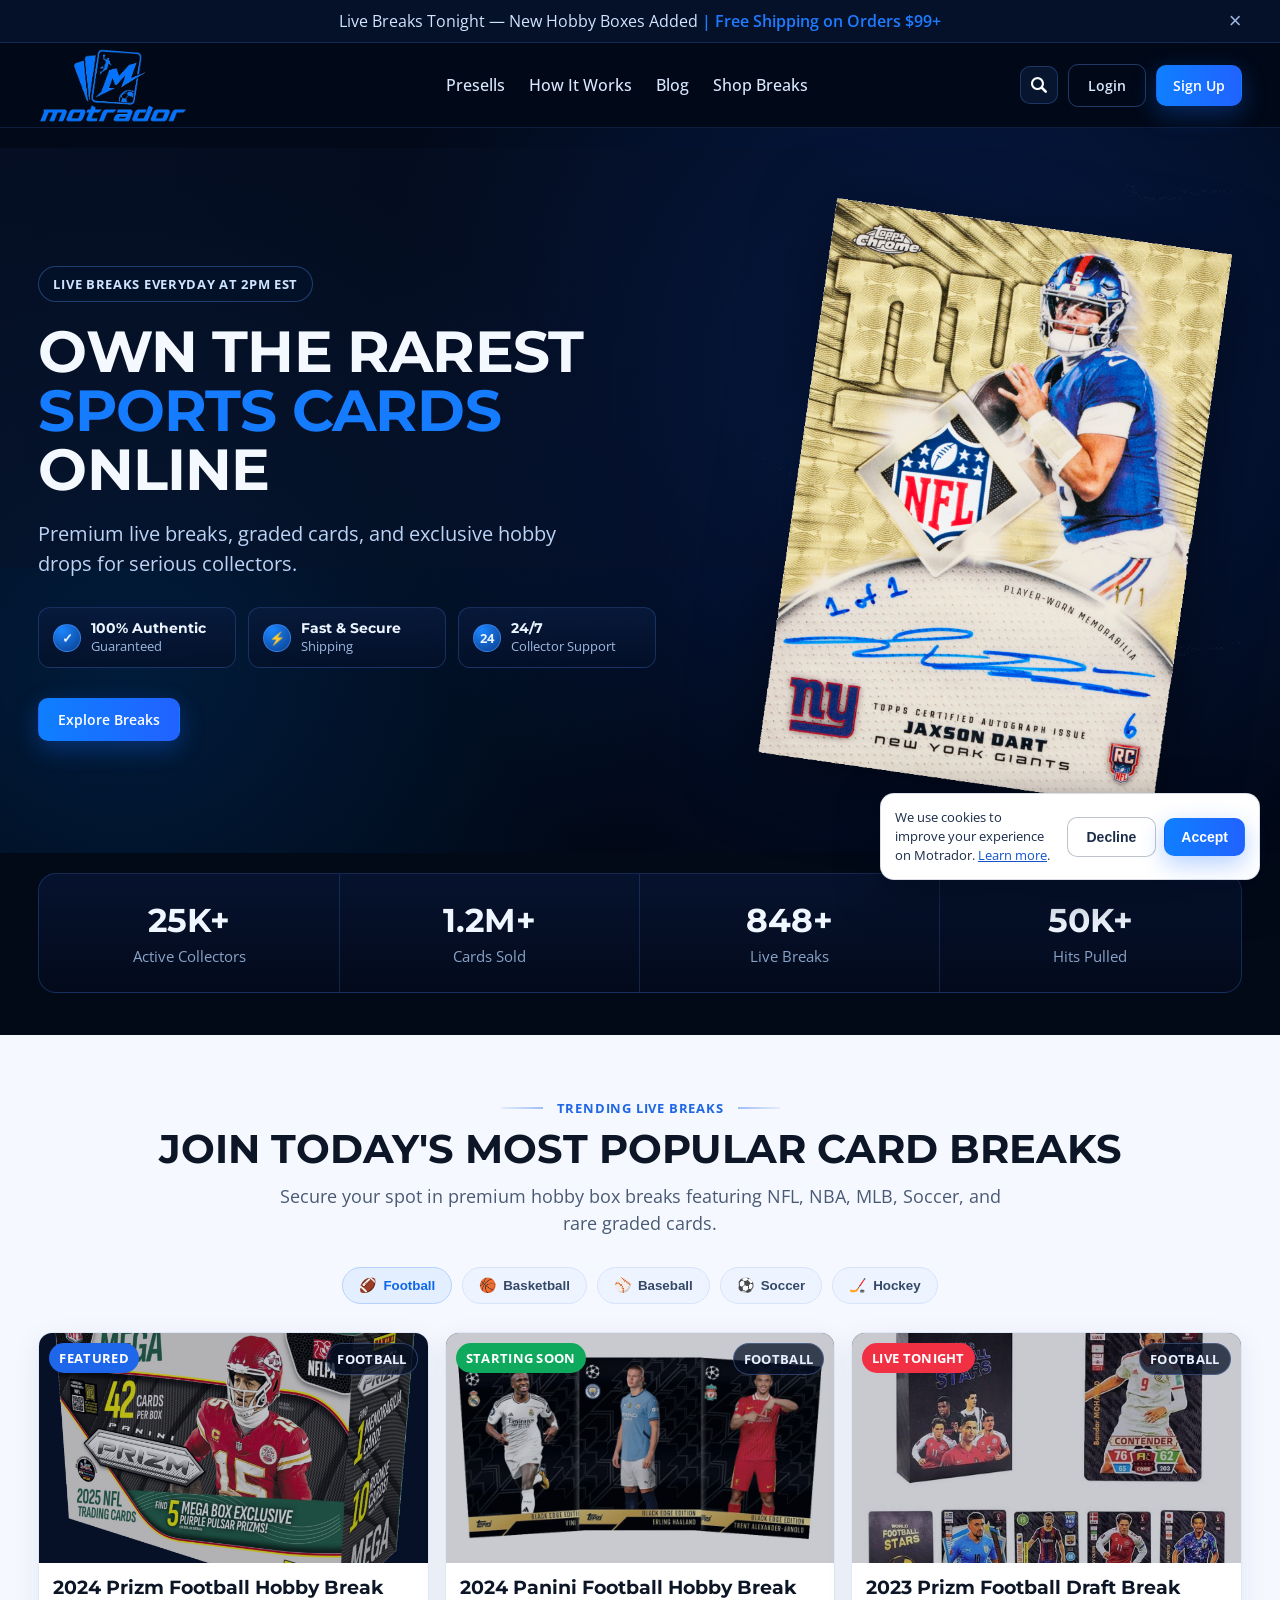
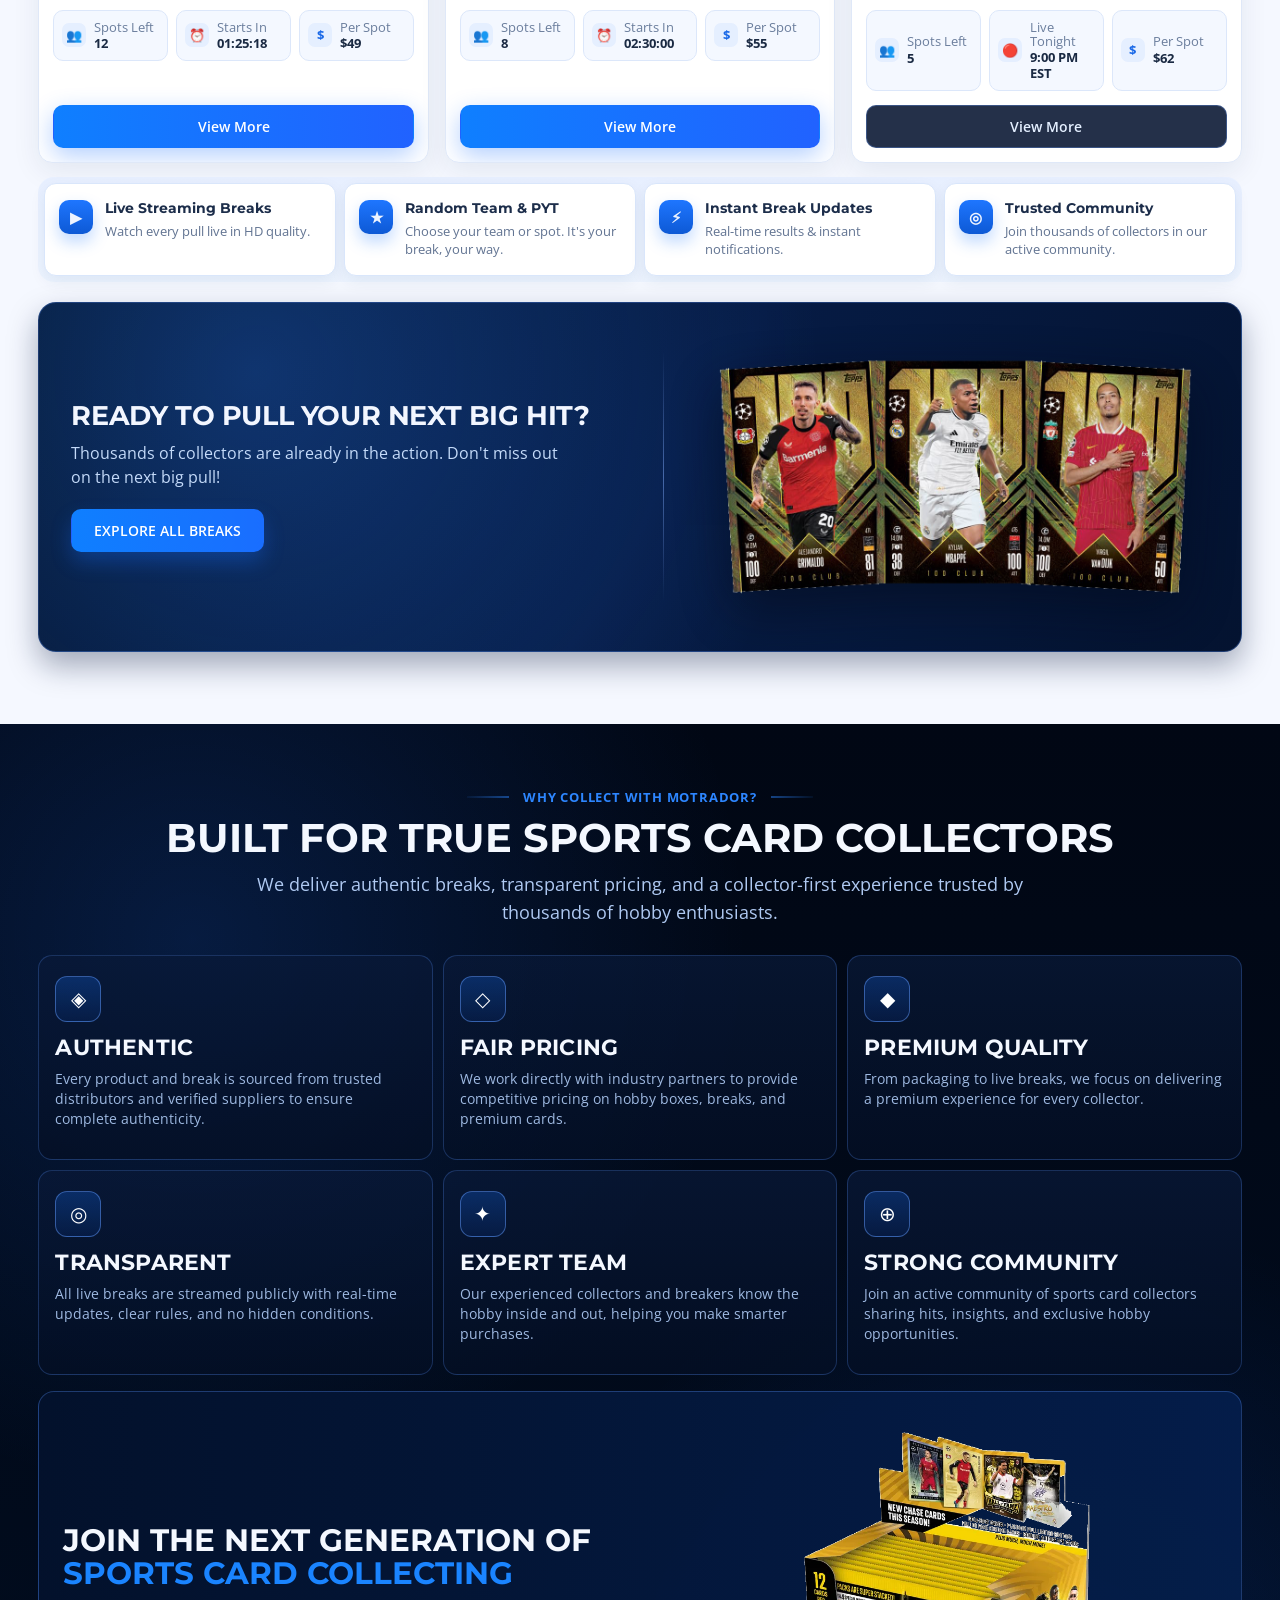
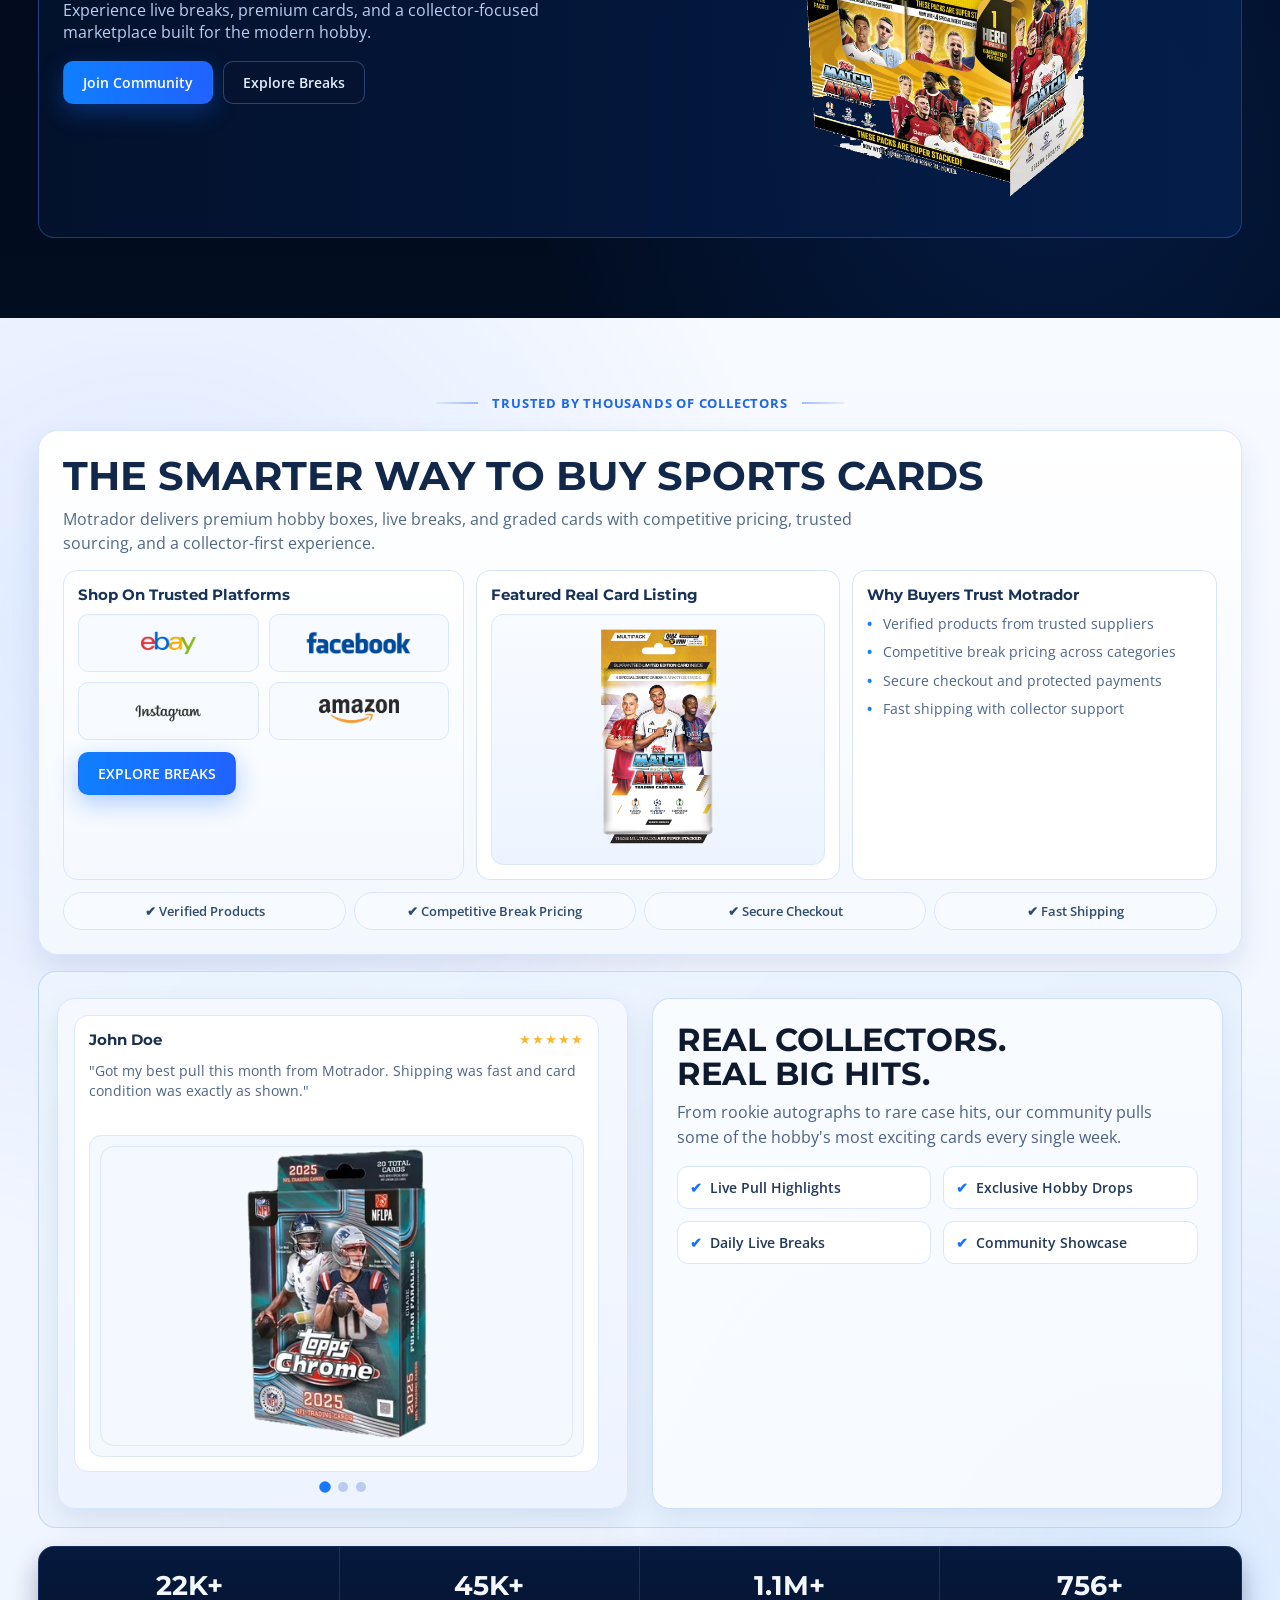
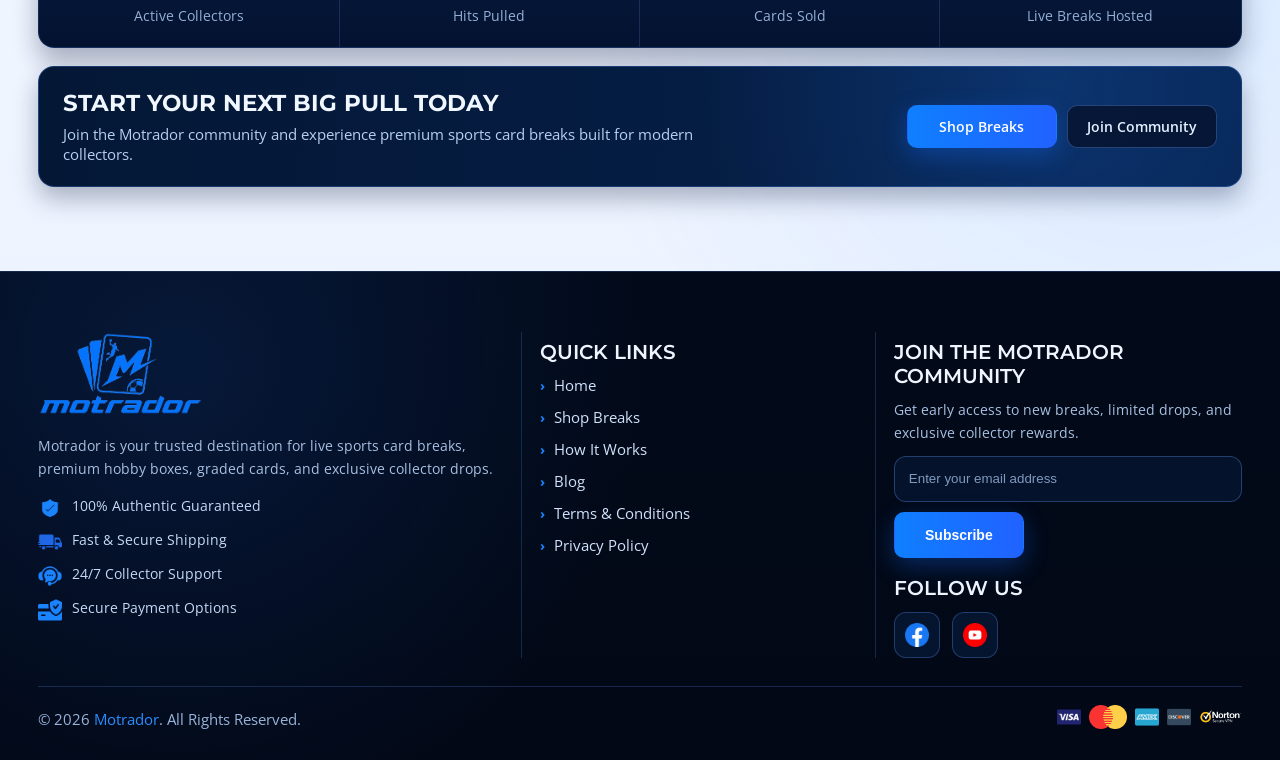
==== index.html @ b26b83c9 "4th commit" ====
<!DOCTYPE html>
<html lang="en">

<head>
    <meta charset="UTF-8">
    <meta name="viewport" content="width=device-width, initial-scale=1.0">
    <link rel="stylesheet" href="https://unpkg.com/aos@2.3.1/dist/aos.css">
    <link rel="preconnect" href="https://fonts.googleapis.com">
    <link rel="preconnect" href="https://fonts.gstatic.com" crossorigin>
    <link href="https://fonts.googleapis.com/css2?family=Montserrat:ital,wght@0,100..900;1,100..900&display=swap"
        rel="stylesheet">
    <link rel="preconnect" href="https://fonts.googleapis.com">
    <link rel="preconnect" href="https://fonts.gstatic.com" crossorigin>
    <link href="https://fonts.googleapis.com/css2?family=Open+Sans:ital,wght@0,300..800;1,300..800&display=swap"
        rel="stylesheet">
    <link rel="stylesheet" href="./assets/css/styles.css?v=1.0.1">
    <link rel="stylesheet" href="./assets/css/responsive.css?v=1.0.1">
    <link rel="shortcut icon" href="./assets/images/favicon.ico" type="image/x-icon">
    <title>Motrador</title>
</head>

<body>
    <div class="topbar">
        <div class="container topbar-inner">
            <p>
                Live Breaks Tonight — New Hobby Boxes Added
                <span>| Free Shipping on Orders $99+</span>
            </p>
            <button class="topbar-close" aria-label="Close top announcement">&times;</button>
        </div>
    </div>

    <header class="site-header">
        <div class="container header-inner">
            <a class="brand" href="./index.html">
                <img src="./assets/images/logo.png" alt="Motrador logo">
            </a>

            <button class="menu-toggle" aria-label="Toggle menu" aria-expanded="false" aria-controls="headerMenu">
                <img src="./assets/images/menu.png" alt="Menu" class="menu-toggle-icon">
            </button>

            <div class="header-menu" id="headerMenu">
                <nav class="main-nav" id="mainNav">
                    <a href="./presells.html">Presells</a>
                    <a href="./how-it-works.html">How It Works</a>
                   
                    <a href="./blogs.html">Blog</a>
                    <a href="./shop-breaks.html">Shop Breaks</a>
                </nav>

                <div class="header-actions">
                    <button class="icon-btn header-search-trigger" aria-label="Open search" type="button">
                        <img src="./assets/images/magnifying-glass.png" alt="Search icon" class="search-btn-icon">
                    </button>
                    <a class="btn btn-outline" href="./login.html">Login</a>
                    <a class="btn btn-primary small" href="./join.html">Sign Up</a>
                </div>
            </div>
        </div>
    </header>

    <div class="search-modal" id="searchModal" aria-hidden="true">
        <div class="search-modal-backdrop" data-search-modal-close></div>
        <div class="search-modal-dialog" role="dialog" aria-modal="true" aria-labelledby="searchModalTitle">
            <button class="search-modal-close" type="button" aria-label="Close search" data-search-modal-close>&times;</button>
            <p class="search-modal-kicker">Quick Search</p>
            <h2 id="searchModalTitle">Search Motrador</h2>
            <form class="search-modal-form" id="searchModalForm" role="search">
                <input
                    type="search"
                    id="searchModalInput"
                    class="search-modal-input"
                    placeholder="Search pages, breaks, blogs..."
                    autocomplete="off"
                >
                <button type="submit" class="btn btn-primary">Search</button>
            </form>
            <p class="search-modal-helper">Try: "football", "shop", "blog", "login"</p>
            <div class="search-modal-results-wrap">
                <p class="search-modal-status" id="searchModalStatus">Start typing to see matching results.</p>
                <div class="search-modal-results" id="searchModalResults" aria-live="polite"></div>
            </div>
        </div>
    </div>

    <main>
        <section class="hero">
            <div class="container hero-inner">
                <div class="hero-content">
                    <p class="live-label" data-aos="fade-up">LIVE BREAKS EVERYDAY AT 2PM EST
                    </p>
                    <h1 data-aos="fade-up" data-aos-delay="80">
                        OWN THE RAREST
                        <span>SPORTS CARDS</span>
                        ONLINE
                    </h1>
                    <p class="hero-subtitle" data-aos="fade-up" data-aos-delay="140">
                        Premium live breaks, graded cards, and exclusive hobby drops for serious collectors.
                    </p>

                    

                    <div class="trust-features" data-aos="fade-up" data-aos-delay="280">
                        <article class="trust-item" data-aos="fade-up" data-aos-delay="320">
                            <span class="trust-icon">✓</span>
                            <div>
                                <h4>100% Authentic</h4>
                                <p>Guaranteed</p>
                            </div>
                        </article>
                        <article class="trust-item" data-aos="fade-up" data-aos-delay="380">
                            <span class="trust-icon">⚡</span>
                            <div>
                                <h4>Fast &amp; Secure</h4>
                                <p>Shipping</p>
                            </div>
                        </article>
                        <article class="trust-item" data-aos="fade-up" data-aos-delay="440">
                            <span class="trust-icon">24</span>
                            <div>
                                <h4>24/7</h4>
                                <p>Collector Support</p>
                            </div>
                        </article>
                    </div>
                    <div class="hero-cta" data-aos="fade-up" data-aos-delay="220">
                        <a href="./shop-breaks.html" class="btn btn-primary">Explore Breaks</a>
                        <!-- <a href="#" class="btn btn-dark">Watch Live</a> -->
                    </div>
                </div>

                <div class="hero-media" data-aos="fade-up" data-aos-delay="160">
                    <img src="./assets/images/prix-card-2.png" alt="Sports cards showcase banner">
                </div>
            </div>
        </section>

        <section class="stats">
            <div class="container stats-inner" id="statsContainer">
            </div>
        </section>

        <section class="trending-breaks">
            <div class="container">
                <p class="section-label" data-aos="fade-up">TRENDING LIVE BREAKS</p>
                <h2 class="section-title" data-aos="fade-up" data-aos-delay="60">JOIN TODAY'S MOST POPULAR CARD BREAKS
                </h2>
                <p class="section-subtitle" data-aos="fade-up" data-aos-delay="120">
                    Secure your spot in premium hobby box breaks featuring NFL, NBA, MLB, Soccer, and rare graded cards.
                </p>

                <div class="category-filters" data-aos="fade-up" data-aos-delay="180" aria-label="Break categories">
                    <button class="filter-pill active" type="button" data-filter="football" aria-pressed="true"><span
                            class="pill-icon">🏈</span>Football</button>
                    <button class="filter-pill" type="button" data-filter="basketball" aria-pressed="false"><span
                            class="pill-icon">🏀</span>Basketball</button>
                    <button class="filter-pill" type="button" data-filter="baseball" aria-pressed="false"><span
                            class="pill-icon">⚾</span>Baseball</button>
                    <button class="filter-pill" type="button" data-filter="soccer" aria-pressed="false"><span
                            class="pill-icon">⚽</span>Soccer</button>
                    <button class="filter-pill" type="button" data-filter="hockey" aria-pressed="false"><span
                            class="pill-icon">🏒</span>Hockey</button>
                    <!-- <button class="filter-pill" type="button" data-filter="pokemon" aria-pressed="false"><span
                            class="pill-icon">🎴</span>Pokemon</button> -->
                </div>

                <div class="breaks-grid">
                    <article class="break-card" data-category="football" data-aos="fade-up" data-aos-delay="220">
                        <div class="card-media">
                            <span class="status-badge featured">FEATURED</span>
                            <span class="sport-badge">FOOTBALL</span>
                            <img src="./assets/images/football-prizm.png" alt="2024 Prizm Football Hobby Break">
                        </div>
                        <div class="card-body">
                            <h3>2024 Prizm Football Hobby Break</h3>
                            <div class="card-meta">
                                <div class="meta-item">
                                    <span class="meta-icon">👥</span>
                                    <div class="meta-text">
                                        <small>Spots Left</small>
                                        <strong>12</strong>
                                    </div>
                                </div>
                                <div class="meta-item">
                                    <span class="meta-icon">⏰</span>
                                    <div class="meta-text">
                                        <small>Starts In</small>
                                        <strong>01:25:18</strong>
                                    </div>
                                </div>
                                <div class="meta-item">
                                    <span class="meta-icon">$</span>
                                    <div class="meta-text">
                                        <small>Per Spot</small>
                                        <strong>$49</strong>
                                    </div>
                                </div>
                            </div>
                            <a href="./shop-breaks.html" class="btn btn-primary wide">View More</a>
                        </div>
                    </article>

                    <article class="break-card" data-category="football" data-aos="fade-up" data-aos-delay="240">
                        <div class="card-media">
                            <span class="status-badge soon">STARTING SOON</span>
                            <span class="sport-badge">FOOTBALL</span>
                            <img src="./assets/images/football-card-2.webp" alt="2024 Panini Football Hobby Break">
                        </div>
                        <div class="card-body">
                            <h3>2024 Panini Football Hobby Break</h3>
                            <div class="card-meta">
                                <div class="meta-item">
                                    <span class="meta-icon">👥</span>
                                    <div class="meta-text">
                                        <small>Spots Left</small>
                                        <strong>8</strong>
                                    </div>
                                </div>
                                <div class="meta-item">
                                    <span class="meta-icon">⏰</span>
                                    <div class="meta-text">
                                        <small>Starts In</small>
                                        <strong>02:30:00</strong>
                                    </div>
                                </div>
                                <div class="meta-item">
                                    <span class="meta-icon">$</span>
                                    <div class="meta-text">
                                        <small>Per Spot</small>
                                        <strong>$55</strong>
                                    </div>
                                </div>
                            </div>
                            <a href="./shop-breaks.html" class="btn btn-primary wide">View More</a>
                        </div>
                    </article>

                    <article class="break-card" data-category="football" data-aos="fade-up" data-aos-delay="260">
                        <div class="card-media">
                            <span class="status-badge live">LIVE TONIGHT</span>
                            <span class="sport-badge">FOOTBALL</span>
                            <img src="./assets/images/football-card-3.jpg" alt="2023 Prizm Football Draft Break">
                        </div>
                        <div class="card-body">
                            <h3>2023 Prizm Football Draft Break</h3>
                            <div class="card-meta">
                                <div class="meta-item">
                                    <span class="meta-icon">👥</span>
                                    <div class="meta-text">
                                        <small>Spots Left</small>
                                        <strong>5</strong>
                                    </div>
                                </div>
                                <div class="meta-item">
                                    <span class="meta-icon">🔴</span>
                                    <div class="meta-text">
                                        <small>Live Tonight</small>
                                        <strong>9:00 PM EST</strong>
                                    </div>
                                </div>
                                <div class="meta-item">
                                    <span class="meta-icon">$</span>
                                    <div class="meta-text">
                                        <small>Per Spot</small>
                                        <strong>$62</strong>
                                    </div>
                                </div>
                            </div>
                            <a href="./shop-breaks.html" class="btn btn-dark wide">View More</a>
                        </div>
                    </article>

                    <article class="break-card" data-category="basketball" data-aos="fade-up" data-aos-delay="300">
                        <div class="card-media">
                            <span class="status-badge live">LIVE TONIGHT</span>
                            <span class="sport-badge">BASKETBALL</span>
                            <img src="./assets/images/basketball-prizm.webp" alt="NBA Select Mega Box Break">
                        </div>
                        <div class="card-body">
                            <h3>NBA Select Mega Box Break</h3>
                            <div class="card-meta">
                                <div class="meta-item">
                                    <span class="meta-icon">👥</span>
                                    <div class="meta-text">
                                        <small>Spots Left</small>
                                        <strong>8</strong>
                                    </div>
                                </div>
                                <div class="meta-item">
                                    <span class="meta-icon">🔴</span>
                                    <div class="meta-text">
                                        <small>Live Tonight</small>
                                        <strong>7:00 PM EST</strong>
                                    </div>
                                </div>
                                <div class="meta-item">
                                    <span class="meta-icon">$</span>
                                    <div class="meta-text">
                                        <small>Per Spot</small>
                                        <strong>$39</strong>
                                    </div>
                                </div>
                            </div>
                            <a href="./shop-breaks.html" class="btn btn-dark wide">View More</a>
                        </div>
                    </article>

                    <article class="break-card" data-category="basketball" data-aos="fade-up" data-aos-delay="320">
                        <div class="card-media">
                            <span class="status-badge featured">FEATURED</span>
                            <span class="sport-badge">BASKETBALL</span>
                            <img src="./assets/images/baskteball-card-2.jpg" alt="NBA Prizm Basketball Break">
                        </div>
                        <div class="card-body">
                            <h3>NBA Prizm Basketball Hobby Break</h3>
                            <div class="card-meta">
                                <div class="meta-item">
                                    <span class="meta-icon">👥</span>
                                    <div class="meta-text">
                                        <small>Spots Left</small>
                                        <strong>10</strong>
                                    </div>
                                </div>
                                <div class="meta-item">
                                    <span class="meta-icon">⏰</span>
                                    <div class="meta-text">
                                        <small>Starts In</small>
                                        <strong>01:00:00</strong>
                                    </div>
                                </div>
                                <div class="meta-item">
                                    <span class="meta-icon">$</span>
                                    <div class="meta-text">
                                        <small>Per Spot</small>
                                        <strong>$45</strong>
                                    </div>
                                </div>
                            </div>
                            <a href="./shop-breaks.html" class="btn btn-primary wide">View More</a>
                        </div>
                    </article>

                    <article class="break-card" data-category="basketball" data-aos="fade-up" data-aos-delay="340">
                        <div class="card-media">
                            <span class="status-badge soon">STARTING SOON</span>
                            <span class="sport-badge">BASKETBALL</span>
                            <img src="./assets/images/baskteball-card-3.avif" alt="NBA Mosaic Basketball Break">
                        </div>
                        <div class="card-body">
                            <h3>NBA Mosaic Basketball Hobby Break</h3>
                            <div class="card-meta">
                                <div class="meta-item">
                                    <span class="meta-icon">👥</span>
                                    <div class="meta-text">
                                        <small>Spots Left</small>
                                        <strong>7</strong>
                                    </div>
                                </div>
                                <div class="meta-item">
                                    <span class="meta-icon">⏳</span>
                                    <div class="meta-text">
                                        <small>Starting Soon</small>
                                        <strong>03:15:00</strong>
                                    </div>
                                </div>
                                <div class="meta-item">
                                    <span class="meta-icon">$</span>
                                    <div class="meta-text">
                                        <small>Per Spot</small>
                                        <strong>$42</strong>
                                    </div>
                                </div>
                            </div>
                            <a href="./shop-breaks.html" class="btn btn-primary wide">View More</a>
                        </div>
                    </article>

                    <article class="break-card" data-category="baseball" data-aos="fade-up" data-aos-delay="380">
                        <div class="card-media">
                            <span class="status-badge soon">STARTING SOON</span>
                            <span class="sport-badge">BASEBALL</span>
                            <img src="./assets/images/baseball-prizm.png" alt="Topps Chrome Baseball Break">
                        </div>
                        <div class="card-body">
                            <h3>Topps Chrome Baseball Break</h3>
                            <div class="card-meta">
                                <div class="meta-item">
                                    <span class="meta-icon">👥</span>
                                    <div class="meta-text">
                                        <small>Spots Left</small>
                                        <strong>15</strong>
                                    </div>
                                </div>
                                <div class="meta-item">
                                    <span class="meta-icon">⏳</span>
                                    <div class="meta-text">
                                        <small>Starting Soon</small>
                                        <strong>00:45:12</strong>
                                    </div>
                                </div>
                                <div class="meta-item">
                                    <span class="meta-icon">$</span>
                                    <div class="meta-text">
                                        <small>Per Spot</small>
                                        <strong>$29</strong>
                                    </div>
                                </div>
                            </div>
                            <a href="./shop-breaks.html" class="btn btn-primary wide">View More</a>
                        </div>
                    </article>

                    <article class="break-card" data-category="baseball" data-aos="fade-up" data-aos-delay="400">
                        <div class="card-media">
                            <span class="status-badge live">LIVE TONIGHT</span>
                            <span class="sport-badge">BASEBALL</span>
                            <img src="./assets/images/baseball-card-2.png" alt="2024 Topps Chrome Baseball Break">
                        </div>
                        <div class="card-body">
                            <h3>2024 Topps Chrome Baseball Break</h3>
                            <div class="card-meta">
                                <div class="meta-item">
                                    <span class="meta-icon">👥</span>
                                    <div class="meta-text">
                                        <small>Spots Left</small>
                                        <strong>11</strong>
                                    </div>
                                </div>
                                <div class="meta-item">
                                    <span class="meta-icon">🔴</span>
                                    <div class="meta-text">
                                        <small>Live Tonight</small>
                                        <strong>6:30 PM EST</strong>
                                    </div>
                                </div>
                                <div class="meta-item">
                                    <span class="meta-icon">$</span>
                                    <div class="meta-text">
                                        <small>Per Spot</small>
                                        <strong>$32</strong>
                                    </div>
                                </div>
                            </div>
                            <a href="./shop-breaks.html" class="btn btn-dark wide">View More</a>
                        </div>
                    </article>

                    <article class="break-card" data-category="baseball" data-aos="fade-up" data-aos-delay="420">
                        <div class="card-media">
                            <span class="status-badge featured">FEATURED</span>
                            <span class="sport-badge">BASEBALL</span>
                            <img src="./assets/images/baseball-card-3.webp" alt="Bowman Baseball Prospect Break">
                        </div>
                        <div class="card-body">
                            <h3>Bowman Baseball Prospect Break</h3>
                            <div class="card-meta">
                                <div class="meta-item">
                                    <span class="meta-icon">👥</span>
                                    <div class="meta-text">
                                        <small>Spots Left</small>
                                        <strong>9</strong>
                                    </div>
                                </div>
                                <div class="meta-item">
                                    <span class="meta-icon">⏰</span>
                                    <div class="meta-text">
                                        <small>Starts In</small>
                                        <strong>00:30:00</strong>
                                    </div>
                                </div>
                                <div class="meta-item">
                                    <span class="meta-icon">$</span>
                                    <div class="meta-text">
                                        <small>Per Spot</small>
                                        <strong>$35</strong>
                                    </div>
                                </div>
                            </div>
                            <a href="./shop-breaks.html" class="btn btn-primary wide">View More</a>
                        </div>
                    </article>

                    <article class="break-card" data-category="soccer" data-aos="fade-up" data-aos-delay="440">
                        <div class="card-media">
                            <span class="status-badge soon">STARTING SOON</span>
                            <span class="sport-badge">SOCCER</span>
                            <img src="./assets/images/soccer-prizm.jpg" alt="Topps UEFA Chrome Break">
                        </div>
                        <div class="card-body">
                            <h3>Topps UEFA Chrome Hobby Break</h3>
                            <div class="card-meta">
                                <div class="meta-item">
                                    <span class="meta-icon">👥</span>
                                    <div class="meta-text">
                                        <small>Spots Left</small>
                                        <strong>10</strong>
                                    </div>
                                </div>
                                <div class="meta-item">
                                    <span class="meta-icon">⏳</span>
                                    <div class="meta-text">
                                        <small>Starting Soon</small>
                                        <strong>02:10:00</strong>
                                    </div>
                                </div>
                                <div class="meta-item">
                                    <span class="meta-icon">$</span>
                                    <div class="meta-text">
                                        <small>Per Spot</small>
                                        <strong>$44</strong>
                                    </div>
                                </div>
                            </div>
                            <a href="./shop-breaks.html" class="btn btn-primary wide">View More</a>
                        </div>
                    </article>

                    <article class="break-card" data-category="soccer" data-aos="fade-up" data-aos-delay="460">
                        <div class="card-media">
                            <span class="status-badge live">LIVE TONIGHT</span>
                            <span class="sport-badge">SOCCER</span>
                            <img src="./assets/images/soccer-card-2.avif" alt="Champions League Soccer Break">
                        </div>
                        <div class="card-body">
                            <h3>Champions League Soccer Hobby Break</h3>
                            <div class="card-meta">
                                <div class="meta-item">
                                    <span class="meta-icon">👥</span>
                                    <div class="meta-text">
                                        <small>Spots Left</small>
                                        <strong>14</strong>
                                    </div>
                                </div>
                                <div class="meta-item">
                                    <span class="meta-icon">🔴</span>
                                    <div class="meta-text">
                                        <small>Live Tonight</small>
                                        <strong>7:30 PM EST</strong>
                                    </div>
                                </div>
                                <div class="meta-item">
                                    <span class="meta-icon">$</span>
                                    <div class="meta-text">
                                        <small>Per Spot</small>
                                        <strong>$38</strong>
                                    </div>
                                </div>
                            </div>
                            <a href="./shop-breaks.html" class="btn btn-dark wide">View More</a>
                        </div>
                    </article>

                    <article class="break-card" data-category="soccer" data-aos="fade-up" data-aos-delay="480">
                        <div class="card-media">
                            <span class="status-badge featured">FEATURED</span>
                            <span class="sport-badge">SOCCER</span>
                            <img src="./assets/images/soccer-card-3.jpg" alt="Topps MLS Soccer Break">
                        </div>
                        <div class="card-body">
                            <h3>Topps MLS Soccer Hobby Break</h3>
                            <div class="card-meta">
                                <div class="meta-item">
                                    <span class="meta-icon">👥</span>
                                    <div class="meta-text">
                                        <small>Spots Left</small>
                                        <strong>6</strong>
                                    </div>
                                </div>
                                <div class="meta-item">
                                    <span class="meta-icon">⏰</span>
                                    <div class="meta-text">
                                        <small>Starts In</small>
                                        <strong>01:45:00</strong>
                                    </div>
                                </div>
                                <div class="meta-item">
                                    <span class="meta-icon">$</span>
                                    <div class="meta-text">
                                        <small>Per Spot</small>
                                        <strong>$48</strong>
                                    </div>
                                </div>
                            </div>
                            <a href="./shop-breaks.html" class="btn btn-primary wide">View More</a>
                        </div>
                    </article>

                    <article class="break-card" data-category="hockey" data-aos="fade-up" data-aos-delay="500">
                        <div class="card-media">
                            <span class="status-badge live">LIVE TONIGHT</span>
                            <span class="sport-badge">HOCKEY</span>
                            <img src="./assets/images/hockey-prizm.jpg" alt="Upper Deck Series 1 Break">
                        </div>
                        <div class="card-body">
                            <h3>Upper Deck Series 1 Hobby Break</h3>
                            <div class="card-meta">
                                <div class="meta-item">
                                    <span class="meta-icon">👥</span>
                                    <div class="meta-text">
                                        <small>Spots Left</small>
                                        <strong>6</strong>
                                    </div>
                                </div>
                                <div class="meta-item">
                                    <span class="meta-icon">🔴</span>
                                    <div class="meta-text">
                                        <small>Live Tonight</small>
                                        <strong>8:30 PM EST</strong>
                                    </div>
                                </div>
                                <div class="meta-item">
                                    <span class="meta-icon">$</span>
                                    <div class="meta-text">
                                        <small>Per Spot</small>
                                        <strong>$52</strong>
                                    </div>
                                </div>
                            </div>
                            <a href="./shop-breaks.html" class="btn btn-dark wide">View More</a>
                        </div>
                    </article>

                    <article class="break-card" data-category="hockey" data-aos="fade-up" data-aos-delay="520">
                        <div class="card-media">
                            <span class="status-badge featured">FEATURED</span>
                            <span class="sport-badge">HOCKEY</span>
                            <img src="./assets/images/hockey-card2.jpg" alt="NHL Prizm Hockey Break">
                        </div>
                        <div class="card-body">
                            <h3>NHL Prizm Hockey Hobby Break</h3>
                            <div class="card-meta">
                                <div class="meta-item">
                                    <span class="meta-icon">👥</span>
                                    <div class="meta-text">
                                        <small>Spots Left</small>
                                        <strong>9</strong>
                                    </div>
                                </div>
                                <div class="meta-item">
                                    <span class="meta-icon">⏰</span>
                                    <div class="meta-text">
                                        <small>Starts In</small>
                                        <strong>01:15:00</strong>
                                    </div>
                                </div>
                                <div class="meta-item">
                                    <span class="meta-icon">$</span>
                                    <div class="meta-text">
                                        <small>Per Spot</small>
                                        <strong>$58</strong>
                                    </div>
                                </div>
                            </div>
                            <a href="./shop-breaks.html" class="btn btn-primary wide">View More</a>
                        </div>
                    </article>

                    <article class="break-card" data-category="hockey" data-aos="fade-up" data-aos-delay="540">
                        <div class="card-media">
                            <span class="status-badge soon">STARTING SOON</span>
                            <span class="sport-badge">HOCKEY</span>
                            <img src="./assets/images/hockey-card-3.webp" alt="Upper Deck Clear Cut Hockey Break">
                        </div>
                        <div class="card-body">
                            <h3>Upper Deck Clear Cut Hockey Break</h3>
                            <div class="card-meta">
                                <div class="meta-item">
                                    <span class="meta-icon">👥</span>
                                    <div class="meta-text">
                                        <small>Spots Left</small>
                                        <strong>4</strong>
                                    </div>
                                </div>
                                <div class="meta-item">
                                    <span class="meta-icon">⏳</span>
                                    <div class="meta-text">
                                        <small>Starting Soon</small>
                                        <strong>00:50:00</strong>
                                    </div>
                                </div>
                                <div class="meta-item">
                                    <span class="meta-icon">$</span>
                                    <div class="meta-text">
                                        <small>Per Spot</small>
                                        <strong>$65</strong>
                                    </div>
                                </div>
                            </div>
                            <a href="./shop-breaks.html" class="btn btn-dark wide">View More</a>
                        </div>
                    </article>

                    <!-- <article class="break-card" data-category="pokemon" data-aos="fade-up" data-aos-delay="560">
                        <div class="card-media">
                            <span class="status-badge featured">FEATURED</span>
                            <span class="sport-badge">POKEMON</span>
                            <img src="./assets/images/pockemon-card.png" alt="151 Booster Box Break">
                        </div>
                        <div class="card-body">
                            <h3>Scarlet &amp; Violet 151 Booster Break</h3>
                            <div class="card-meta">
                                <div class="meta-item">
                                    <span class="meta-icon">👥</span>
                                    <div class="meta-text">
                                        <small>Spots Left</small>
                                        <strong>4</strong>
                                    </div>
                                </div>
                                <div class="meta-item">
                                    <span class="meta-icon">⏰</span>
                                    <div class="meta-text">
                                        <small>Starts In</small>
                                        <strong>00:55:40</strong>
                                    </div>
                                </div>
                                <div class="meta-item">
                                    <span class="meta-icon">$</span>
                                    <div class="meta-text">
                                        <small>Per Spot</small>
                                        <strong>$59</strong>
                                    </div>
                                </div>
                            </div>
                            <a href="./shop-breaks.html" class="btn btn-primary wide">View More</a>
                        </div>
                    </article> -->
                </div>

                <div class="feature-strip" data-aos="fade-up" data-aos-delay="220">
                    <article class="feature-item">
                        <span class="feature-icon">▶</span>
                        <div>
                            <h4>Live Streaming Breaks</h4>
                            <p>Watch every pull live in HD quality.</p>
                        </div>
                    </article>
                    <article class="feature-item">
                        <span class="feature-icon">★</span>
                        <div>
                            <h4>Random Team &amp; PYT</h4>
                            <p>Choose your team or spot. It's your break, your way.</p>
                        </div>
                    </article>
                    <article class="feature-item">
                        <span class="feature-icon">⚡&#xFE0E;</span>
                        <div>
                            <h4>Instant Break Updates</h4>
                            <p>Real-time results &amp; instant notifications.</p>
                        </div>
                    </article>
                    <article class="feature-item">
                        <span class="feature-icon">◎</span>
                        <div>
                            <h4>Trusted Community</h4>
                            <p>Join thousands of collectors in our active community.</p>
                        </div>
                    </article>
                </div>

                <div class="breaks-cta" data-aos="fade-up" data-aos-delay="120">
                    <div class="breaks-cta-content">
                        <h3>READY TO PULL YOUR NEXT BIG HIT?</h3>
                        <p>Thousands of collectors are already in the action. Don't miss out on the next big pull!</p>
                        <a href="./shop-breaks.html" class="btn btn-primary">EXPLORE ALL BREAKS</a>
                    </div>
                    <img src="./assets/images/poster-image.png" alt="Sports card highlights">
                </div>
            </div>
        </section>

        <section class="why-collect">
            <div class="container">
                <p class="section-label" data-aos="fade-up">WHY COLLECT WITH MOTRADOR?</p>
                <h2 class="why-title" data-aos="fade-up" data-aos-delay="70">BUILT FOR TRUE SPORTS CARD COLLECTORS</h2>
                <p class="why-subtitle" data-aos="fade-up" data-aos-delay="130">
                    We deliver authentic breaks, transparent pricing, and a collector-first experience trusted by
                    thousands of hobby enthusiasts.
                </p>

                <div class="why-grid">
                    <article class="why-card" data-aos="fade-up" data-aos-delay="140">
                        <span class="why-icon">◈</span>
                        <h3>AUTHENTIC</h3>
                        <p>Every product and break is sourced from trusted distributors and verified suppliers to ensure
                            complete authenticity.</p>
                    </article>
                    <article class="why-card" data-aos="fade-up" data-aos-delay="190">
                        <span class="why-icon">◇</span>
                        <h3>FAIR PRICING</h3>
                        <p>We work directly with industry partners to provide competitive pricing on hobby boxes,
                            breaks, and premium cards.</p>
                    </article>
                    <article class="why-card" data-aos="fade-up" data-aos-delay="240">
                        <span class="why-icon">◆</span>
                        <h3>PREMIUM QUALITY</h3>
                        <p>From packaging to live breaks, we focus on delivering a premium experience for every
                            collector.</p>
                    </article>
                    <article class="why-card" data-aos="fade-up" data-aos-delay="290">
                        <span class="why-icon">◎</span>
                        <h3>TRANSPARENT</h3>
                        <p>All live breaks are streamed publicly with real-time updates, clear rules, and no hidden
                            conditions.</p>
                    </article>
                    <article class="why-card" data-aos="fade-up" data-aos-delay="340">
                        <span class="why-icon">✦</span>
                        <h3>EXPERT TEAM</h3>
                        <p>Our experienced collectors and breakers know the hobby inside and out, helping you make
                            smarter purchases.</p>
                    </article>
                    <article class="why-card" data-aos="fade-up" data-aos-delay="390">
                        <span class="why-icon">⊕</span>
                        <h3>STRONG COMMUNITY</h3>
                        <p>Join an active community of sports card collectors sharing hits, insights, and exclusive
                            hobby opportunities.</p>
                    </article>
                </div>

                <div class="why-cta" data-aos="fade-up" data-aos-delay="120">
                    <div class="why-cta-content">
                        <h3>JOIN THE NEXT GENERATION OF <span>SPORTS CARD COLLECTING</span></h3>
                        <p>Experience live breaks, premium cards, and a collector-focused marketplace built for the
                            modern hobby.</p>
                        <div class="why-cta-actions">
                            <a href="./join.html" class="btn btn-primary">Join Community</a>
                            <a href="./shop-breaks.html" class="btn btn-dark">Explore Breaks</a>
                        </div>
                    </div>
                    <img src="./assets/images/sports-cards.png" alt="Sports cards collection">
                </div>
            </div>
        </section>

        <section class="trusted-collectors">
            <div class="container">
                <p class="section-label" data-aos="fade-up">TRUSTED BY THOUSANDS OF COLLECTORS</p>

                <div class="trusted-buy-section">
                    <div class="buy-intro" data-aos="fade-up" data-aos-delay="40">
                        <h2>THE SMARTER WAY TO BUY SPORTS CARDS</h2>
                        <p>
                            Motrador delivers premium hobby boxes, live breaks, and graded cards with competitive
                            pricing, trusted sourcing, and a collector-first experience.
                        </p>
                    </div>

                    <div class="buy-platform-layout" data-aos="fade-up" data-aos-delay="100">
                        <article class="platform-card primary">
                            <h4>Shop On Trusted Platforms</h4>
                            <div class="platform-logos">
                                <div><img src="./assets/images/ebay.png" alt="eBay"></div>
                                <div><img src="./assets/images/facebook.png" alt="Facebook"></div>
                                <div><img src="./assets/images/instagram.png" alt="Instagram"></div>
                                <div><img src="./assets/images/amazon.png" alt="Amazon"></div>
                            </div>
                            <a href="./shop-breaks.html" class="btn btn-primary">EXPLORE BREAKS</a>
                        </article>

                        <article class="platform-card visual">
                            <h4>Featured Real Card Listing</h4>
                            <div class="platform-card-image">
                                <img src="./assets/images/featured-card-image.png" alt="Featured real sports card listing">
                            </div>
                        </article>

                        <article class="platform-card points">
                            <h4>Why Buyers Trust Motrador</h4>
                            <ul>
                                <li>Verified products from trusted suppliers</li>
                                <li>Competitive break pricing across categories</li>
                                <li>Secure checkout and protected payments</li>
                                <li>Fast shipping with collector support</li>
                            </ul>
                        </article>
                    </div>

                    <div class="buy-trust-strip" data-aos="fade-up" data-aos-delay="140">
                        <div>✔ Verified Products</div>
                        <div>✔ Competitive Break Pricing</div>
                        <div>✔ Secure Checkout</div>
                        <div>✔ Fast Shipping</div>
                    </div>
                </div>

                <div class="trusted-community-section">
                    <div class="trusted-row second">


                        <div class="trusted-media cards" data-aos="fade-up" data-aos-delay="80">
                            <div class="review-slider" id="reviewSlider">
                                <div class="review-track">
                                    <article class="review-card">
                                        <div class="review-head">
                                            <div>
                                                <h4>John Doe</h4>
                                                <!-- <p>Mumbai, India</p> -->
                                            </div>
                                            <span class="review-rating">★★★★★</span>
                                        </div>
                                        <p class="review-text">
                                            "Got my best pull this month from Motrador. Shipping was fast and card
                                            condition was exactly as shown."
                                        </p>
                                        <div class="review-card-image">
                                            <img src="./assets/images/chery-card1.png" alt="Real pulled card by Rahul">
                                        </div>
                                    </article>

                                    <article class="review-card">
                                        <div class="review-head">
                                            <div>
                                                <h4>Jonathan</h4>
                                                <!-- <p>Delhi, India</p> -->
                                            </div>
                                            <span class="review-rating">★★★★★</span>
                                        </div>
                                        <p class="review-text">
                                            "Very transparent break process. Loved the live updates and the packaging
                                            quality of my hits."
                                        </p>
                                        <div class="review-card-image">
                                            <img src="./assets/images/review-card-2.png" alt="Real pulled card by Arjun">
                                        </div>
                                    </article>

                                    <article class="review-card">
                                        <div class="review-head">
                                            <div>
                                                <h4>Rexiana</h4>
                                                <!-- <p>Bengaluru, India</p> -->
                                            </div>
                                            <span class="review-rating">★★★★★</span>
                                        </div>
                                        <p class="review-text">
                                            "Fair pricing and authentic products. I joined for one break and now I am a
                                            regular collector here."
                                        </p>
                                        <div class="review-card-image">
                                            <img src="./assets/images/rv4.png" alt="Real pulled card by Neha">
                                        </div>
                                    </article>
                                </div>
                                <div class="review-dots" aria-label="Review slider pagination">
                                    <button class="review-dot active" type="button"
                                        aria-label="Go to review 1"></button>
                                    <button class="review-dot" type="button" aria-label="Go to review 2"></button>
                                    <button class="review-dot" type="button" aria-label="Go to review 3"></button>
                                </div>
                            </div>
                        </div>
                        <div class="trusted-content" data-aos="fade-up" data-aos-delay="120">
                            <h2>REAL COLLECTORS.<br/> REAL BIG HITS.</h2>
                            <p>
                                From rookie autographs to rare case hits, our community pulls some of the hobby's most
                                exciting cards every single week.
                            </p>
                            <div class="trusted-features">
                                <div class="trusted-feature"><span>✔</span>Live Pull Highlights</div>
                                <div class="trusted-feature"><span>✔</span>Exclusive Hobby Drops</div>
                                <div class="trusted-feature"><span>✔</span>Daily Live Breaks</div>
                                <div class="trusted-feature"><span>✔</span>Community Showcase</div>
                            </div>
                            <!-- <a href="#" class="btn btn-primary">VIEW BIG HITS</a> -->
                        </div>

                    </div>


                </div>
                <div class="trusted-stats" id="trustedStatsContainer" data-aos="fade-up">
                </div>
                <div class="trusted-bottom-cta" data-aos="fade-up" data-aos-delay="120">
                    <div>
                        <h3>START YOUR NEXT BIG PULL TODAY</h3>
                        <p>Join the Motrador community and experience premium sports card breaks built for modern
                            collectors.</p>
                    </div>
                    <div class="trusted-bottom-actions">
                        <a href="./shop-breaks.html" class="btn btn-primary">Shop Breaks</a>
                        <a href="./join.html" class="btn btn-dark">Join Community</a>
                    </div>
                </div>
            </div>
        </section>
    </main>

    <footer class="site-footer">
        <div class="container">
            <div class="footer-grid">
                <section class="footer-brand">
                    <img src="./assets/images/logo.png" alt="Motrador logo">

                    <p class="footer-desc">
                        Motrador is your trusted destination for live sports card breaks, premium hobby boxes, graded
                        cards, and exclusive collector drops.
                    </p>
                    <ul class="footer-brand-points">
                        <li><span>🛡️</span>100% Authentic Guaranteed</li>
                        <li><span>🚚</span>Fast &amp; Secure Shipping</li>
                        <li><span>🎧</span>24/7 Collector Support</li>
                        <li><span>🔒</span>Secure Payment Options</li>
                    </ul>
                </section>

                <section class="footer-links">
                    <h4>Quick Links</h4>
                    <ul>
                        <li><a href="./index.html">Home</a></li>
                        <li><a href="./shop-breaks.html">Shop Breaks</a></li>
                        
                        <li><a href="./how-it-works.html">How It Works</a></li>
                        
                        <li><a href="./blogs.html">Blog</a></li>
                        
                        <li><a href="./terms-condition.html">Terms &amp; Conditions</a></li>
                        <li><a href="./privacy-policy.html">Privacy Policy</a></li>
                    </ul>
                </section>

                

                <section class="footer-newsletter">
                    <h4>JOIN THE MOTRADOR COMMUNITY</h4>
                    <p>Get early access to new breaks, limited drops, and exclusive collector rewards.</p>
                    <form action="./join.html" method="post">
                        <input type="email" placeholder="Enter your email address" aria-label="Email address">
                        <button type="submit" class="btn btn-primary">Subscribe</button>
                    </form>
                    <h4 class="footer-social-title">Follow Us</h4>
                    <div class="footer-logo-list">
                        <a href="#" aria-label="Facebook">
                            <img src="./assets/images/facebook-logo.png" alt="Facebook">
                        </a>
                        <a href="#" aria-label="YouTube">
                            <img src="./assets/images/youtube.png" alt="YouTube">
                        </a>
                    </div>
                </section>
            </div>

            <div class="footer-bottom">
                <p class="footer-copy">&copy; 2026 <a href="./index.html">Motrador</a>. All Rights Reserved.</p>
                <!-- <ul class="footer-bottom-links">
                    <li><a href="#">Authentic Sports Cards</a></li>
                    <li><a href="#">Live Breaks</a></li>
                    <li><a href="#">Hobby Boxes</a></li>
                    <li><a href="#">Collector Community</a></li>
                </ul> -->
                <div class="footer-payments">
                    <a href="#"><img src="./assets/images/visa.png" alt="Visa"></a>
                    <a href="#"><img src="./assets/images/card.png" alt="Mastercard"></a>
                    <a href="#"><img src="./assets/images/amex.png" alt="American Express"></a>
                    <a href="#"><img src="./assets/images/discover.png" alt="Discover"></a>
                    <a href="#"><img src="./assets/images/nortan.png" alt="Norton Secured"></a>
                </div>
            </div>
        </div>
    </footer>

    <script src="https://unpkg.com/aos@2.3.1/dist/aos.js"></script>
    <script src="./assets/js/index.js"></script>
</body>

</html>
---- assets/css/styles.css ----
/* Login page */
.login-page-main {
    background:
        radial-gradient(circle at 18% 22%, rgba(32, 115, 255, 0.14), transparent 42%),
        radial-gradient(circle at 86% 80%, rgba(21, 101, 255, 0.12), transparent 40%),
        linear-gradient(180deg, #010714 0%, #010d20 100%);
}

.login-section {
    padding: 56px 0;
}

.login-card {
    width: min(100%, 520px);
    margin: 0 auto;
    background: linear-gradient(180deg, rgba(8, 24, 56, 0.9), rgba(4, 15, 37, 0.92));
    border: 1px solid rgba(82, 136, 235, 0.34);
    border-radius: 18px;
    padding: 28px;
    box-shadow: 0 18px 40px rgba(7, 26, 61, 0.42);
}

.login-kicker {
    display: inline-flex;
    align-items: center;
    border-radius: 999px;
    border: 1px solid rgba(84, 149, 255, 0.34);
    background: rgba(4, 18, 42, 0.9);
    color: #cde3ff;
    font-size: 12px;
    font-weight: 800;
    letter-spacing: 0.08em;
    text-transform: uppercase;
    padding: 7px 12px;
    margin-bottom: 12px;
}
.login-card h1 {
    font-size: clamp(28px, 3vw, 40px);
    line-height: 1.08;
    margin-bottom: 8px;
}

.login-subtitle {
    color: #afc9f2;
    font-size: 15px;
    line-height: 1.55;
    margin-bottom: 22px;
}

.login-form {
    display: grid;
    gap: 10px;
}

.login-form label {
    font-size: 14px;
    font-weight: 700;
    color: #dbe9ff;
}

.login-form input {
    width: 100%;
    height: 46px;
    border-radius: 10px;
    border: 1px solid rgba(96, 145, 236, 0.35);
    background: rgba(7, 22, 49, 0.8);
    color: #eaf3ff;
    padding: 0 13px;
    outline: none;
    transition: border-color 0.2s ease, box-shadow 0.2s ease;
}

.login-form input::placeholder {
    color: #7f9ac0;
}

.login-form input:focus {
    border-color: #2f8fff;
    box-shadow: 0 0 0 3px rgba(47, 143, 255, 0.18);
}

.field-error {
    min-height: 18px;
    color: #ff7f93;
    font-size: 13px;
    line-height: 1.35;
}

.login-form input.is-invalid {
    border-color: #ff506e;
}

.login-submit {
    width: 100%;
    margin-top: 4px;
}

.join-link-text {
    margin-top: 18px;
    text-align: center;
    color: #b8cff1;
    font-size: 14px;
}

.join-link-text a {
    color: #4aa0ff;
    font-weight: 700;
}

.join-link-text a:hover {
    color: #7abcff;
}

.cookie-banner {
    position: fixed;
    right: 20px;
    bottom: 20px;
    z-index: 1200;
    max-width: 380px;
    width: calc(100% - 24px);
    background: #ffffff;
    border: 1px solid rgba(12, 34, 71, 0.14);
    border-radius: 14px;
    box-shadow: 0 14px 40px rgba(2, 9, 23, 0.55);
    padding: 14px;
    display: flex;
    align-items: center;
    justify-content: space-between;
    gap: 12px;
    transition: opacity 0.2s ease, transform 0.2s ease;
}

.cookie-banner.is-hidden {
    opacity: 0;
    transform: translateY(12px);
    pointer-events: none;
}

.cookie-banner-text {
    margin: 0;
    color: #1b2c49;
    font-size: 13px;
    line-height: 1.45;
}

.cookie-banner-text a {
    color: #1455cc;
    text-decoration: underline;
}

.cookie-banner-text a:hover {
    color: #0d44a6;
}

.cookie-banner .cookie-banner-accept {
    flex-shrink: 0;
    white-space: nowrap;
    cursor: pointer;
    transform: translateY(0);
    transition: transform 0.22s ease, box-shadow 0.22s ease;
}

.cookie-banner-actions {
    display: flex;
    align-items: center;
    gap: 8px;
    flex-shrink: 0;
}

.cookie-banner .cookie-banner-decline {
    border-color: rgba(27, 44, 73, 0.28);
    background: #ffffff;
    color: #1b2c49;
    cursor: pointer;
    transform: translateY(0);
    transition: transform 0.22s ease, box-shadow 0.22s ease, background-color 0.22s ease, border-color 0.22s ease, color 0.22s ease;
}

.cookie-banner .cookie-banner-decline:hover {
    border-color: #1455cc;
    background: #eef4ff;
    color: #103f98;
    transform: translateY(-2px);
    box-shadow: 0 16px 30px rgba(20, 60, 130, 0.16);
}

.cookie-banner .cookie-banner-accept:hover {
    transform: translateY(-2px);
    box-shadow: 0 16px 30px rgba(20, 60, 130, 0.16);
}

.cookie-banner .cookie-banner-accept:active,
.cookie-banner .cookie-banner-decline:active {
    transform: translateY(0);
    box-shadow: 0 10px 18px rgba(20, 60, 130, 0.14);
}

@media (max-width: 640px) {
    .cookie-banner {
        left: 12px;
        right: 12px;
        bottom: 12px;
        max-width: none;
        width: auto;
        flex-direction: column;
        align-items: stretch;
    }

    .cookie-banner-actions {
        width: 100%;
    }

    .cookie-banner .cookie-banner-accept,
    .cookie-banner .cookie-banner-decline {
        width: 100%;
    }
}

/* Join page */
.join-page-main {
    background:
        radial-gradient(circle at 14% 24%, rgba(35, 120, 255, 0.16), transparent 42%),
        radial-gradient(circle at 88% 84%, rgba(21, 101, 255, 0.14), transparent 40%),
        linear-gradient(180deg, #010714 0%, #010d20 100%);
}

.join-section {
    padding: 56px 0;
}

.join-card {
    width: min(100%, 560px);
    margin: 0 auto;
    background: linear-gradient(180deg, rgba(8, 24, 56, 0.9), rgba(4, 15, 37, 0.92));
    border: 1px solid rgba(82, 136, 235, 0.34);
    border-radius: 18px;
    padding: 28px;
    box-shadow: 0 18px 40px rgba(7, 26, 61, 0.42);
}

.join-kicker {
    display: inline-flex;
    align-items: center;
    border-radius: 999px;
    border: 1px solid rgba(84, 149, 255, 0.34);
    background: rgba(4, 18, 42, 0.9);
    color: #cde3ff;
    font-size: 12px;
    font-weight: 800;
    letter-spacing: 0.08em;
    text-transform: uppercase;
    padding: 7px 12px;
    margin-bottom: 12px;
}

.join-card h1 {
    font-size: clamp(28px, 3vw, 40px);
    line-height: 1.08;
    margin-bottom: 8px;
}

.join-subtitle {
    color: #afc9f2;
    font-size: 15px;
    line-height: 1.55;
    margin-bottom: 22px;
}

.join-form {
    display: grid;
    gap: 10px;
}

.join-form label {
    font-size: 14px;
    font-weight: 700;
    color: #dbe9ff;
}

.join-form input {
    width: 100%;
    height: 46px;
    border-radius: 10px;
    border: 1px solid rgba(96, 145, 236, 0.35);
    background: rgba(7, 22, 49, 0.8);
    color: #eaf3ff;
    padding: 0 13px;
    outline: none;
    transition: border-color 0.2s ease, box-shadow 0.2s ease;
}

.join-form input::placeholder {
    color: #7f9ac0;
}

.join-form input:focus {
    border-color: #2f8fff;
    box-shadow: 0 0 0 3px rgba(47, 143, 255, 0.18);
}

.join-form input.is-invalid {
    border-color: #ff506e;
}

.join-submit {
    width: 100%;
    margin-top: 4px;
}

.login-link-text {
    margin-top: 18px;
    text-align: center;
    color: #b8cff1;
    font-size: 14px;
}

.login-link-text a {
    color: #4aa0ff;
    font-weight: 700;
}

.login-link-text a:hover {
    color: #7abcff;
}

* {
    margin: 0;
    padding: 0;
    box-sizing: border-box;
}

body {
    font-family: "Open Sans", sans-serif;
    background: #020917;
    color: #f4f8ff;
}
h1, h2, h3, h4, h5, h6 {
    font-family: "Montserrat", sans-serif;
}
/* Global scrollbar theme */
* {
    scrollbar-width: thin;
    scrollbar-color: #157bff rgba(10, 24, 52, 0.65);
}

*::-webkit-scrollbar {
    width: 8px;
    height: 8px;
}

*::-webkit-scrollbar-track {
    background: rgba(10, 24, 52, 0.65);
}

*::-webkit-scrollbar-thumb {
    background: #157bff;
    border-radius: 999px;
}

*::-webkit-scrollbar-thumb:hover {
    background: #2b8bff;
}

img {
    max-width: 100%;
    height: auto;
}

a {
    color: inherit;
    text-decoration: none;
}

.container {
    width: min(1360px, 94%);
    margin: 0 auto;
}

.topbar {
    background: #041128;
    border-bottom: 1px solid rgba(70, 122, 233, 0.24);
    color: #d2e4ff;
    font-size: 14px;
}

.topbar-inner {
    min-height: 42px;
    display: flex;
    align-items: center;
    justify-content: center;
    position: relative;
    padding: 8px 32px;
}

.topbar p span {
    color: #1f7bff;
    font-weight: 600;
}

.topbar-close {
    position: absolute;
    right: 0;
    top: 50%;
    transform: translateY(-50%);
    border: 0;
    background: transparent;
    color: #9fb6df;
    font-size: 22px;
    cursor: pointer;
}

.site-header {
    position: sticky;
    top: 0;
    z-index: 40;
    background: rgba(2, 10, 26, 0.96);
    backdrop-filter: blur(10px);
    border-bottom: 1px solid rgba(70, 122, 233, 0.18);
}

.header-inner {
    min-height: 84px;
    display: flex;
    align-items: center;
    gap: 28px;
}

.brand {
    display: flex;
    align-items: center;
    min-width: 180px;
}

.brand img {
    height: 75px;
    width: auto;
    display: block;
}

.main-nav {
    display: flex;
    align-items: center;
    gap: 24px;
    flex: 1;
    justify-content: center;
}

.header-menu {
    display: flex;
    align-items: center;
    flex: 1;
    gap: 12px;
}

.main-nav a {
    color: #d9e7ff;
    font-weight: 500;
    font-size: 16px;
    transition: color 0.2s ease;
}

.main-nav a:hover {
    color: #2f8fff;
}

.main-nav a.active {
    color: #2f8fff;
    font-weight: 700;
    text-decoration: underline;
    text-decoration-thickness: 2px;
    text-underline-offset: 6px;
}

.header-actions {
    display: flex;
    align-items: center;
    gap: 10px;
}

.icon-btn {
    width: 38px;
    height: 38px;
    border-radius: 10px;
    border: 1px solid rgba(79, 131, 227, 0.3);
    background: rgba(8, 23, 50, 0.92);
    color: #e7f0ff;
    cursor: pointer;
}

.search-btn-icon {
    width: 16px;
    height: 16px;
    object-fit: contain;
    display: block;
    margin: 0 auto;
}

/* Header search modal */
.search-modal {
    position: fixed;
    inset: 0;
    z-index: 120;
    display: none;
}

.search-modal.is-open {
    display: block;
}

.search-modal-backdrop {
    position: absolute;
    inset: 0;
    background: rgba(1, 9, 22, 0.72);
    backdrop-filter: blur(2px);
}

.search-modal-dialog {
    position: relative;
    z-index: 1;
    width: min(740px, 92%);
    margin: 78px auto 0;
    border: 1px solid rgba(78, 133, 235, 0.34);
    border-radius: 16px;
    padding: 24px;
    background: linear-gradient(180deg, rgba(7, 20, 49, 0.97), rgba(4, 13, 31, 0.97));
    box-shadow: 0 24px 46px rgba(5, 19, 46, 0.6);
}

.search-modal-close {
    position: absolute;
    top: 10px;
    right: 10px;
    width: 34px;
    height: 34px;
    border-radius: 10px;
    border: 1px solid rgba(96, 145, 236, 0.35);
    background: rgba(7, 22, 49, 0.8);
    color: #d3e7ff;
    font-size: 24px;
    line-height: 1;
    cursor: pointer;
}

.search-modal-kicker {
    color: #77b2ff;
    font-size: 12px;
    font-weight: 700;
    letter-spacing: 0.08em;
    text-transform: uppercase;
    margin-bottom: 8px;
}

.search-modal h2 {
    font-size: clamp(24px, 2.3vw, 34px);
    line-height: 1.1;
    margin-bottom: 14px;
}

.search-modal-form {
    display: grid;
    grid-template-columns: 1fr auto;
    gap: 10px;
}

.search-modal-input {
    width: 100%;
    min-height: 46px;
    border-radius: 10px;
    border: 1px solid rgba(96, 145, 236, 0.35);
    background: rgba(7, 22, 49, 0.8);
    color: #eaf3ff;
    padding: 0 14px;
    font-size: 15px;
    outline: none;
}

.search-modal-input:focus {
    border-color: #2f8fff;
    box-shadow: 0 0 0 3px rgba(47, 143, 255, 0.18);
}

.search-modal-input::placeholder {
    color: #88a9d4;
}

.search-modal-helper {
    margin-top: 10px;
    color: #9fbde4;
    font-size: 13px;
}

.search-modal-results-wrap {
    margin-top: 14px;
    border: 1px solid rgba(82, 136, 235, 0.26);
    border-radius: 12px;
    background: rgba(4, 16, 40, 0.68);
    padding: 10px;
}

.search-modal-status {
    color: #b7d1f1;
    font-size: 13px;
    margin-bottom: 8px;
}

.search-modal-results {
    max-height: 320px;
    overflow-y: auto;
    display: grid;
    gap: 8px;
}

.search-result-item {
    display: block;
    border: 1px solid rgba(82, 136, 235, 0.22);
    border-radius: 10px;
    background: rgba(8, 23, 52, 0.75);
    padding: 11px;
    transition: border-color 0.2s ease, transform 0.2s ease, background-color 0.2s ease;
}

.search-result-item:hover {
    border-color: rgba(96, 155, 255, 0.65);
    background: rgba(12, 31, 67, 0.88);
    transform: translateY(-1px);
}

.search-result-title {
    display: block;
    color: #e9f3ff;
    font-size: 14px;
    font-weight: 700;
}

.search-result-meta {
    display: block;
    color: #8fb0db;
    font-size: 12px;
    margin-top: 2px;
}

body.search-modal-open {
    overflow: hidden;
}

.icon-btn.cart {
    position: relative;
}

.icon-btn.cart span {
    position: absolute;
    top: -5px;
    right: -5px;
    width: 18px;
    height: 18px;
    border-radius: 50%;
    display: grid;
    place-items: center;
    background: #0f7fff;
    font-size: 13px;
    font-weight: 700;
}

.btn {
    display: inline-flex;
    align-items: center;
    justify-content: center;
    border-radius: 10px;
    padding: 11px 19px;
    font-size: 14px;
    font-weight: 600;
    border: 1px solid transparent;
    transition: 0.2s ease;
}

.btn-outline {
    border-color: rgba(94, 146, 255, 0.35);
    background: transparent;
    color: #d9e8ff;
}

.btn-outline:hover {
    border-color: #2f8fff;
    color: #ffffff;
}

.btn-primary {
    color: #ffffff;
    background: linear-gradient(90deg, #0f7fff 0%, #2162ff 100%);
    box-shadow: 0 8px 24px rgba(21, 109, 255, 0.32);
}

.btn-primary:hover {
    transform: translateY(-1px);
}

.btn-primary.small {
    padding: 10px 16px;
}

.menu-toggle {
    display: none;
    border: 1px solid rgba(101, 157, 255, 0.34);
    background: rgba(9, 25, 57, 0.9);
    color: #e9f2ff;
    border-radius: 8px;
    padding: 9px 12px;
    font-size: 13px;
}

.menu-toggle-icon {
    width: 18px;
    height: 18px;
    object-fit: contain;
    display: block;
}

.hero {
    position: relative;
    padding: 54px 0 28px;
    background:
        radial-gradient(circle at 74% 36%, rgba(20, 90, 255, 0.23), transparent 55%),
        radial-gradient(circle at 10% 75%, rgba(0, 132, 255, 0.16), transparent 42%),
        linear-gradient(180deg, #020a1a 0%, #010714 100%);
}

.hero::after {
    content: "";
    position: absolute;
    inset: 20px 0 auto;
    height: 420px;
    background: linear-gradient(90deg, rgba(7, 17, 40, 0.62), rgba(3, 9, 22, 0));
    pointer-events: none;
}

.hero-inner {
    position: relative;
    z-index: 1;
    display: grid;
    grid-template-columns: 1.1fr 1fr;
    align-items: center;
    gap: 24px;
}

.live-label {
    display: inline-block;
    padding: 8px 14px;
    border-radius: 999px;
    border: 1px solid rgba(84, 149, 255, 0.34);
    background: rgba(4, 18, 42, 0.9);
    font-size: 13px;
    font-weight: 700;
    letter-spacing: 0.7px;
    color: #cde3ff;
    margin-bottom: 20px;
}

.hero h1 {
    font-size: clamp(34px, 5vw, 70px);
    line-height: 1.02;
    letter-spacing: -0.8px;
    margin-bottom: 20px;
    text-transform: uppercase;
    max-width: 680px;
}

.hero h1 span {
    display: block;
    color: #157bff;
}

.hero-subtitle {
    max-width: 560px;
    color: #bbd3f6;
    font-size: 20px;
    line-height: 1.5;
}

.hero-cta {
    margin-top: 30px;
    display: flex;
    gap: 14px;
}

.btn-dark {
    border-color: rgba(95, 142, 230, 0.38);
    color: #e4efff;
    background: rgba(6, 20, 48, 0.88);
}

.btn-dark:hover {
    border-color: #2c8cff;
}

.trust-features {
    margin-top: 28px;
    display: grid;
    grid-template-columns: repeat(3, minmax(0, 1fr));
    gap: 12px;
    max-width: 760px;
}

.trust-item {
    display: flex;
    align-items: center;
    gap: 10px;
    padding: 12px 14px;
    border: 1px solid rgba(78, 133, 235, 0.26);
    border-radius: 12px;
    background: linear-gradient(180deg, rgba(9, 27, 62, 0.82), rgba(4, 16, 40, 0.82));
}

.trust-icon {
    flex-shrink: 0;
    width: 28px;
    height: 28px;
    border-radius: 50%;
    display: grid;
    place-items: center;
    color: #eaf3ff;
    font-size: 13px;
    font-weight: 700;
    border: 1px solid rgba(89, 150, 255, 0.5);
    background: radial-gradient(circle at 30% 20%, #1b86ff, #0a3e8d);
}

.trust-item h4 {
    font-size: 14px;
    line-height: 1.2;
    color: #ecf4ff;
    font-weight: 700;
    text-align: left;
}

.trust-item p {
    font-size: 13px;
    line-height: 1.2;
    color: #9eb9df;
    margin-top: 2px;
    text-align: left;
}

.hero-media { 
    position: relative;
}

.hero-media::before {
    content: "";
    position: absolute;
    inset: 14% 10% auto;
    height: 70%;
    background: radial-gradient(circle, rgba(21, 112, 255, 0.2), transparent 68%);
    filter: blur(14px);
    z-index: -1;
}

.hero-media img {
    width: 100%;
    max-width: 490px;
    margin-left: auto;
    display: block;
    filter: drop-shadow(0 16px 36px rgba(0, 0, 0, 0.5));
}

.stats {
    padding: 20px 0 42px;
}

.stats-inner {
    border: 1px solid rgba(64, 118, 220, 0.28);
    border-radius: 18px;
    background: linear-gradient(180deg, rgba(7, 20, 49, 0.92), rgba(3, 11, 29, 0.92));
    display: grid;
    grid-template-columns: repeat(4, 1fr);
    overflow: hidden;
}

.stat-card {
    text-align: center;
    padding: 26px 16px;
    border-right: 1px solid rgba(76, 130, 230, 0.22);
}

.stat-card:last-child {
    border-right: 0;
}

.stat-card h3 {
    font-size: clamp(26px, 2.6vw, 42px);
    color: #eff6ff;
    margin-bottom: 6px;
}

.stat-card p {
    color: #8aa3c7;
    font-size: 15px;
}

.trending-breaks {
    background: #f5f8ff;
    color: #0d1627;
    padding: 64px 0 72px;
}

/* Presells page */
.presells-hero {
    background: #f5f8ff;
    color: #0d1627;
    padding: 46px 0 20px;
}

.presells-hero-inner {
    text-align: center;
}

.presells-kicker {
    display: inline-flex;
    align-items: center;
    gap: 8px;
    font-size: 13px;
    font-weight: 800;
    letter-spacing: 0.8px;
    color: #1f67e5;
    text-transform: uppercase;
    margin-bottom: 10px;
}

.presells-kicker-icon {
    width: 18px;
    height: 18px;
    border-radius: 50%;
    display: grid;
    place-items: center;
    border: 1px solid rgba(31, 103, 229, 0.35);
    background: rgba(31, 103, 229, 0.08);
    font-size: 13px;
}

.presells-title {
    font-size: clamp(36px, 5vw, 62px);
    line-height: 1.02;
    letter-spacing: -1px;
    margin-bottom: 10px;
    text-transform: uppercase;
    color: #0d1627;
}

.presells-subtitle {
    max-width: 760px;
    margin: 0 auto;
    color: #4a5a75;
    font-size: 16px;
    line-height: 1.55;
}

.presells-toolbar {
    margin-top: 18px;
    display: grid;
    grid-template-columns: 260px 1fr;
    gap: 12px;
    align-items: center;
}

.presells-field {
    display: flex;
    align-items: center;
    gap: 10px;
    background: #ffffff;
    border: 1px solid #dbe7fb;
    border-radius: 12px;
    padding: 10px 12px;
    box-shadow: 0 10px 22px rgba(21, 52, 102, 0.06);
}

.presells-field-label {
    color: #5a6f91;
    font-weight: 700;
    font-size: 13px;
    white-space: nowrap;
}

.presells-select {
    width: 100%;
    border: 0;
    outline: none;
    background: transparent;
    font-weight: 700;
    color: #1a2a43;
    font-size: 13px;
}

.presells-search {
    display: flex;
    align-items: center;
    gap: 10px;
    background: #ffffff;
    border: 1px solid #dbe7fb;
    border-radius: 12px;
    padding: 10px 12px;
    box-shadow: 0 10px 22px rgba(21, 52, 102, 0.06);
}

.presells-search-icon {
    width: 24px;
    height: 24px;
    display: block;
    border-radius: 10px;
    display: grid;
    place-items: center;
    /* background: #edf3ff; */
    color: #1f67e5;
    font-size: 13px;
    flex-shrink: 0;
}

.presells-search-input {
    width: 100%;
    border: 0;
    outline: none;
    background: transparent;
    font-size: 13px;
    color: #1a2a43;
    font-weight: 600;
}

.presells-search-input::placeholder {
    color: #7b90b2;
    font-weight: 600;
}

.presells-products {
    background: #f5f8ff;
    padding: 16px 0 28px;
    color: #0d1627;
}

.presells-grid {
    display: grid;
    grid-template-columns: repeat(3, minmax(0, 1fr));
    gap: 14px;
}

.presell-card {
    background: #ffffff;
    border: 1px solid #dbe7fb;
    border-radius: 14px;
    overflow: hidden;
    box-shadow: 0 10px 26px rgba(21, 52, 102, 0.08);
    display: flex;
    flex-direction: column;
    min-height: 100%;
    transition: transform 0.22s ease, box-shadow 0.22s ease, border-color 0.22s ease;
}

.presell-card:hover {
    transform: translateY(-2px);
    border-color: rgba(47, 143, 255, 0.35);
    box-shadow: 0 16px 30px rgba(20, 60, 130, 0.12);
}

.presell-media {
    position: relative;
    height: 190px;
    background: #071a3e;
}

.presell-media img {
    width: 100%;
    height: 100%;
    object-fit: cover;
    display: block;
}

.presell-badge {
    position: absolute;
    left: 10px;
    top: 10px;
    z-index: 2;
    border-radius: 999px;
    padding: 6px 10px;
    font-size: 13px;
    font-weight: 800;
    letter-spacing: 0.4px;
    color: #ffffff;
    text-transform: uppercase;
}

.presell-badge.limited {
    background: #1e67eb;
}

.presell-badge.live {
    background: #f23043;
}

.presell-badge.hot {
    background: #0ea95d;
}

.presell-body {
    padding: 14px;
    display: flex;
    flex-direction: column;
    flex: 1;
}

.presell-title {
    font-size: 18px;
    line-height: 1.2;
    margin-bottom: 8px;
    color: #132542;
}

.presell-desc {
    color: #526885;
    font-size: 13px;
    line-height: 1.5;
    margin-bottom: 12px;
    min-height: 60px;
}

.presell-details {
    display: grid;
    gap: 8px;
    margin-bottom: 12px;
}

.presell-detail {
    display: flex;
    align-items: center;
    gap: 10px;
    background: #f4f8ff;
    border: 1px solid #dce7fa;
    border-radius: 10px;
    padding: 9px 10px;
}

.presell-detail-icon {
    width: 26px;
    height: 26px;
    border-radius: 8px;
    display: grid;
    place-items: center;
    background: #e5efff;
    color: #1968e7;
    font-weight: 900;
    font-size: 13px;
    flex-shrink: 0;
}

/* When used as an image element, render icon cleanly */
img.presell-detail-icon {
    display: block;
    object-fit: contain;
    padding: 3px;
}

.presell-detail-text {
    color: #1a2a43;
    font-weight: 700;
    font-size: 13px;
}

.presell-actions {
    display: grid;
    grid-template-columns: 1fr;
    gap: 10px;
    margin-top: auto;
}

.presell-btn {
    width: 100%;
    min-height: 42px;
    padding: 10px 14px;
    border-radius: 10px;
    font-weight: 700;
    letter-spacing: 0.02em;
}

.presell-card.is-hidden {
    display: none !important;
}

.presells-empty {
    grid-column: 1 / -1;
    text-align: center;
    padding: 48px 0;
    color: #6b7280;
    font-size: 1rem;
}

/* Make Presells outline buttons look dark (View Details) */
.presell-card .btn.btn-outline.presell-btn {
    color: #0d1627;
    border-color: rgba(13, 22, 39, 0.55);
    background: rgba(255, 255, 255, 0.55);
}

.presell-card .btn.btn-outline.presell-btn:hover {
    color: #0d1627;
    border-color: rgba(13, 22, 39, 0.75);
    background: rgba(255, 255, 255, 0.75);
    box-shadow: 0 10px 22px rgba(7, 31, 84, 0.12);
}

/* Modern hover effects for Presells buttons (cards + bottom CTA) */
.presell-card .btn,
.presells-cta-card .btn,
.shop-break-card .btn {
    position: relative;
    overflow: hidden;
    isolation: isolate;
    transform: translateY(0);
    transition:
        transform 0.22s ease,
        box-shadow 0.22s ease,
        filter 0.22s ease,
        background-color 0.22s ease,
        border-color 0.22s ease,
        color 0.22s ease;
}

.presell-card .btn::before,
.presells-cta-card .btn::before,
.shop-break-card .btn::before {
    content: "";
    position: absolute;
    inset: -2px;
    background: linear-gradient(
        120deg,
        rgba(255, 255, 255, 0) 30%,
        rgba(255, 255, 255, 0.38) 48%,
        rgba(255, 255, 255, 0) 66%
    );
    transform: translateX(-120%);
    transition: transform 0.55s ease;
    z-index: -1;
}

.presell-card .btn:hover,
.presells-cta-card .btn:hover,
.shop-break-card .btn:hover {
    transform: translateY(-2px);
    box-shadow: 0 16px 30px rgba(20, 60, 130, 0.16);
    filter: saturate(1.08);
}

.presell-card .btn:hover::before,
.presells-cta-card .btn:hover::before,
.shop-break-card .btn:hover::before {
    transform: translateX(120%);
}

.presell-card .btn:active,
.presells-cta-card .btn:active,
.shop-break-card .btn:active {
    transform: translateY(0);
    box-shadow: 0 10px 18px rgba(20, 60, 130, 0.14);
}

.presell-card .btn:focus-visible,
.presells-cta-card .btn:focus-visible,
.shop-break-card .btn:focus-visible {
    outline: 2px solid rgba(21, 123, 255, 0.85);
    outline-offset: 3px;
}

/* Slightly stronger glow for primary buttons */
.presell-card .btn.btn-primary.presell-btn:hover,
.presells-cta-actions .btn.btn-primary:hover {
    box-shadow: 0 18px 36px rgba(15, 127, 255, 0.28);
}

/* Slightly stronger hover for dark outline buttons */
.presells-cta-card .btn.btn-dark:hover {
    box-shadow: 0 18px 36px rgba(7, 31, 84, 0.34);
}

.presells-why {
    background: #f5f8ff;
    padding: 8px 0 28px;
    color: #0d1627;
}

.presells-why-title {
    text-align: center;
    font-size: 20px;
    letter-spacing: 0.5px;
    color: #132542;
    margin-bottom: 12px;
    text-transform: uppercase;
    margin-top: 10px;
    margin-bottom: 15px;
}

.presells-why-grid {
    display: grid;
    grid-template-columns: repeat(5, minmax(0, 1fr));
    gap: 10px;
    background: #ffffff;
    border: 1px solid #dbe7fb;
    border-radius: 14px;
    padding: 12px;
    box-shadow: 0 10px 22px rgba(21, 52, 102, 0.06);
}

.presells-why-item {
    display: flex;
    flex-direction: column;
    gap: 8px;
    align-items: center;
    justify-content: center;
    text-align: center;
    padding: 10px 8px;
    border-radius: 12px;
    background: #f7fbff;
    border: 1px solid #e3eeff;
    color: #203a61;
    font-weight: 700;
    font-size: 13px;
    line-height: 1.3;
}

.presells-why-icon {
    width: 50px;
    height: 50px;
    border-radius: 12px;
    display: block;
    object-fit: contain;
    padding: 6px;
    /* background: linear-gradient(180deg, #1e76ff, #0d59d5); */
    /* box-shadow: 0 10px 18px rgba(30, 118, 255, 0.22); */
}

.presells-cta {
    background: #f5f8ff;
    padding: 0 0 56px;
    color: #0d1627;
}

.presells-cta-card {
    border-radius: 18px;
    border: 1px solid rgba(80, 133, 229, 0.34);
    background:
        radial-gradient(circle at 18% 30%, rgba(41, 126, 255, 0.28), transparent 55%),
        linear-gradient(120deg, #031126 0%, #061b44 52%, #041330 100%);
    color: #f2f6ff;
    overflow: hidden;
    display: grid;
    grid-template-columns: 1.05fr 0.95fr;
    align-items: center;
    min-height: 240px;
    box-shadow: 0 14px 30px rgba(8, 22, 58, 0.35);
}

.presells-cta-content {
    padding: 28px 28px;
}

.presells-cta-content h2 {
    font-size: clamp(22px, 2.3vw, 34px);
    line-height: 1.08;
    letter-spacing: -0.4px;
    margin-bottom: 10px;
    text-transform: uppercase;
}

.presells-cta-content p {
    color: #c4daf9;
    font-size: 16px;
    line-height: 1.45;
    max-width: 520px;
    margin-bottom: 18px;
}

.presells-cta-actions {
    display: flex;
    gap: 10px;
    flex-wrap: wrap;
}

.presells-cta-media {
    padding: 10px 18px 0 0;
    height: 100%;
    display: flex;
    align-items: flex-end;
    justify-content: flex-end;
}

.presells-cta-media img {
    width: 100%;
    max-width: 520px;
    height: 100%;
    object-fit: contain;
    object-position: right bottom;
    opacity: 0.98;
    filter: drop-shadow(0 18px 26px rgba(4, 12, 30, 0.65));
}

/* How it works (how-it-works.html) */
.visually-hidden {
    position: absolute;
    width: 1px;
    height: 1px;
    padding: 0;
    margin: -1px;
    overflow: hidden;
    clip: rect(0, 0, 0, 0);
    white-space: nowrap;
    border: 0;
}

.hiw-main {
    background: #f5f8ff;
    color: #0d1627;
    overflow-x: clip;
    width: 100%;
}

.hiw-main p,
.hiw-main li,
.hiw-main .hiw-lead,
.hiw-main .hiw-join-lead,
.hiw-main .hiw-type-desc,
.hiw-main .hiw-panel-copy,
.hiw-main .hiw-trust-label,
.hiw-main .hiw-card-body {
    overflow-wrap: break-word;
}

.hiw-main .hiw-ship-head h3 {
    min-width: 0;
}

.hiw-hero {
    padding: clamp(32px, 5vw, 56px) 0 clamp(24px, 4vw, 40px);
    background: #ffffff;
    border-bottom: 1px solid #e3eeff;
}

.hiw-hero-inner {
    text-align: center;
    max-width: 900px;
    margin: 0 auto;
}

.hiw-kicker {
    font-size: clamp(11px, 1.8vw, 13px);
    font-weight: 800;
    letter-spacing: 0.12em;
    text-transform: uppercase;
    color: #1f67e5;
    margin-bottom: clamp(8px, 1.5vw, 14px);
}

.hiw-title {
    font-family: "Montserrat", sans-serif;
    font-size: clamp(28px, 4.2vw, 48px);
    line-height: 1.05;
    font-weight: 800;
    text-transform: uppercase;
    letter-spacing: -0.02em;
    color: #0d1627;
    margin-bottom: clamp(10px, 2vw, 16px);
}

.hiw-lead {
    font-size: clamp(15px, 1.9vw, 18px);
    line-height: 1.6;
    color: #4a5a75;
    max-width: 640px;
    margin: 0 auto;
}

.hiw-fundamentals {
    padding: clamp(28px, 4vw, 48px) 0 clamp(20px, 3vw, 36px);
}

.hiw-card-grid,
.hiw-types-grid,
.hiw-split-grid,
.hiw-ship-grid,
.hiw-trust-grid {
    min-width: 0;
}

.hiw-card,
.hiw-type,
.hiw-panel,
.hiw-ship-col {
    min-width: 0;
}

.hiw-card-grid {
    display: grid;
    grid-template-columns: repeat(4, minmax(0, 1fr));
    gap: clamp(14px, 2vw, 22px);
}

.hiw-card {
    background: #ffffff;
    border: 1px solid #dbe7fb;
    border-radius: 14px;
    padding: clamp(16px, 2.2vw, 22px);
    box-shadow: 0 10px 26px rgba(21, 52, 102, 0.06);
    display: flex;
    flex-direction: column;
    gap: 12px;
    min-height: 100%;
}

.hiw-card-icon-wrap {
    width: 52px;
    height: 52px;
    border-radius: 12px;
    background: rgba(31, 103, 229, 0.08);
    border: 1px solid rgba(31, 103, 229, 0.2);
    display: grid;
    place-items: center;
    flex-shrink: 0;
}

.hiw-card-icon {
    width: 28px;
    height: 28px;
    object-fit: contain;
    display: block;
}

.hiw-card-title {
    font-family: "Montserrat", sans-serif;
    font-size: clamp(14px, 1.5vw, 17px);
    font-weight: 800;
    text-transform: uppercase;
    letter-spacing: 0.04em;
    color: #1f67e5;
    line-height: 1.25;
}

.hiw-card-body {
    font-size: clamp(13px, 1.35vw, 15px);
    line-height: 1.55;
    color: #2c3a52;
}

.hiw-card-body p + p,
.hiw-card-body p + ul,
.hiw-card-body ul + p {
    margin-top: 10px;
}

.hiw-checklist {
    list-style: none;
    margin: 8px 0 0;
    padding: 0;
}

.hiw-checklist li {
    position: relative;
    padding-left: 22px;
    margin-bottom: 6px;
    font-weight: 600;
    color: #1a2a43;
    line-height: 20px;
}

.hiw-checklist li::before {
    content: "";
    position: absolute;
    left: 0;
    top: 0.45em;
    width: 7px;
    height: 7px;
    border-radius: 50%;
    background: #1f67e5;
    box-shadow: 0 0 0 2px rgba(31, 103, 229, 0.2);
}

.hiw-checklist--two {
    display: grid;
    grid-template-columns: repeat(2, minmax(0, 1fr));
    gap: 4px 16px;
}

.hiw-numlist {
    list-style: none;
    counter-reset: hiwstep;
    margin: 10px 0 0;
    padding: 0;
}

.hiw-numlist > li {
    counter-increment: hiwstep;
    position: relative;
    padding-left: 36px;
    margin-bottom: 10px;
    min-height: 28px;
    display: flex;
    align-items: center;
    font-weight: 600;
    color: #1a2a43;
}

.hiw-numlist > li::before {
    content: counter(hiwstep);
    position: absolute;
    left: 0;
    top: 50%;
    transform: translateY(-50%);
    width: 22px;
    height: 22px;
    border-radius: 50%;
    background: #1f67e5;
    color: #fff;
    font-size: 12px;
    font-weight: 800;
    display: grid;
    place-items: center;
    font-family: "Montserrat", sans-serif;
}

.hiw-numlist-label {
    font-size: clamp(13px, 1.35vw, 15px);
    line-height: normal;
}

.hiw-types {
    padding: clamp(24px, 3.5vw, 44px) 0 clamp(32px, 4vw, 52px);
}

.hiw-section-title {
    font-family: "Montserrat", sans-serif;
    text-align: center;
    font-size: clamp(22px, 2.8vw, 34px);
    font-weight: 800;
    text-transform: uppercase;
    letter-spacing: 0.06em;
    color: #0d1627;
    margin-bottom: clamp(20px, 3vw, 32px);
}

.hiw-types-grid {
    display: grid;
    grid-template-columns: repeat(6, minmax(0, 1fr));
    gap: clamp(12px, 1.8vw, 18px);
}

.hiw-type {
    background: #ffffff;
    border: 1px solid #dbe7fb;
    border-radius: 14px;
    padding: clamp(14px, 2vw, 20px);
    text-align: center;
    box-shadow: 0 8px 22px rgba(21, 52, 102, 0.05);
    display: flex;
    flex-direction: column;
    align-items: center;
    gap: 10px;
    min-height: 100%;
}

.hiw-type-icon {
    width: 56px;
    height: 56px;
    border-radius: 14px;
    /* background: rgba(31, 103, 229, 0.1); */
    /* border: 1px solid rgba(31, 103, 229, 0.22); */
    display: grid;
    place-items: center;
    overflow: hidden;
    margin-bottom: 10px;
}

.hiw-type-icon img {
    width: 100%;
    height: 100%;
    object-fit: contain;
    display: block;
    padding: 6px;
}

.hiw-type-title {
    font-family: "Montserrat", sans-serif;
    font-size: clamp(13px, 1.35vw, 15px);
    font-weight: 800;
    color: #0d1627;
    line-height: 1.25;
}

.hiw-type-desc {
    font-size: clamp(12px, 1.25vw, 14px);
    line-height: 1.5;
    color: #4a5a75;
    flex: 1;
}

.hiw-example {
    margin-top: auto;
    width: 100%;
    text-align: left;
    padding: 10px 12px;
    border-radius: 10px;
    background: #e8f2ff;
    border: 1px solid #c8dcf8;
    font-size: clamp(12px, 1.2vw, 13px);
    color: #203a61;
}

.hiw-example strong {
    display: block;
    font-size: 11px;
    text-transform: uppercase;
    letter-spacing: 0.08em;
    color: #1f67e5;
    margin-bottom: 4px;
}

.hiw-example p {
    margin: 0;
    line-height: 1.45;
}

.hiw-split {
    padding: 0 0 clamp(28px, 4vw, 48px);
}

.hiw-split-grid {
    display: grid;
    grid-template-columns: repeat(2, minmax(0, 1fr));
    gap: clamp(16px, 2.2vw, 24px);
}

.hiw-panel {
    background: #ffffff;
    border: 1px solid #dbe7fb;
    border-radius: 16px;
    overflow: hidden;
    display: grid;
    grid-template-columns: minmax(0, 1fr) minmax(0, 1.15fr);
    align-items: stretch;
    min-height: 0;
    box-shadow: 0 12px 28px rgba(21, 52, 102, 0.07);
}

.hiw-panel-media {
    background: #071a3e;
    min-height: 200px;
    display: flex;
    align-items: center;
    justify-content: center;
    padding: 16px;
}

.hiw-panel-media img {
    max-width: 100%;
    max-height: 220px;
    width: auto;
    height: auto;
    object-fit: contain;
    filter: drop-shadow(0 12px 20px rgba(0, 0, 0, 0.35));
}

.hiw-panel-media--icon {
    background: linear-gradient(160deg, #0a1f4a 0%, #06132f 100%);
}

.hiw-panel-media--icon img {
    max-height: 140px;
    opacity: 0.95;
}

.hiw-panel-copy {
    padding: clamp(18px, 2.5vw, 26px);
    font-size: clamp(13px, 1.4vw, 15px);
    line-height: 1.55;
    color: #2c3a52;
}

.hiw-panel-title {
    font-family: "Montserrat", sans-serif;
    font-size: clamp(16px, 1.8vw, 20px);
    font-weight: 800;
    text-transform: uppercase;
    letter-spacing: 0.04em;
    color: #0d1627;
    margin-bottom: 12px;
}

.hiw-panel-copy p {
    margin-bottom: 10px;
}

.hiw-shipping {
    padding: clamp(8px, 2vw, 20px) 0 clamp(36px, 5vw, 56px);
}

.hiw-ship-grid {
    display: grid;
    grid-template-columns: repeat(3, minmax(0, 1fr));
    gap: clamp(16px, 2.2vw, 24px);
}

.hiw-ship-col {
    background: #ffffff;
    border: 1px solid #dbe7fb;
    border-radius: 14px;
    padding: clamp(18px, 2.4vw, 24px);
    box-shadow: 0 10px 24px rgba(21, 52, 102, 0.06);
}

.hiw-ship-head {
    display: flex;
    align-items: center;
    gap: 12px;
    margin-bottom: 14px;
}

.hiw-ship-head h3 {
    font-family: "Montserrat", sans-serif;
    font-size: clamp(15px, 1.6vw, 18px);
    font-weight: 800;
    text-transform: uppercase;
    letter-spacing: 0.03em;
    color: #0d1627;
}

.hiw-ship-iconimg {
    width: 40px;
    height: 40px;
    /* border-radius: 12px; */
    object-fit: cover;
    /* border: 1px solid #dbe7fb; */
    flex-shrink: 0;
}

.hiw-ship-col > p,
.hiw-ship-foot {
    font-size: clamp(13px, 1.35vw, 15px);
    line-height: 1.55;
    color: #2c3a52;
}

.hiw-ship-intro {
    font-weight: 600;
    margin-bottom: 8px;
}

.hiw-ship-photo {
    margin-top: 14px;
    border-radius: 12px;
    overflow: hidden;
    border: 1px solid #e3eeff;
    background: #f7fbff;
    padding: clamp(12px, 2.2vw, 25px);
}

.hiw-ship-photo img {
    display: block;
    width: 100%;
    height: auto;
    max-height: 160px;
    object-fit: contain;
    margin: 0 auto;
}

.hiw-ship-foot {
    margin-top: 12px;
    margin-bottom: 0;
}

.hiw-content-wrap {
    display: grid;
    grid-template-columns: minmax(0, 1fr) minmax(100px, min(40%, 200px));
    gap: clamp(14px, 2.4vw, 22px);
    align-items: start;
}

.hiw-content-wrap .hiw-ship-photo {
    margin-top: 0;
}

.hiw-trust {
    background: #f5f8ff;
    color: #0d1627;
    padding: clamp(28px, 4vw, 52px) 0 clamp(36px, 5vw, 64px);
    border-top: 1px solid rgba(31, 103, 229, 0.1);
}

.hiw-trust-heading {
    font-family: "Montserrat", sans-serif;
    text-align: center;
    font-size: clamp(20px, 2.4vw, 30px);
    font-weight: 800;
    letter-spacing: -0.02em;
    text-transform: uppercase;
    color: #0d1627;
    margin: 0 0 clamp(18px, 2.5vw, 26px);
}

.hiw-trust-panel {
    background: #ffffff;
    border: 1px solid #dbe7fb;
    border-radius: 18px;
    padding: clamp(16px, 2.2vw, 22px);
    box-shadow: 0 14px 36px rgba(21, 52, 102, 0.07);
}

.hiw-trust-grid {
    list-style: none;
    margin: 0;
    padding: 0;
    display: grid;
    grid-template-columns: repeat(3, minmax(0, 1fr));
    gap: clamp(10px, 1.4vw, 14px);
}

.hiw-trust-item {
    display: flex;
    flex-direction: row;
    align-items: center;
    gap: 14px;
    padding: clamp(12px, 1.6vw, 16px) clamp(14px, 1.8vw, 18px);
    text-align: left;
    background: linear-gradient(180deg, #fbfdff 0%, #f4f9ff 100%);
    border: 1px solid #e3eeff;
    border-radius: 14px;
    transition:
        border-color 0.2s ease,
        box-shadow 0.2s ease,
        transform 0.2s ease;
}

.hiw-trust-item:hover {
    border-color: rgba(31, 103, 229, 0.35);
    box-shadow: 0 8px 20px rgba(31, 103, 229, 0.1);
    transform: translateY(-1px);
}

.hiw-trust-icon-wrap {
    flex-shrink: 0;
    width: 48px;
    height: 48px;
    border-radius: 12px;
    display: grid;
    place-items: center;
    background: linear-gradient(145deg, rgba(31, 103, 229, 0.12) 0%, rgba(31, 103, 229, 0.06) 100%);
    border: 1px solid rgba(31, 103, 229, 0.18);
}

.hiw-trust-icon {
    width: 26px;
    height: 26px;
    object-fit: contain;
    display: block;
}

.hiw-trust-icon--photo {
    width: 28px;
    height: 28px;
    object-fit: contain;
    padding: 0;
}

.hiw-trust-label {
    font-size: clamp(13px, 1.25vw, 15px);
    font-weight: 700;
    line-height: 1.35;
    color: #1a2a43;
    letter-spacing: 0.01em;
    min-width: 0;
    flex: 1;
}

.hiw-cta {
    background: #f5f8ff;
    padding: clamp(20px, 3.5vw, 48px) 0 clamp(40px, 5vw, 64px);
}

/* Join CTA — light card, matches HIW page (replaces old presells-style block) */
.hiw-join-wrap {
    background: linear-gradient(180deg, #e8f0ff 0%, #f5f8ff 45%, #f5f8ff 100%);
    border-top: 1px solid rgba(31, 103, 229, 0.12);
}

.hiw-join-card {
    display: grid;
    grid-template-columns: minmax(0, 1.12fr) minmax(220px, 0.78fr);
    align-items: stretch;
    gap: 0;
    min-width: 0;
    background: #ffffff;
    border: 1px solid #dbe7fb;
    border-radius: 20px;
    overflow: hidden;
    box-shadow:
        0 4px 0 rgba(255, 255, 255, 0.75) inset,
        0 24px 48px rgba(21, 52, 102, 0.1);
}

.hiw-join-body {
    padding: clamp(26px, 4vw, 44px) clamp(22px, 3vw, 40px);
    display: flex;
    flex-direction: column;
    justify-content: center;
    gap: clamp(12px, 2vw, 16px);
    min-width: 0;
}

.hiw-join-body h2 {
    font-family: "Montserrat", sans-serif;
    font-size: clamp(22px, 2.8vw, 34px);
    font-weight: 800;
    line-height: 1.12;
    letter-spacing: -0.02em;
    text-transform: uppercase;
    color: #0d1627;
    margin: 0;
}

.hiw-join-lead {
    margin: 0;
    font-size: clamp(14px, 1.45vw, 17px);
    line-height: 1.55;
    color: #4a5a75;
    max-width: 34em;
}

.hiw-join-actions {
    display: flex;
    flex-wrap: wrap;
    align-items: center;
    gap: 12px;
    margin-top: 6px;
}

.hiw-join-btn-primary {
    display: inline-flex;
    align-items: center;
    justify-content: center;
    gap: 10px;
}

.hiw-join-arrow {
    font-size: 1.1em;
    line-height: 1;
}

.hiw-join-btn-secondary {
    display: inline-flex;
    align-items: center;
    justify-content: center;
    text-decoration: none;
    border: 1px solid rgba(19, 37, 66, 0.22);
    background: #f7fbff;
    color: #132542;
    border-radius: 10px;
    padding: 11px 19px;
    font-size: 14px;
    font-weight: 600;
    transition:
        border-color 0.2s ease,
        background-color 0.2s ease,
        color 0.2s ease,
        transform 0.2s ease;
}

.hiw-join-btn-secondary:hover {
    border-color: #1f67e5;
    background: #ffffff;
    color: #0f4ec4;
    transform: translateY(-1px);
}

.hiw-join-visual {
    position: relative;
    min-height: 220px;
    background:
        radial-gradient(ellipse 90% 80% at 70% 40%, rgba(31, 103, 229, 0.14), transparent 65%),
        linear-gradient(145deg, #f0f6ff 0%, #e4edff 100%);
    border-left: 1px solid #e3eeff;
    display: flex;
    align-items: center;
    justify-content: center;
    padding: clamp(20px, 3vw, 32px);
}

.hiw-join-visual img {
    width: auto;
    max-width: min(100%, 280px);
    height: auto;
    max-height: min(320px, 52vw);
    object-fit: contain;
    border-radius: 14px;
    
}

.section-label {
    position: relative;
    width: fit-content;
    margin: 0 auto 10px;
    padding: 0 56px;
    color: #1f67e5;
    font-size: 13px;
    font-weight: 700;
    letter-spacing: 0.8px;
    text-align: center;
}

.section-label::before,
.section-label::after {
    content: "";
    position: absolute;
    top: 50%;
    width: 42px;
    height: 1px;
    background: linear-gradient(90deg, rgba(31, 103, 229, 0.15), rgba(31, 103, 229, 0.8));
    transform: translateY(-50%);
}

.section-label::before {
    left: 0;
}

.section-label::after {
    right: 0;
    transform: translateY(-50%) scaleX(-1);
}

.section-title {
    text-align: center;
    font-size: clamp(26px, 2.7vw, 42px);
    line-height: 1.1;
    margin-bottom: 12px;
}

.section-subtitle {
    text-align: center;
    max-width: 740px;
    margin: 0 auto;
    color: #4a5a75;
    font-size: 18px;
    line-height: 1.5;
}

.category-filters {
    margin-top: 30px;
    display: flex;
    justify-content: center;
    flex-wrap: wrap;
    gap: 10px;
}

.filter-pill {
    display: inline-flex;
    align-items: center;
    gap: 7px;
    border: 1px solid #d7e3fb;
    background: #edf3ff;
    color: #344867;
    font-weight: 600;
    border-radius: 999px;
    padding: 10px 16px;
    cursor: pointer;
    transition:
        color 0.2s ease,
        background-color 0.2s ease,
        border-color 0.2s ease,
        box-shadow 0.2s ease,
        transform 0.2s ease;
}

.filter-pill:hover {
    transform: translateY(-2px);
    box-shadow: 0 6px 18px rgba(15, 102, 232, 0.14);
}

.filter-pill:hover:not(.active) {
    color: #0f66e8;
    border-color: #b7d1ff;
    background: #e3eeff;
}

.filter-pill.active {
    color: #0f66e8;
    border-color: #b7d1ff;
    background: #e3eeff;
}

.filter-pill.active:hover {
    background: #d6e6ff;
    border-color: #9bbfff;
    box-shadow: 0 8px 22px rgba(15, 102, 232, 0.2);
}

.filter-pill:focus-visible {
    outline: 2px solid #0f66e8;
    outline-offset: 3px;
}

.filter-pill:active {
    transform: translateY(0);
    box-shadow: 0 2px 8px rgba(15, 102, 232, 0.12);
}

.pill-icon {
    font-size: 14px;
    line-height: 1;
}

.breaks-grid {
    margin-top: 28px;
    display: grid;
    grid-template-columns: repeat(3, minmax(0, 1fr));
    gap: 16px;
}

.break-card {
    background: #ffffff;
    border: 1px solid #dfe8f8;
    border-radius: 14px;
    overflow: hidden;
    box-shadow: 0 8px 28px rgba(16, 37, 75, 0.08);
    display: flex;
    flex-direction: column;
}

.break-card.is-hidden {
    display: none !important;
}

.card-media {
    position: relative;
    height: 230px;
    background: #061127;
}

.card-media img {
    width: 100%;
    height: 100%;
    object-fit: cover;
    opacity: 0.78;
}

.status-badge,
.sport-badge {
    position: absolute;
    z-index: 1;
    border-radius: 999px;
    font-size: 13px;
    font-weight: 700;
    letter-spacing: 0.3px;
    padding: 6px 10px;
}

.status-badge {
    left: 10px;
    top: 10px;
    color: #ffffff;
}

.status-badge.featured {
    background: #1e67eb;
}

.status-badge.live {
    background: #f23043;
}

.status-badge.soon {
    background: #0ea95d;
}

.sport-badge {
    right: 10px;
    top: 10px;
    color: #e7efff;
    background: rgba(4, 15, 36, 0.75);
    border: 1px solid rgba(117, 156, 228, 0.35);
}

.card-body {
    padding: 14px;
    display: flex;
    flex-direction: column;
    flex: 1;
}

.card-body h3 {
    font-size: 19px;
    line-height: 1.2;
    margin-bottom: 10px;
}

.card-meta {
    display: grid;
    grid-template-columns: repeat(3, minmax(0, 1fr));
    gap: 8px;
    margin-bottom: 14px;
}

.meta-item {
    display: flex;
    align-items: center;
    gap: 8px;
    background: #f4f8ff;
    border: 1px solid #dce7fa;
    border-radius: 10px;
    padding: 9px 8px;
}

.meta-icon {
    width: 24px;
    height: 24px;
    border-radius: 7px;
    display: grid;
    place-items: center;
    background: #e5efff;
    color: #1968e7;
    font-size: 13px;
    font-weight: 700;
    flex-shrink: 0;
}

.meta-text small {
    display: block;
    color: #6b7e9d;
    font-size: 13px;
    line-height: 1.1;
}

.meta-text strong {
    display: block;
    color: #1a2a43;
    font-size: 13px;
    line-height: 1.2;
    margin-top: 2px;
}

.btn.wide {
    position: relative;
    overflow: hidden;
    width: 100%;
    text-align: center;
    margin-top: auto;
    transform: translateY(0);
    transition: transform 0.28s ease, box-shadow 0.28s ease, filter 0.28s ease;
}

.btn.wide::before {
    content: "";
    position: absolute;
    top: 0;
    left: -130%;
    width: 120%;
    height: 100%;
    background: linear-gradient(
        110deg,
        rgba(255, 255, 255, 0) 15%,
        rgba(255, 255, 255, 0.32) 48%,
        rgba(255, 255, 255, 0) 85%
    );
    transform: skewX(-20deg);
    transition: left 0.5s ease;
}

.break-card .btn.wide:hover {
    transform: translateY(-2px);
    box-shadow: 0 12px 24px rgba(18, 88, 214, 0.34);
    filter: saturate(1.08);
}

.break-card .btn.wide:hover::before {
    left: 120%;
}

.break-card .btn.wide:active {
    transform: translateY(0);
    box-shadow: 0 5px 12px rgba(18, 88, 214, 0.28);
}

.feature-strip {
    margin-top: 14px;
    padding: 6px;
    border-radius: 16px;
    background: linear-gradient(180deg, #e7efff, #edf4ff);
    display: grid;
    grid-template-columns: repeat(4, minmax(0, 1fr));
    gap: 8px;
}

.feature-item {
    display: flex;
    align-items: flex-start;
    gap: 12px;
    padding: 16px 14px;
    background: #ffffff;
    border: 1px solid #d9e6fb;
    border-radius: 12px;
    box-shadow: 0 6px 16px rgba(21, 52, 102, 0.07);
}

.feature-icon {
    width: 34px;
    height: 34px;
    border-radius: 10px;
    display: grid;
    place-items: center;
    flex-shrink: 0;
    background: linear-gradient(180deg, #1e76ff, #0d59d5);
    color: #eef4ff;
    font-size: 15px;
    font-weight: 700;
    box-shadow: 0 8px 16px rgba(30, 118, 255, 0.28);
}

.feature-item h4 {
    font-size: 14px;
    line-height: 1.2;
    color: #1c2d4a;
    margin-bottom: 5px;
}

.feature-item p {
    color: #627492;
    font-size: 13px;
    line-height: 1.4;
}

.breaks-cta {
    margin-top: 20px;
    position: relative;
    border-radius: 18px;
    overflow: hidden;
    border: 1px solid rgba(80, 133, 229, 0.34);
    background:
        radial-gradient(circle at 18% 20%, rgba(41, 126, 255, 0.3), transparent 55%),
        linear-gradient(120deg, #031126 0%, #061b44 52%, #041330 100%);
    color: #f2f6ff;
    display: grid;
    grid-template-columns: 1.05fr 0.95fr;
    align-items: center;
    min-height: 220px;
    box-shadow: 0 14px 30px rgba(8, 22, 58, 0.35);
}

.breaks-cta::after {
    content: "";
    position: absolute;
    right: 48%;
    top: 14%;
    width: 1px;
    height: 72%;
    background: linear-gradient(180deg, transparent, rgba(131, 174, 255, 0.5), transparent);
}

.breaks-cta-content {
    position: relative;
    z-index: 1;
    padding: 32px;
}
.breaks-cta {
    padding: 50px 0;
}

.breaks-cta-content h3 {
    font-size: clamp(22px, 2.1vw, 34px);
    line-height: 1.08;
    letter-spacing: -0.4px;
    margin-bottom: 12px;
    max-width: 560px;
}

.breaks-cta-content p {
    color: #c4daf9;
    font-size: 16px;
    line-height: 1.45;
    max-width: 500px;
    margin-bottom: 20px;
}

.breaks-cta-content .btn {
    position: relative;
    isolation: isolate;
    padding-inline: 22px;
    background-size: 170% 170%;
    background-position: 0% 50%;
    box-shadow: 0 10px 20px rgba(22, 108, 255, 0.3);
    transition: transform 0.25s ease, box-shadow 0.25s ease, background-position 0.35s ease;
}

.breaks-cta-content .btn::after {
    content: "";
    position: absolute;
    inset: -3px;
    border-radius: inherit;
    border: 1px solid rgba(131, 183, 255, 0.58);
    opacity: 0;
    transform: scale(0.96);
    transition: opacity 0.28s ease, transform 0.28s ease;
    z-index: -1;
}

.breaks-cta-content .btn:hover {
    background-position: 100% 50%;
    transform: translateY(-2px) scale(1.02);
    box-shadow:
        0 12px 24px rgba(22, 108, 255, 0.36),
        0 0 0 6px rgba(38, 132, 255, 0.14);
}

.breaks-cta-content .btn:hover::after {
    opacity: 1;
    transform: scale(1);
}

.breaks-cta-content .btn:active {
    transform: translateY(0) scale(0.99);
}

.breaks-cta img {
    position: relative;
    z-index: 1;
    width: 100%;
    height: 100%;
    object-fit: contain;
    object-position: right center;
    padding: 0;
    opacity: 0.97;
    filter: drop-shadow(0 18px 26px rgba(4, 12, 30, 0.65));
    max-width: 500px;
    width: 100%;
    margin: 0 auto;
}

.why-collect {
    padding: 64px 0 80px;
    background:
        radial-gradient(circle at 15% 18%, rgba(32, 115, 255, 0.18), transparent 38%),
        radial-gradient(circle at 82% 84%, rgba(21, 101, 255, 0.16), transparent 36%),
        linear-gradient(180deg, #010714 0%, #010d20 100%);
}

.why-collect .section-label {
    color: #2d86ff;
}

.why-collect .section-label::before,
.why-collect .section-label::after {
    background: linear-gradient(90deg, rgba(45, 134, 255, 0.15), rgba(45, 134, 255, 0.95));
}

.why-title {
    text-align: center;
    font-size: clamp(28px, 3vw, 50px);
    line-height: 1.08;
    text-transform: uppercase;
    margin-bottom: 12px;
}

.why-subtitle {
    text-align: center;
    max-width: 840px;
    margin: 0 auto;
    color: #afc9f2;
    font-size: 18px;
    line-height: 1.55;
}

.why-grid {
    margin-top: 28px;
    display: grid;
    grid-template-columns: repeat(3, minmax(0, 1fr));
    gap: 10px;
}

.why-card {
    border: 1px solid rgba(82, 136, 235, 0.28);
    border-radius: 14px;
    padding: 20px 16px;
    background: linear-gradient(180deg, rgba(9, 25, 56, 0.75), rgba(4, 15, 37, 0.75));
    min-height: 205px;
    transition: transform 0.22s ease, border-color 0.22s ease, box-shadow 0.22s ease;
}

.why-card:hover {
    transform: translateY(-2px);
    border-color: rgba(80, 148, 255, 0.48);
    box-shadow: 0 10px 24px rgba(8, 30, 74, 0.35);
}

.why-icon {
    width: 46px;
    height: 46px;
    border-radius: 12px;
    display: grid;
    place-items: center;
    margin-bottom: 12px;
    font-size: 20px;
    color: #ffffff;
    background: linear-gradient(180deg, rgba(22, 114, 255, 0.25), rgba(8, 44, 109, 0.32));
    border: 1px solid rgba(101, 158, 255, 0.48);
}

.why-card h3 {
    font-size: 22px;
    letter-spacing: 0.2px;
    margin-bottom: 8px;
}

.why-card p {
    color: #9eb9e1;
    line-height: 1.45;
    font-size: 14px;
}

.why-cta {
    margin-top: 16px;
    border: 1px solid rgba(82, 136, 235, 0.35);
    border-radius: 16px;
    overflow: hidden;
    background: linear-gradient(90deg, rgba(3, 18, 45, 0.95), rgba(4, 30, 75, 0.95));
    display: grid;
    grid-template-columns: 1fr 0.95fr;
    align-items: center;
}

.why-cta-content {
    padding: 24px;
}

.why-cta-content h3 {
    font-size: clamp(24px, 2.4vw, 38px);
    line-height: 1.06;
    margin-bottom: 10px;
    text-transform: uppercase;
}

.why-cta-content h3 span {
    color: #1a84ff;
}

.why-cta-content p {
    color: #b8d0f3;
    max-width: 580px;
    margin-bottom: 18px;
}

.why-cta-actions {
    display: flex;
    gap: 10px;
    flex-wrap: wrap;
}

.why-cta-actions .btn {
    position: relative;
    overflow: hidden;
    transform: translateY(0);
    transition: transform 0.25s ease, box-shadow 0.25s ease, border-color 0.25s ease;
}

.why-cta-actions .btn::before {
    content: "";
    position: absolute;
    inset: 0;
    background: radial-gradient(circle at 10% 50%, rgba(255, 255, 255, 0.25), transparent 55%);
    opacity: 0;
    transition: opacity 0.28s ease;
}

.why-cta-actions .btn:hover {
    transform: translateY(-2px);
}

.why-cta-actions .btn-primary:hover {
    box-shadow: 0 12px 24px rgba(18, 102, 255, 0.38);
}

.why-cta-actions .btn-dark:hover {
    border-color: rgba(88, 148, 255, 0.7);
    box-shadow: 0 10px 20px rgba(5, 27, 69, 0.48);
}

.why-cta-actions .btn:hover::before {
    opacity: 1;
}

.why-cta-actions .btn:active {
    transform: translateY(0);
}

.why-cta img {
    width: 100%;
    height: 100%;
    object-fit: cover;
    object-position: center;
}

.trusted-collectors {
    background: #f5f8ff;
    color: #101a2f;
    padding: 66px 0 74px;
}

.trusted-collectors .section-label {
    margin-bottom: 24px;
}

.trusted-row {
    display: grid;
    grid-template-columns: 1fr 1fr;
    gap: 20px;
    align-items: center;
    margin-bottom: 18px;
}

.trusted-row.second {
    margin-top: 8px;
}

.trusted-content h2 {
    font-size: clamp(28px, 3vw, 46px);
    line-height: 1.04;
    margin-bottom: 12px;
    max-width: 560px;
}

.trusted-content p {
    color: #4f607d;
    font-size: 17px;
    line-height: 1.5;
    max-width: 600px;
    margin-bottom: 16px;
}

.trusted-features {
    display: grid;
    grid-template-columns: repeat(2, minmax(0, 1fr));
    gap: 10px;
    margin-bottom: 18px;
}

.trusted-feature {
    display: flex;
    align-items: center;
    gap: 8px;
    padding: 10px 11px;
    border-radius: 10px;
    background: #edf3ff;
    border: 1px solid #d9e6fb;
    font-weight: 600;
    color: #223858;
    font-size: 14px;
}

.trusted-feature span {
    color: #1474ff;
    font-weight: 800;
}

.trusted-media {
    border-radius: 16px;
    border: 1px solid #dbe7fb;
    background: #f0f5ff;
    overflow: hidden;
}

.trusted-media.logos {
    padding: 16px;
}

.trusted-logo-grid {
    display: grid;
    grid-template-columns: repeat(4, minmax(0, 1fr));
    align-items: center;
    gap: 14px;
    margin-bottom: 16px;
}

.trusted-logo-grid img {
    max-height: 30px;
    width: auto;
    margin: 0 auto;
    display: block;
}

.trusted-card-showcase {
    display: grid;
    grid-template-columns: 1fr 1fr;
    gap: 10px;
}

.trusted-card-showcase img {
    width: 100%;
    height: 200px;
    object-fit: contain;
    background: #ffffff;
    border: 1px solid #dce8fb;
    border-radius: 12px;
    padding: 8px;
}

.trusted-media.cards {
    padding: 14px;
    display: grid;
    grid-template-columns: 1fr 1fr;
    gap: 10px;
}

.trusted-media.cards img {
    width: 100%;
    height: 280px;
    object-fit: contain;
    border-radius: 12px;
    border: 1px solid #dce8fb;
}

.trusted-stats {
    margin-top: 14px;
    border-radius: 14px;
    overflow: hidden;
    border: 1px solid rgba(72, 126, 224, 0.26);
    background: linear-gradient(180deg, #061736, #041124);
    display: grid;
    grid-template-columns: repeat(4, minmax(0, 1fr));
}

.trusted-stats article {
    text-align: center;
    padding: 20px 12px;
    border-right: 1px solid rgba(103, 150, 235, 0.2);
}

.trusted-stats article:last-child {
    border-right: 0;
}

.trusted-stats h3 {
    color: #f3f8ff;
    font-size: clamp(22px, 2vw, 32px);
    margin-bottom: 4px;
}

.trusted-stats p {
    color: #95afd6;
    font-size: 14px;
}

.trusted-bottom-cta {
    margin-top: 14px;
    border-radius: 14px;
    border: 1px solid rgba(73, 127, 225, 0.26);
    background: linear-gradient(90deg, #041738, #061a3f);
    color: #f1f7ff;
    display: flex;
    align-items: center;
    justify-content: space-between;
    gap: 16px;
    padding: 18px 20px;
}

.trusted-bottom-cta h3 {
    font-size: clamp(22px, 2vw, 30px);
    margin-bottom: 7px;
}

.trusted-bottom-cta p {
    color: #b7cff0;
    max-width: 660px;
}

.trusted-bottom-actions {
    display: flex;
    align-items: center;
    gap: 10px;
    flex-shrink: 0;
}

/* Trusted collectors redesign overrides */
.trusted-collectors {
    padding: 76px 0 84px;
    background:
        radial-gradient(circle at 12% 20%, rgba(35, 112, 255, 0.12), transparent 38%),
        radial-gradient(circle at 90% 82%, rgba(26, 132, 255, 0.1), transparent 34%),
        linear-gradient(180deg, #f7faff 0%, #eef4ff 100%);
}

.trusted-collectors .section-label {
    margin-bottom: 18px;
}

.trusted-row {
    margin-bottom: 22px;
    gap: 24px;
}

.trusted-content {
    background: rgba(255, 255, 255, 0.68);
    border: 1px solid rgba(146, 184, 244, 0.42);
    border-radius: 18px;
    padding: 24px;
    box-shadow: 0 12px 28px rgba(30, 60, 120, 0.08);
}

.trusted-content h2 {
    font-size: clamp(26px, 2.8vw, 32px);
    line-height: 1.06;
    margin-bottom: 10px;
}

.trusted-content p {
    font-size: 16px;
    line-height: 1.55;
    color: #4c6184;
}

.trusted-features {
    gap: 12px;
}

.trusted-feature {
    padding: 11px 12px;
    border-radius: 11px;
    background: #ffffff;
    border: 1px solid #d8e7ff;
    transition: transform 0.2s ease, box-shadow 0.2s ease;
}

.trusted-feature:hover {
    transform: translateY(-1px);
    box-shadow: 0 8px 16px rgba(26, 86, 188, 0.1);
}

.trusted-media {
    border-radius: 18px;
    border: 1px solid #d7e6ff;
    background: linear-gradient(180deg, #f5f9ff, #edf3ff);
    box-shadow: 0 12px 28px rgba(28, 56, 112, 0.1);
}

.trusted-logo-grid {
    gap: 12px;
}

.trusted-logo-grid img {
    max-height: 27px;
    filter: saturate(1.02) contrast(1.05);
}

.trusted-card-showcase img {
    height: 230px;
    border-radius: 14px;
}

.trusted-media.cards {
    gap: 12px;
}

.trusted-media.cards img {
    height: 300px;
    border-radius: 14px;
    object-fit: contain;
}

.trusted-stats {
    margin-top: 18px;
    border-radius: 16px;
    border: 1px solid rgba(72, 126, 224, 0.22);
    background: linear-gradient(180deg, #061a3d, #041230);
    box-shadow: 0 14px 26px rgba(9, 23, 55, 0.32);
}

.trusted-stats article {
    padding: 22px 12px;
}

.trusted-stats h3 {
    font-size: clamp(22px, 2.1vw, 31px);
}

.trusted-bottom-cta {
    margin-top: 18px;
    border-radius: 16px;
    border: 1px solid rgba(73, 127, 225, 0.32);
    background:
        radial-gradient(circle at 84% 18%, rgba(38, 132, 255, 0.2), transparent 34%),
        linear-gradient(92deg, #041735, #06224f);
    box-shadow: 0 12px 24px rgba(9, 23, 56, 0.3);
    padding: 22px 24px;
}

.trusted-bottom-cta h3 {
    font-size: clamp(21px, 1.8vw, 28px);
}

.trusted-bottom-cta p {
    font-size: 15px;
}

.trusted-bottom-actions .btn {
    min-width: 150px;
}

/* Grouped layout: buy section + community section */
.trusted-buy-section,
.trusted-community-section {
    border-radius: 18px;
    padding: 18px;
    margin-bottom: 16px;
    border: 1px solid rgba(142, 178, 238, 0.42);
}

.trusted-buy-section {
    background: linear-gradient(140deg, rgba(255, 255, 255, 0.82), rgba(240, 247, 255, 0.9));
}

.trusted-community-section {
    background: linear-gradient(135deg, rgba(236, 245, 255, 0.88), rgba(227, 239, 255, 0.9));
}

.trusted-buy-section .trusted-row,
.trusted-community-section .trusted-row {
    margin-bottom: 0;
    align-items: stretch;
}

.trusted-community-section .trusted-stats {
    margin-top: 14px;
}

.trusted-community-section .trusted-row > .trusted-media.cards,
.trusted-community-section .trusted-row > .trusted-content {
    height: 100%;
}

/* Fresh redesign: trusted-buy-section */
.trusted-buy-section {
    padding: 24px;
    border-radius: 20px;
    border: 1px solid #d8e7ff;
    background: linear-gradient(180deg, #ffffff 0%, #f3f8ff 100%);
    box-shadow: 0 14px 30px rgba(21, 53, 109, 0.1);
}

.buy-intro {
    margin-bottom: 14px;
}

.buy-intro h2 {
    font-size: clamp(26px, 2.8vw, 40px);
    line-height: 1.06;
    color: #11284b;
    margin-bottom: 10px;
}

.buy-intro p {
    max-width: 860px;
    color: #526885;
    font-size: 16px;
    line-height: 1.52;
}

.buy-platform-layout {
    display: grid;
    grid-template-columns: 1.1fr 1fr 1fr;
    gap: 12px;
}

.platform-card {
    background: #ffffff;
    border: 1px solid #d5e4fb;
    border-radius: 14px;
    padding: 14px;
}

.platform-card h4 {
    color: #173157;
    font-size: 15px;
    margin-bottom: 10px;
}

.platform-card.primary {
    background: linear-gradient(180deg, #ffffff, #f5f9ff);
    border-color: #d7e7ff;
}

.platform-card.primary h4 {
    color: #173157;
}

.platform-logos {
    display: grid;
    grid-template-columns: repeat(2, minmax(0, 1fr));
    gap: 10px;
    margin-bottom: 12px;
}

.platform-logos div {
    display: grid;
    place-items: center;
    min-height: 58px;
    border-radius: 10px;
    border: 1px solid #d9e8ff;
    background: #f7fbff;
}

.platform-logos img {
    max-width: 82%;
    max-height: 24px;
    object-fit: contain;
}

.platform-card-image {
    border: 1px solid #dbe8fd;
    border-radius: 12px;
    background: linear-gradient(180deg, #f8fbff, #edf4ff);
    padding: 12px;
}

.platform-card-image img {
    width: 100%;
    height: 220px;
    object-fit: contain;
}

.platform-card.points ul {
    list-style: none;
    display: grid;
    gap: 9px;
}

.platform-card.points li {
    position: relative;
    padding-left: 16px;
    color: #4e6688;
    font-size: 14px;
    line-height: 1.4;
}

.platform-card.points li::before {
    content: "•";
    position: absolute;
    left: 0;
    color: #1a7fff;
    font-weight: 700;
}

.buy-trust-strip {
    margin-top: 12px;
    display: grid;
    grid-template-columns: repeat(4, minmax(0, 1fr));
    gap: 8px;
}

.buy-trust-strip div {
    text-align: center;
    padding: 9px 10px;
    border-radius: 999px;
    border: 1px solid #d8e7ff;
    background: #f7fbff;
    color: #2f4b70;
    font-size: 13px;
    font-weight: 600;
}

/* Review slider inside trusted-media cards */
.trusted-media.cards {
    display: block;
    padding: 16px;
}

.review-slider {
    width: 100%;
    overflow: visible;
}

.review-track {
    display: flex;
    gap: 12px;
    transition: transform 0.45s ease;
    will-change: transform;
    overflow: hidden;
}

.review-card {
    flex: 0 0 calc(100% - 12px);
    background: #ffffff;
    border: 1px solid #dce8fb;
    border-radius: 14px;
    padding: 14px;
}

.review-head {
    display: flex;
    align-items: flex-start;
    justify-content: space-between;
    gap: 12px;
    margin-bottom: 10px;
}

.review-head h4 {
    font-size: 15px;
    color: #1b2f4f;
    margin-bottom: 2px;
}

.review-head p {
    font-size: 13px;
    color: #6d82a4;
}

.review-rating {
    color: #ffb628;
    font-size: 13px;
    letter-spacing: 1px;
    flex-shrink: 0;
}

.review-text {
    color: #4e6487;
    font-size: 14px;
    line-height: 1.45;
    min-height: 62px;
    margin-bottom: 12px;
}

.review-card-image {
    border: 1px solid #dce8fb;
    border-radius: 12px;
    background: #f4f8ff;
    padding: 10px;
}

.review-card-image img {
    width: 100%;
    height: 230px;
    object-fit: contain;
    display: block;
}

.review-dots {
    display: flex;
    justify-content: center;
    gap: 8px;
    margin-top: 10px;
}

.review-dot {
    width: 10px;
    height: 10px;
    border-radius: 50%;
    border: 0;
    background: #b9ccef;
    cursor: pointer;
    transition: transform 0.2s ease, background-color 0.2s ease;
}

.review-dot.active {
    background: #1a78ff;
    transform: scale(1.15);
}

/* Modern hover interactions for all trusted-collectors buttons */
.trusted-collectors .btn {
    position: relative;
    overflow: hidden;
    isolation: isolate;
    transform: translateY(0) scale(1);
    transition: transform 0.26s ease, box-shadow 0.26s ease, filter 0.26s ease;
}

.trusted-collectors .btn::before {
    content: "";
    position: absolute;
    top: 0;
    left: -140%;
    width: 120%;
    height: 100%;
    background: linear-gradient(
        110deg,
        rgba(255, 255, 255, 0) 15%,
        rgba(255, 255, 255, 0.32) 50%,
        rgba(255, 255, 255, 0) 85%
    );
    transform: skewX(-20deg);
    transition: left 0.52s ease;
    z-index: -1;
}

.trusted-collectors .btn::after {
    content: "";
    position: absolute;
    inset: -3px;
    border-radius: inherit;
    border: 1px solid rgba(124, 176, 255, 0.54);
    opacity: 0;
    transform: scale(0.96);
    transition: opacity 0.28s ease, transform 0.28s ease;
    z-index: -2;
}

.trusted-collectors .btn:hover {
    transform: translateY(-2px) scale(1.01);
    filter: saturate(1.08);
}

.trusted-collectors .btn:hover::before {
    left: 130%;
}

.trusted-collectors .btn:hover::after {
    opacity: 1;
    transform: scale(1);
}

.trusted-collectors .btn:active {
    transform: translateY(0) scale(0.99);
}

.trusted-collectors .btn-primary:hover {
    box-shadow: 0 12px 24px rgba(20, 103, 255, 0.36);
}

.trusted-collectors .btn-dark:hover {
    border-color: rgba(108, 164, 255, 0.72);
    box-shadow: 0 10px 22px rgba(6, 30, 79, 0.5);
}

/* Footer */
.site-footer {
    background:
        radial-gradient(circle at 14% 20%, rgba(30, 114, 255, 0.14), transparent 40%),
        linear-gradient(180deg, #020a19, #020816);
    border-top: 1px solid rgba(80, 132, 229, 0.25);
    padding: 60px 0 26px;
}

.footer-grid {
    display: grid;
    grid-template-columns: minmax(280px, 1.25fr) minmax(220px, 0.9fr) minmax(260px, 1fr);
    gap: 24px;
    align-items: stretch;
}

.site-footer h4 {
    color: #eef5ff;
    font-size: 18px;
    font-weight: 600;
    margin-bottom: 10px;
}

.footer-brand img {
    width: 164px;
    height: auto;
    margin-bottom: 14px;
}

.footer-brand h3 {
    font-size: 32px;
    letter-spacing: 1px;
    margin-bottom: 2px;
}
h4.footer-social-title {
    margin-top: 18px;
    font-size: 16px;
}
.footer-tag {
    color: #2d8cff;
    text-transform: uppercase;
    font-size: 13px;
    letter-spacing: 0.9px;
    margin-bottom: 10px;
}

.footer-desc,
.footer-social p,
.footer-newsletter p {
    color: #a8c0e2;
    line-height: 1.65;
    font-size: 14px;
    max-width: 58ch;
}

.footer-brand-points {
    list-style: none;
    margin-top: 16px;
    display: grid;
    gap: 10px;
}

.footer-brand-points li {
    display: flex;
    align-items: flex-start;
    gap: 10px;
    color: #c6d9f5;
    font-size: 14px;
    line-height: 1.4;
}

.footer-brand-points li span {
    width: 24px;
    height: 24px;
    border-radius: 0;
    display: grid;
    place-items: center;
    background: transparent center/contain no-repeat;
    border: 0;
    color: transparent;
    font-size: 0;
    flex-shrink: 0;
}

.footer-brand-points li:nth-child(1) span {
    background-image: url("../images/secure.png");
}

.footer-brand-points li:nth-child(2) span {
    background-image: url("../images/fast-delivery.png");
}

.footer-brand-points li:nth-child(3) span {
    background-image: url("../images/customer-service.png");
}

.footer-brand-points li:nth-child(4) span {
    background-image: url("../images/credit-card.png");
}

.footer-links h4,
.footer-social h4,
.footer-newsletter h4 {
    font-size: 20px;
    font-weight: 600;
    text-transform: uppercase;
}

.footer-links,
.footer-social,
.footer-newsletter,
.footer-social-logos {
    padding: 8px 0 0 18px;
    border-left: 1px solid rgba(84, 138, 231, 0.24);
}

.footer-social-logos h4 {
    font-size: 20px;
    font-weight: 600;
    text-transform: uppercase;
}

.footer-logo-list {
    margin-top: 12px;
    display: flex;
    align-items: center;
    gap: 12px;
    flex-wrap: wrap;
}

.footer-logo-list a {
    display: flex;
    align-items: center;
    justify-content: center;
    width: 46px;
    height: 46px;
    border-radius: 12px;
    border: 1px solid rgba(95, 146, 241, 0.32);
    background: rgba(7, 25, 54, 0.76);
    transition: transform 0.2s ease, border-color 0.2s ease, box-shadow 0.2s ease, background-color 0.2s ease;
}

.footer-logo-list a:hover {
    transform: translateY(-2px);
    border-color: rgba(112, 167, 255, 0.55);
    background: rgba(10, 36, 78, 0.9);
    box-shadow: 0 8px 16px rgba(7, 36, 91, 0.36);
}

.footer-logo-list a:focus-visible {
    outline: 2px solid #6db1ff;
    outline-offset: 2px;
}

.footer-logo-list img {
    width: 24px;
    height: 24px;
    object-fit: contain;
}

.footer-links ul {
    list-style: none;
    display: grid;
    gap: 10px;
}

.footer-links li {
    position: relative;
    padding-left: 14px;
    transition: transform 0.2s ease;
}

.footer-links li::before {
    content: "›";
    position: absolute;
    left: 0;
    top: 50%;
    transform: translateY(-50%);
    color: #1a84ff;
    font-size: 14px;
    font-weight: 700;
    transition: transform 0.2s ease, color 0.2s ease;
}

.footer-links a {
    color: #d2e2fc;
    font-size: 15px;
    line-height: 1.35;
    transition: color 0.2s ease;
}

.footer-links li:hover {
    transform: translateX(3px);
}

.footer-links li:hover::before {
    transform: translateY(-50%) translateX(2px);
    color: #54a6ff;
}

.footer-links a:hover {
    color: #2a8dff;
}

.footer-social .btn {
    margin-top: 12px;
    width: 100%;
}

.footer-newsletter form {
    margin-top: 12px;
    display: flex;
    flex-wrap: wrap;
    align-items: center;
    gap: 10px;
}

.newsletter-error {
    width: 100%;
    font-size: 12px;
    color: #ff6b6b;
    margin-top: -4px;
}

.footer-newsletter input.input-error {
    border-color: #ff6b6b;
    outline-color: #ff6b6b;
}

.footer-newsletter input {
    width: 100%;
    flex: 1 1 auto;
    min-width: 0;
    height: 46px;
    border-radius: 12px;
    border: 1px solid rgba(96, 145, 236, 0.35);
    background: rgba(7, 22, 49, 0.8);
    color: #eaf3ff;
    padding: 0 14px;
    outline: none;
    transition: border-color 0.2s ease, box-shadow 0.2s ease;
}

.footer-newsletter input:focus {
    border-color: rgba(118, 170, 255, 0.9);
    box-shadow: 0 0 0 3px rgba(76, 141, 255, 0.2);
}

.footer-newsletter input::placeholder {
    color: #7f9ac0;
}

.footer-newsletter button {
    width: auto;
    flex: 0 0 auto;
    min-width: 130px;
    min-height: 46px;
    padding-inline: 18px;
}

.footer-bottom {
    margin-top: 28px;
    padding-top: 18px;
    border-top: 1px solid rgba(82, 133, 229, 0.25);
    display: flex;
    align-items: center;
    justify-content: space-between;
    gap: 16px;
    flex-wrap: wrap;
}

.footer-bottom > * {
    min-width: 0;
}

.footer-copy {
    color: #9ab3d8;
    font-size: 15px;
    white-space: normal;
}

.footer-copy a {
    color: #2a8dff;
}

.footer-bottom-links {
    list-style: none;
    display: flex;
    align-items: center;
    justify-content: center;
    gap: 0;
    flex-wrap: wrap;
}

.footer-bottom-links li {
    position: relative;
    padding: 0 16px;
}

.footer-bottom-links li + li::before {
    content: "";
    position: absolute;
    left: 0;
    top: 50%;
    transform: translateY(-50%);
    width: 1px;
    height: 14px;
    background: rgba(120, 156, 212, 0.45);
}

.footer-bottom-links a {
    color: #b5c9e9;
    font-size: 15px;
}

.footer-payments {
    display: flex;
    align-items: center;
    gap: 8px;
    flex-shrink: 0;
    flex-wrap: wrap;
}

.footer-payments img {
    height: 24px;
    width: auto;
    object-fit: contain;
}

@media (max-width: 1100px) {
    .footer-grid {
        grid-template-columns: repeat(2, minmax(250px, 1fr));
        gap: 22px;
    }

    .footer-newsletter {
        grid-column: 1 / -1;
    }

    .footer-links,
    .footer-newsletter {
        border-left: 0;
        border-top: 1px solid rgba(84, 138, 231, 0.24);
        padding: 18px 0 0;
    }

    .footer-desc,
    .footer-newsletter p {
        max-width: 100%;
    }
}

@media (max-width: 900px) {
    .footer-grid {
        grid-template-columns: 1fr;
        gap: 18px;
    }

    .footer-links,
    .footer-newsletter {
        border-left: 0;
        border-top: 1px solid rgba(84, 138, 231, 0.24);
        padding: 16px 0 0;
    }

    .footer-bottom {
        justify-content: center;
        text-align: center;
    }

    .footer-copy {
        width: 100%;
    }

    .footer-payments {
        justify-content: center;
    }
}

@media (max-width: 767px) {
    .site-footer {
        padding: 48px 0 24px;
    }

    .footer-grid {
        grid-template-columns: 1fr;
        gap: 18px;
    }

    .footer-brand,
    .footer-links,
    .footer-newsletter {
        border: 1px solid rgba(84, 138, 231, 0.2);
        border-radius: 14px;
        background: rgba(6, 20, 45, 0.55);
        padding: 16px;
    }

    .footer-brand {
        border-left: 1px solid rgba(84, 138, 231, 0.2);
    }

    .footer-links,
    .footer-newsletter {
        border-left: 1px solid rgba(84, 138, 231, 0.2);
        border-top: 1px solid rgba(84, 138, 231, 0.2);
    }

    .footer-links ul {
        gap: 12px;
    }

    .footer-newsletter form {
        flex-wrap: wrap;
    }

    .footer-newsletter button {
        width: 100%;
    }
}

@media (max-width: 480px) {
    .footer-brand img {
        width: 150px;
    }

    .footer-brand-points li {
        font-size: 13px;
    }

    .footer-brand-points li span {
        width: 22px;
        height: 22px;
    }

    .footer-logo-list a {
        width: 42px;
        height: 42px;
    }

    .footer-links a {
        font-size: 14px;
    }

    .footer-copy {
        font-size: 14px;
    }
}

/* Premium hover system: header + banner + footer buttons */
.site-header .btn,
.hero .btn,
.site-footer .btn,
.terms-cta-actions .btn {
    position: relative;
    overflow: hidden;
    isolation: isolate;
    transform: translateY(0) scale(1);
    transition: transform 0.26s ease, box-shadow 0.26s ease, filter 0.26s ease, border-color 0.26s ease;
}

.site-header .btn::before,
.hero .btn::before,
.site-footer .btn::before,
.terms-cta-actions .btn::before {
    content: "";
    position: absolute;
    top: 0;
    left: -140%;
    width: 120%;
    height: 100%;
    background: linear-gradient(
        110deg,
        rgba(255, 255, 255, 0) 16%,
        rgba(255, 255, 255, 0.35) 50%,
        rgba(255, 255, 255, 0) 84%
    );
    transform: skewX(-20deg);
    transition: left 0.52s ease;
    z-index: -1;
}

.site-header .btn::after,
.hero .btn::after,
.site-footer .btn::after,
.terms-cta-actions .btn::after {
    content: "";
    position: absolute;
    inset: -3px;
    border-radius: inherit;
    border: 1px solid rgba(126, 181, 255, 0.54);
    opacity: 0;
    transform: scale(0.96);
    transition: opacity 0.28s ease, transform 0.28s ease;
    z-index: -2;
}

.site-header .btn:hover,
.hero .btn:hover,
.site-footer .btn:hover,
.terms-cta-actions .btn:hover {
    transform: translateY(-2px) scale(1.01);
    filter: saturate(1.08);
}

.site-header .btn:hover::before,
.hero .btn:hover::before,
.site-footer .btn:hover::before,
.terms-cta-actions .btn:hover::before {
    left: 130%;
}

.site-header .btn:hover::after,
.hero .btn:hover::after,
.site-footer .btn:hover::after,
.terms-cta-actions .btn:hover::after {
    opacity: 1;
    transform: scale(1);
}

.site-header .btn:active,
.hero .btn:active,
.site-footer .btn:active,
.terms-cta-actions .btn:active {
    transform: translateY(0) scale(0.99);
}

.site-header .btn-primary:hover,
.hero .btn-primary:hover,
.site-footer .btn-primary:hover,
.terms-cta-actions .btn-primary:hover {
    box-shadow: 0 12px 24px rgba(22, 107, 255, 0.38);
}

.site-header .btn-outline:hover,
.hero .btn-dark:hover,
.site-footer .btn-dark:hover,
.terms-cta-actions .btn-dark:hover,
.terms-cta-actions .btn-outline:hover {
    border-color: rgba(98, 156, 255, 0.72);
    box-shadow: 0 10px 22px rgba(7, 31, 84, 0.46);
}

.site-header .icon-btn {
    transition: transform 0.24s ease, box-shadow 0.24s ease, border-color 0.24s ease, background-color 0.24s ease;
}

.site-header .icon-btn:hover {
    transform: translateY(-2px);
    border-color: rgba(101, 157, 255, 0.65);
    background: rgba(13, 33, 72, 0.95);
    box-shadow: 0 10px 18px rgba(12, 42, 98, 0.4);
}

.site-header .icon-btn:active {
    transform: translateY(0);
}

/* Shop Breaks page */
.shop-breaks-page {
    padding: 72px 0 88px;
    background: linear-gradient(180deg, #f7f9ff 0%, #eef3ff 100%);
}

.shop-breaks-title {
    margin: 0 0 22px;
    text-align: center;
    font-family: "Montserrat", sans-serif;
    font-size: clamp(30px, 4.3vw, 50px);
    font-weight: 800;
    letter-spacing: 0.06em;
    color: #0f1d3a;
}

.shop-breaks-toolbar {
    display: flex;
    align-items: center;
    justify-content: space-between;
    gap: 18px;
    margin-bottom: 26px;
    flex-wrap: wrap;
    padding: 0 2px;
    background: transparent;
    border: 0;
    border-radius: 0;
    box-shadow: none;
}

.shop-breaks-field {
    display: flex;
    align-items: center;
    gap: 10px;
    color: #1f3768;
    font-size: 12px;
    font-weight: 700;
}

.shop-breaks-field select {
    min-width: 240px;
    height: 40px;
    border: 1px solid #cad9fb;
    border-radius: 10px;
    background: #ffffff;
    color: #183061;
    font-size: 12px;
    font-weight: 600;
    padding: 0 12px;
    outline: none;
    box-shadow: 0 4px 12px rgba(23, 62, 133, 0.08);
    transition: border-color 0.2s ease, box-shadow 0.2s ease;
}

.shop-breaks-field select:focus {
    border-color: #86adf6;
    box-shadow: 0 0 0 3px rgba(82, 133, 236, 0.18);
}

.shop-breaks-grid {
    display: grid;
    grid-template-columns: repeat(4, minmax(220px, 1fr));
    gap: 18px;
}

.shop-break-card.is-hidden {
    display: none !important;
}

.shop-breaks-empty {
    text-align: center;
    color: #445f95;
    font-size: 14px;
    font-weight: 600;
    margin: 24px 0;
}

.shop-break-card {
    background: #fff;
    border: 1px solid #dce6fb;
    border-radius: 16px;
    padding: 10px;
    display: flex;
    flex-direction: column;
    align-items: stretch;
    box-shadow: 0 14px 34px rgba(18, 53, 123, 0.08);
    transition: transform 0.24s ease, box-shadow 0.24s ease, border-color 0.24s ease;
}

.shop-break-card:hover {
    transform: translateY(-5px);
    border-color: #b8cdf8;
    box-shadow: 0 18px 36px rgba(15, 49, 116, 0.14);
}

.shop-break-card img {
    width: 100%;
    height: 168px;
    object-fit: cover;
    border-radius: 12px;
    border: 1px solid #e3ebf9;
}

.shop-break-card h3 {
    margin: 12px 0 8px;
    text-align: center;
    font-family: "Montserrat", sans-serif;
    font-size: 15px;
    line-height: 1.3;
    text-transform: uppercase;
    color: #10264f;
    min-height: 48px;
    max-width: 290px;
    margin: 0 auto;
    margin-top: 17px;
}

.shop-break-meta {
    margin: 0 0 10px;
    text-align: center;
    font-size: 11px;
    font-weight: 600;
    color: #445f95;
    min-height: 30px;
}

.shop-break-price {
    margin: 0 0 12px;
    text-align: center;
    font-family: "Montserrat", sans-serif;
    font-size: 22px;
    font-weight: 800;
    color: #2b57a7;
}

.shop-break-actions {
    margin-top: auto;
    display: grid;
    grid-template-columns: 1fr 1fr;
    gap: 8px;
}

.shop-break-actions .btn {
    width: 100%;
    min-height: 38px;
    border-radius: 10px;
    font-size: 12px;
    font-weight: 700;
    text-transform: uppercase;
    letter-spacing: 0.04em;
}

.shop-break-actions .btn.btn-outline {
    color: #0d1627;
    border-color: rgba(13, 22, 39, 0.55);
    background: rgba(255, 255, 255, 0.55);
}

.shop-break-actions .btn.btn-primary {
    color: #ffffff;
}

.shop-break-actions .btn:only-child {
    grid-column: 1 / -1;
}

/* Blog single page */
.blog-single-main {
    background: #f5f8ff;
    color: #0d1627;
}

.blog-single-hero {
    position: relative;
    padding: 56px 0 34px;
    background:
        radial-gradient(circle at 74% 26%, rgba(20, 90, 255, 0.28), transparent 52%),
        radial-gradient(circle at 12% 78%, rgba(0, 132, 255, 0.18), transparent 44%),
        linear-gradient(180deg, #020a1a 0%, #010714 100%);
    border-bottom: 1px solid rgba(70, 122, 233, 0.22);
}

.blog-single-hero::after {
    content: "";
    position: absolute;
    inset: 0;
    background: linear-gradient(90deg, rgba(7, 17, 40, 0.55), rgba(3, 9, 22, 0.08));
    pointer-events: none;
}

.blog-single-hero-card {
    position: relative;
    z-index: 1;
    display: flex;
    align-items: center;
    gap: 48px;
    max-width: 1140px;
    padding: 0;
}

.blog-single-hero-text {
    flex: 1 1 0;
    min-width: 0;
}

/* .blog-single-hero-image {
    flex: 0 0 420px;
    width: 420px;
} */

.blog-single-hero-image img {
    display: block;
    width: 100%;
    /* aspect-ratio: 16 / 9; */
    object-fit: cover;
    border-radius: 16px;
    /* border: 1px solid rgba(70, 122, 233, 0.45); */
    box-shadow: 0 8px 36px rgba(0, 20, 70, 0.5);
    max-width: 400px;
}
.blog-single-hero-image {
    width: 100%;
    max-width: fit-content;
}
.blog-single-hero-card {
    width: 100%;
    max-width: 100%;
}

.terms-page-main .blog-single-hero-card {
    display: block;
    max-width: 980px;
}

.blog-single-kicker {
    display: inline-block;
    padding: 8px 14px;
    border-radius: 999px;
    border: 1px solid rgba(84, 149, 255, 0.34);
    background: rgba(4, 18, 42, 0.9);
    font-size: 13px;
    text-transform: uppercase;
    letter-spacing: 0.08em;
    font-weight: 800;
    color: #cde3ff;
    margin-bottom: 16px;
}

.blog-single-hero h1 {
    font-size: clamp(28px, 3vw, 40px);
    line-height: 1.08;
    letter-spacing: -0.6px;
    text-transform: uppercase;
    color: #eff6ff;
    margin-bottom: 16px;
}

.blog-single-lead {
    color: #bbd3f6;
    font-size: 18px;
    line-height: 1.55;
}

.blog-single-meta {
    margin-top: 16px;
    display: flex;
    gap: 10px;
    flex-wrap: wrap;
}

.blog-single-meta span {
    display: inline-flex;
    align-items: center;
    padding: 7px 13px;
    border-radius: 999px;
    font-size: 12px;
    font-weight: 700;
    color: #d6e8ff;
    border: 1px solid rgba(117, 156, 228, 0.35);
    background: rgba(4, 15, 36, 0.72);
}

.blog-single-content-wrap {
    padding: 30px 0 76px;
}

.blog-single-layout {
    display: grid;
    grid-template-columns: minmax(0, 1fr) 320px;
    gap: 20px;
    align-items: start;
}

.blog-single-article {
    background: linear-gradient(180deg, #ffffff 0%, #fbfdff 100%);
    border: 1px solid #d9e7fe;
    border-radius: 18px;
    box-shadow: 0 14px 34px rgba(20, 55, 113, 0.09);
    padding: 32px;
}

.blog-single-article p {
    color: #394e70;
    line-height: 1.75;
    font-size: 16px;
    margin-bottom: 14px;
}

.blog-single-article h2 {
    color: #132a4d;
    font-size: clamp(21px, 1.9vw, 28px);
    margin: 26px 0 10px;
}

.blog-single-article ul {
    margin: 0 0 16px 18px;
    color: #3f567a;
    line-height: 1.7;
}

.blog-single-tags {
    margin-top: 24px;
    display: flex;
    gap: 8px;
    flex-wrap: wrap;
    align-items: center;
}

.blog-single-tags strong {
    color: #10284b;
}

.blog-single-tags p {
    padding: 7px 11px;
    border-radius: 999px;
    border: 1px solid #d8e7ff;
    background: #f3f8ff;
    color: #2f4d78;
    font-size: 12px;
    font-weight: 700;
    margin: 0;
}

.blog-single-aside {
    display: grid;
    gap: 12px;
}

.blog-aside-card {
    background: linear-gradient(180deg, #ffffff 0%, #f8fbff 100%);
    border: 1px solid #d9e7fe;
    border-radius: 16px;
    box-shadow: 0 10px 24px rgba(20, 56, 114, 0.08);
    padding: 20px;
    transition: transform 0.25s ease, box-shadow 0.25s ease;
}

.blog-aside-card:hover {
    transform: translateY(-2px);
    box-shadow: 0 14px 28px rgba(20, 56, 114, 0.12);
}

.blog-aside-card h3 {
    color: #132a4d;
    font-size: 20px;
    margin-bottom: 10px;
}

.blog-aside-card p,
.blog-aside-card li {
    color: #4c6286;
    font-size: 14px;
    line-height: 1.65;
}

.blog-aside-card ul {
    margin-left: 16px;
    margin-bottom: 6px;
}

.blog-aside-card .btn {
    position: relative;
    overflow: hidden;
    width: 100%;
    margin-top: 8px;
    transition: transform 0.25s ease, box-shadow 0.25s ease, filter 0.25s ease;
}

.blog-aside-card .btn::before {
    content: "";
    position: absolute;
    top: 0;
    left: -135%;
    width: 120%;
    height: 100%;
    background: linear-gradient(
        110deg,
        rgba(255, 255, 255, 0) 18%,
        rgba(255, 255, 255, 0.38) 50%,
        rgba(255, 255, 255, 0) 82%
    );
    transform: skewX(-20deg);
    transition: left 0.52s ease;
}

.blog-aside-card .btn:hover {
    transform: translateY(-2px);
    box-shadow: 0 12px 24px rgba(20, 103, 255, 0.34);
    filter: saturate(1.08);
}

.blog-aside-card .btn:hover::before {
    left: 130%;
}

.blog-aside-card .btn:active {
    transform: translateY(0);
}

/* Terms & conditions page */
.terms-content-wrap .container {
    max-width: 980px;
}

.terms-page-main .blog-single-hero-card {
    margin: 0 auto;
    text-align: center;
}

.terms-page-main .blog-single-hero h1,
.terms-page-main .blog-single-lead {
    margin-left: auto;
    margin-right: auto;
}

.terms-article {
    padding: 34px;
}

.terms-block + .terms-block {
    margin-top: 28px;
    padding-top: 28px;
    border-top: 1px solid #e2ecff;
}

.terms-block h2 {
    margin: 0 0 12px;
    font-size: clamp(22px, 2vw, 30px);
    color: #10284b;
    text-transform: uppercase;
}

.terms-block h3 {
    margin: 20px 0 10px;
    font-size: clamp(17px, 1.5vw, 21px);
    color: #1b3f70;
}

.terms-block p {
    margin-bottom: 12px;
}

.terms-block ul {
    margin: 0 0 14px 20px;
}

.terms-block li {
    margin-bottom: 6px;
}

.terms-cta-card {
    margin-top: 22px;
    background: linear-gradient(135deg, #091b38 0%, #102d5d 100%);
    border: 1px solid rgba(93, 153, 255, 0.36);
    border-radius: 18px;
    box-shadow: 0 14px 32px rgba(10, 31, 67, 0.32);
    padding: 28px;
    display: flex;
    justify-content: space-between;
    align-items: center;
    gap: 20px;
}

.terms-cta-kicker {
    display: inline-block;
    margin-bottom: 8px;
    color: #9bc4ff;
    font-size: 12px;
    letter-spacing: 0.08em;
    text-transform: uppercase;
    font-weight: 700;
}

.terms-cta-card h2 {
    margin: 0 0 8px;
    color: #eef5ff;
    font-size: clamp(24px, 2.2vw, 30px);
    text-transform: uppercase;
}

.terms-cta-card p {
    margin: 0;
    color: #c5ddff;
    line-height: 1.65;
}

.terms-cta-actions {
    display: flex;
    gap: 10px;
    flex-wrap: wrap;
    justify-content: flex-end;
}

.terms-cta-actions .btn {
    min-width: 150px;
    justify-content: center;
}



















/*Shop-Breaks*/
.shopbreak-sec *{
    margin:0;
    padding:0;
    box-sizing:border-box;
}

.shopbreak-sec{
    background:#fff;
    color:#111827;
    padding:50px 0;
}

.shopbreak-sec .shop-breaks{
    max-width:1400px;
    margin:auto;
    padding:0 20px;
}

/* =========================
TITLE
========================= */

.shopbreak-sec .top-small{
    text-align:center;
    text-transform:uppercase;
    margin-bottom:8px;
        color: #1f67e5;
    font-size: 13px;
    font-weight: 700;
    letter-spacing: 0.8px;
}

.shopbreak-sec .main-title {
    text-align: center;
    font-size: 42px;
    font-weight: 700;
    line-height: 1;
    margin-bottom: 16px;
    letter-spacing: 0.6px;
    font-family: 'Open Sans';
}
.shopbreak-sec .subtext{
    max-width:760px;
    margin:0 auto 40px;
    text-align:center;
}

/* =========================
FILTERS
========================= */

.shopbreak-sec .filters{
    display:flex;
    gap:18px;
    margin-bottom:30px;
}

.shopbreak-sec .filter-box{
   width:240px;
    height:72px;
    background:#fff;
    border:1px solid #e5e7eb;
    border-radius:14px;
    padding:12px 50px 12px 18px;
    position:relative;
    cursor:pointer;
    display:flex;
    flex-direction:column;
    justify-content:center;
}

.shopbreak-sec .filter-label{
  font-size:11px;
    color:#9ca3af;
    text-transform:uppercase;
    font-weight:700;
    margin-bottom:4px;
    line-height:1;

}

.shopbreak-sec .filter-value{
    font-size:16px;
    font-weight:700;
    line-height:1.2;

}
.shopbreak-sec .select-wrap{
    width:240px;
    background:#fff;
    border:1px solid #e5e7eb;
    border-radius:16px;
    padding:12px 18px;
}
.shopbreak-sec .select-wrap label{
    display:block;
    font-size:11px;
    color:#9ca3af;
    text-transform:uppercase;
    font-weight:700;
    margin-bottom:5px;
}

.shopbreak-sec .select-wrap select{
    width:100%;
    border:none;
    outline:none;
    background:transparent;
    font-size:16px;
    font-weight:700;
    color:#111827;
    cursor:pointer;
}
.shopbreak-sec .filter-box svg{
  position:absolute;
    right:18px;
    top:50%;
    transform:translateY(-50%);
    width:18px;
    height:18px;
    stroke:#111827;
    pointer-events:none;
}

.shopbreak-sec .search-box{
    flex:1;
    position:relative;
}

.shopbreak-sec .search-box input{
    width:100%;
    height:100%;
    min-height:72px;
    background:#fff;
    border:1px solid #e5e7eb;
    border-radius:14px;
    padding:0 20px 0 58px;
    outline:none;
    font-size:16px;
}

.shopbreak-sec .search-box svg{
    position:absolute;
    left:20px;
    top:50%;
    transform:translateY(-50%);
    width:22px;
    stroke:#6b7280;
}

/* =========================
CARDS
========================= */

.shopbreak-sec .cards-grid{
    display:grid;
    grid-template-columns:repeat(5,1fr);
    gap:20px;
}

.shopbreak-sec .break-card{
    background:#fff;
    border-radius:16px;
    overflow:hidden;
    border:1px solid #e5e7eb;
    transition:.3s ease;
    display:flex;
    flex-direction:column;
}

.shopbreak-sec .break-card:hover{
    transform:translateY(-8px);
    box-shadow:0 20px 40px rgba(0,0,0,.12);
}

.shopbreak-sec .card-image{
    height:240px;
    position:relative;
    overflow:hidden;
}

.shopbreak-sec .card-image img{
    width:100%;
    height:100%;
    object-fit:cover;
    display:block;
}

.shopbreak-sec .tag{
    position:absolute;
    top:12px;
    left:12px;
    padding:7px 12px;
    border-radius:8px;
    color:#fff;
    font-size:11px;
    font-weight:800;
    text-transform:uppercase;
}

.shopbreak-sec .red{
    background:#ef4444;
}

.shopbreak-sec .orange{
    background:#f97316;
}

.shopbreak-sec .blue{
    background:#2563eb;
}

.shopbreak-sec .green{
    background:#16a34a;
}

.shopbreak-sec .purple{
    background:#7c3aed;
}

.shopbreak-sec .card-content{
    padding:18px;
    display:flex;
    flex-direction:column;
    flex:1;
}

.shopbreak-sec .card-title{
    font-size:22px;
    font-weight:800;
    line-height:1.3;
    margin-bottom:12px;
}

.shopbreak-sec .card-desc{
    color:#6b7280;
    font-size:14px;
    line-height:1.7;
    margin-bottom:18px;
}

.shopbreak-sec .price{
    font-size:22px;
    font-weight:900;
    margin-bottom:15px;
}

.shopbreak-sec .meta{
    display:flex;
    align-items:center;
    gap:8px;
    color:#4b5563;
    font-size:14px;
    margin-bottom:10px;
}

.shopbreak-sec .meta svg{
    width:16px;
    stroke:#2454ff;
}

.shopbreak-sec .buttons{
    display:flex;
    gap:10px;
    margin-top:auto;
}

.shopbreak-sec .btn{
    flex:1;
    height:44px;
    border:none;
    border-radius:10px;
    font-size:14px;
    font-weight:700;
    cursor:pointer;
    transition:.3s ease;
}

.shopbreak-sec .btn:hover{
    transform:translateY(-2px);
}

.shopbreak-sec .btn-outline{
    background:#fff;
    border:1px solid #d1d5db;
}

.shopbreak-sec .btn-primary{
    background:#2454ff;
    color:#fff;
}

/* =========================
FEATURES
========================= */

.shopbreak-sec .features{
    margin-top:40px;
    display:grid;
    grid-template-columns:1fr 1fr;
    gap:24px;
}

.shopbreak-sec .feature-box{
    background:#fff;
    border:1px solid #e5e7eb;
    border-radius:20px;
    padding:30px;
}

.shopbreak-sec .feature-title{
    text-align:center;
    font-size:28px;
    font-weight:900;
    margin-bottom:30px;
}

.shopbreak-sec .feature-grid{
    display:grid;
    grid-template-columns:repeat(4,1fr);
    gap:20px;
}

.shopbreak-sec .feature-item{
    text-align:center;
}

.shopbreak-sec .feature-icon{
    width:62px;
    height:62px;
    border-radius:16px;
    background:#f3f4f6;
    display:flex;
    align-items:center;
    justify-content:center;
    margin:auto auto 14px;
}

.shopbreak-sec .feature-icon svg{
    width:28px;
    stroke:#2454ff;
}

.shopbreak-sec .feature-item h4{
    font-size:14px;
    line-height:1.5;
}
/*Shop-Breaks*/

/* Blog listing page */
.blogs-page-main {
    background: #f5f8ff;
    color: #0d1627;
}

.blogs-hero {
    position: relative;
    padding: 52px 0 40px;
    background:
        radial-gradient(circle at 74% 26%, rgba(20, 90, 255, 0.28), transparent 52%),
        radial-gradient(circle at 12% 78%, rgba(0, 132, 255, 0.18), transparent 44%),
        linear-gradient(180deg, #020a1a 0%, #010714 100%);
    border-bottom: 1px solid rgba(70, 122, 233, 0.22);
}

.blogs-hero::after {
    content: "";
    position: absolute;
    inset: 0;
    background: linear-gradient(90deg, rgba(7, 17, 40, 0.55), rgba(3, 9, 22, 0.08));
    pointer-events: none;
}

.blogs-hero-inner {
    position: relative;
    z-index: 1;
    max-width: 920px;
    margin: 0 auto;
    text-align: center;
}

.blogs-hero-kicker {
    display: inline-block;
    padding: 8px 14px;
    border-radius: 999px;
    border: 1px solid rgba(84, 149, 255, 0.34);
    background: rgba(4, 18, 42, 0.9);
    font-size: 13px;
    text-transform: uppercase;
    letter-spacing: 0.08em;
    font-weight: 800;
    color: #cde3ff;
    margin-bottom: 16px;
}

.blogs-hero h1 {
    font-size: clamp(28px, 3.2vw, 44px);
    line-height: 1.1;
    letter-spacing: -0.6px;
    text-transform: uppercase;
    color: #eff6ff;
    margin-bottom: 14px;
}

.blogs-hero-lead {
    color: #bbd3f6;
    max-width: 720px;
    font-size: 18px;
    line-height: 1.55;
    margin: 0;
    margin-left: auto;
    margin-right: auto;
}

.blogs-list-section {
    padding: 44px 0 76px;
}

.blogs-grid {
    display: grid;
    grid-template-columns: repeat(3, minmax(0, 1fr));
    gap: 24px;
}

.blog-card {
    display: flex;
    flex-direction: column;
    height: 100%;
    text-decoration: none;
    color: inherit;
    background: linear-gradient(180deg, #ffffff 0%, #fbfdff 100%);
    border: 1px solid #d9e7fe;
    border-radius: 18px;
    box-shadow: 0 12px 30px rgba(20, 55, 113, 0.08);
    overflow: hidden;
    transition: transform 0.25s ease, box-shadow 0.25s ease, border-color 0.25s ease;
}

.blog-card:hover {
    transform: translateY(-4px);
    box-shadow: 0 18px 40px rgba(20, 55, 113, 0.14);
    border-color: #b7d2ff;
}

.blog-card:focus-visible {
    outline: 3px solid rgba(47, 143, 255, 0.45);
    outline-offset: 3px;
}

.blog-card-media {
    position: relative;
    aspect-ratio: 16 / 10;
    overflow: hidden;
    background: linear-gradient(145deg, #e8f0ff, #f5f8ff);
}

.blog-card-media img {
    width: 100%;
    height: 100%;
    object-fit: cover;
    transition: transform 0.35s ease;
}

.blog-card:hover .blog-card-media img {
    transform: scale(1.04);
}

.blog-card-body {
    display: flex;
    flex-direction: column;
    flex: 1;
    padding: 20px 22px 22px;
    gap: 10px;
}

.blog-card-tag {
    align-self: flex-start;
    padding: 6px 12px;
    border-radius: 999px;
    font-size: 11px;
    font-weight: 800;
    letter-spacing: 0.06em;
    text-transform: uppercase;
    color: #1a4d9e;
    background: #eaf3ff;
    border: 1px solid #d0e3ff;
}

.blog-card-title {
    font-family: "Montserrat", system-ui, sans-serif;
    font-size: clamp(17px, 1.35vw, 20px);
    line-height: 1.28;
    font-weight: 800;
    text-transform: uppercase;
    color: #132a4d;
    margin: 0;
    letter-spacing: -0.3px;
}

.blog-card-excerpt {
    flex: 1;
    margin: 0;
    font-size: 15px;
    line-height: 1.6;
    color: #4c6286;
}

.blog-card-cta {
    margin-top: 4px;
    font-size: 14px;
    font-weight: 800;
    color: #1159d8;
    display: inline-flex;
    align-items: center;
    gap: 6px;
}

.blog-card-cta::after {
    content: "→";
    transition: transform 0.2s ease;
}

.blog-card:hover .blog-card-cta::after {
    transform: translateX(4px);
}

/* =========================
RESPONSIVE
========================= */
.topbar p {
    font-size: 16px;
}
.why-cta img {
    max-width: 300px;
    margin: 0 auto;
}

.why-cta.aos-init{
    padding: 30px 0;
}
---- assets/css/responsive.css ----
@media (max-width: 992px) {
    .login-section {
        padding: 52px 0 62px;
    }

    .login-card {
        width: min(100%, 620px);
    }
}

@media (max-width: 768px) {
    .login-section {
        padding: 42px 0 52px;
    }

    .login-card {
        padding: 22px 18px;
        border-radius: 16px;
    }

    .login-card h1 {
        font-size: clamp(24px, 7vw, 34px);
    }

    .login-subtitle {
        font-size: 14px;
    }

    .login-form input {
        height: 44px;
    }
}

@media (max-width: 520px) {
    .login-section {
        padding: 34px 0 44px;
    }

    .login-card {
        padding: 18px 14px;
        border-radius: 14px;
    }

    .join-link-text {
        font-size: 13px;
    }
}

@media (max-width: 992px) {
    .join-section {
        padding: 52px 0 62px;
    }

    .join-card {
        width: min(100%, 640px);
    }
}

@media (max-width: 768px) {
    .join-section {
        padding: 42px 0 52px;
    }

    .join-card {
        padding: 22px 18px;
        border-radius: 16px;
    }

    .join-card h1 {
        font-size: clamp(24px, 7vw, 34px);
    }

    .join-subtitle {
        font-size: 14px;
    }

    .join-form input {
        height: 44px;
    }
}

@media (max-width: 520px) {
    .join-section {
        padding: 34px 0 44px;
    }

    .join-card {
        padding: 18px 14px;
        border-radius: 14px;
    }

    .login-link-text {
        font-size: 13px;
    }
}


/* Global final responsive normalization */
@media (max-width: 1280px) {
    .container {
        width: min(1240px, 94%);
    }

    .hero h1 {
        font-size: clamp(32px, 4.6vw, 58px);
    }

    .section-title,
    .why-title,
    .buy-intro h2 {
        font-size: clamp(26px, 3.4vw, 40px);
    }
}

/* Global final responsive normalization */
@media (max-width: 1200px) {
    .presells-grid {
        grid-template-columns: repeat(2, minmax(0, 1fr));
    }

    .presells-why-grid {
        grid-template-columns: repeat(3, minmax(0, 1fr));
    }
}

/* Presells page responsive */
@media (max-width: 1200px) {
    .footer-grid {
        grid-template-columns: repeat(3, minmax(0, 1fr));
    }
}

@media (max-width: 1200px) {
    .trusted-collectors {
        padding: 56px 0 64px;
    }

    .trusted-buy-section,
    .trusted-community-section {
        padding: 16px;
    }

    .buy-platform-layout {
        grid-template-columns: 1fr 1fr;
    }

    .platform-card.points {
        grid-column: span 2;
    }
}

/* Final responsive overrides: trusted-collectors */
@media (max-width: 1160px) {
    .header-inner {
        gap: 16px;
    }

    .main-nav {
        gap: 16px;
    }

    .main-nav a {
        font-size: 13px;
    }

    .hero-subtitle {
        font-size: 18px;
    }

    .breaks-grid {
        grid-template-columns: repeat(2, minmax(0, 1fr));
    }

    .feature-strip {
        grid-template-columns: repeat(2, minmax(0, 1fr));
    }

    .why-grid {
        grid-template-columns: repeat(2, minmax(0, 1fr));
    }

    .trusted-row {
        grid-template-columns: 1fr;
    }

    .trusted-content h2 {
        max-width: 100%;
    }

    .trusted-media.cards img {
        height: 240px;
    }

    .trusted-bottom-cta {
        flex-direction: column;
        align-items: flex-start;
    }
}

@media (max-width: 1160px) {
    .trusted-content {
        padding: 20px;
    }

    .trusted-content h2 {
        font-size: clamp(28px, 4vw, 40px);
    }
}

/* Trusted collectors redesign responsive overrides */
@media (max-width: 1160px) {
    .buy-platform-layout {
        grid-template-columns: 1fr 1fr;
    }

    .platform-card.points {
        grid-column: span 2;
    }

    .buy-trust-strip {
        grid-template-columns: repeat(2, minmax(0, 1fr));
    }
}

@media (max-width: 1024px) {
    .hero {
        padding: 42px 0 22px;
    }

    .hero-inner {
        grid-template-columns: 1fr;
        gap: 16px;
    }

    .hero-content {
        order: 2;
        text-align: center;
    }

    .hero-media {
        order: 1;
        max-width: 620px;
        margin: 0 auto;
    }

    .hero-media img {
        margin: 0 auto;
    }

    .hero-subtitle {
        margin-inline: auto;
    }

    .hero-cta {
        justify-content: center;
    }

    .trust-features {
        grid-template-columns: 1fr;
        max-width: 460px;
        margin-inline: auto;
    }

    .breaks-grid {
        grid-template-columns: repeat(2, minmax(0, 1fr));
    }

    .feature-strip {
        grid-template-columns: repeat(2, minmax(0, 1fr));
    }

    .why-grid {
        grid-template-columns: repeat(2, minmax(0, 1fr));
    }

    .buy-platform-layout {
        grid-template-columns: 1fr 1fr;
    }

    .platform-card.points {
        grid-column: span 2;
    }
    .breaks-cta-content {
        display: flex;
        flex-direction: column;
        align-items: center;
    }
    .breaks-cta::after {
        content: "";
        display: none;
    }
}

/* Final pass: index.html responsiveness only */
@media (max-width: 1024px) {
    .presells-hero {
        padding: 38px 0 18px;
    }

    .presells-subtitle {
        max-width: 92%;
        margin-inline: auto;
    }

    .presells-toolbar {
        grid-template-columns: 1fr;
        gap: 10px;
    }

    .presells-grid {
        grid-template-columns: repeat(2, minmax(0, 1fr));
    }

    .presells-why-grid {
        grid-template-columns: repeat(3, minmax(0, 1fr));
    }

    .presells-cta-card {
        grid-template-columns: 1fr;
    }

    .presells-cta-content {
        text-align: center;
    }

    .presells-cta-actions {
        justify-content: center;
    }

    .presells-cta-media {
        justify-content: center;
        padding: 0 12px 10px;
    }
}

/* Final pass: presells.html responsiveness only */
@media (max-width: 1024px) {
    .container {
        width: 94%;
    }

    .header-inner {
        min-height: 72px;
        gap: 14px;
    }

    .hero-inner,
    .trusted-row,
    .trusted-community-section .trusted-row.second,
    .breaks-cta,
    .why-cta {
        grid-template-columns: 1fr;
    }

    .hero-content,
    .why-cta-content,
    .breaks-cta-content {
        text-align: center;
    }

    .hero-subtitle,
    .why-subtitle,
    .section-subtitle {
        margin-inline: auto;
    }

    .hero-cta,
    .why-cta-actions {
        justify-content: center;
    }

    .breaks-grid {
        grid-template-columns: repeat(2, minmax(0, 1fr));
    }

    .feature-strip,
    .stats-inner,
    .trusted-stats,
    .buy-trust-strip {
        grid-template-columns: repeat(2, minmax(0, 1fr));
    }

    .buy-platform-layout {
        grid-template-columns: 1fr 1fr;
    }

    .platform-card.points {
        grid-column: span 2;
    }

    .footer-grid {
        grid-template-columns: repeat(2, minmax(0, 1fr));
    }

    .footer-brand,
    .footer-newsletter {
        grid-column: span 2;
    }
}

@media (min-width: 993px) {
    .header-menu {
        display: flex !important;
        position: static;
        flex-direction: row;
        align-items: center;
        gap: 12px;
        padding: 0;
        border-bottom: 0;
        background: transparent;
    }
}

@media (max-width: 992px) {
    .header-menu {
        position: absolute;
        top: calc(100% + 1px);
        left: 0;
        right: 0;
        display: none;
        flex-direction: column;
        align-items: stretch;
        gap: 12px;
        padding: 14px 4%;
        background: #020d22;
        border-bottom: 1px solid rgba(82, 133, 236, 0.26);
        z-index: 20;
    }

    .header-menu.show {
        display: flex;
    }

    .header-menu .main-nav {
        position: static;
        display: flex;
        width: 100%;
        flex: 0 0 auto;
        flex-direction: column;
        align-items: flex-start;
        gap: 12px;
        padding: 0;
        border-bottom: 0;
        background: transparent;
    }

    .header-menu .header-actions {
        display: flex;
        width: 100%;
        flex-wrap: wrap;
        gap: 8px;
    }

    .header-menu .header-actions .btn {
        flex: 1 1 calc(50% - 4px);
    }
}

@media (max-width: 992px) {
    .site-footer h4,
    .footer-links h4,
    .footer-social h4,
    .footer-newsletter h4 {
        font-size: 18px;
    }
}

/* Footer heading responsive fixes */
@media (max-width: 992px) {
    .presells-toolbar {
        grid-template-columns: 1fr;
    }

    .presells-cta-card {
        grid-template-columns: 1fr;
    }

    .presells-cta-media {
        padding: 0 14px 10px;
        justify-content: center;
    }

    .presells-cta-media img {
        max-width: 560px;
        object-position: center bottom;
    }
}

@media (max-width: 992px) {
    main {
        overflow-x: clip;
    }

    main .hero,
    main .trending-breaks,
    main .why-collect,
    main .trusted-collectors,
    main .presells-hero,
    main .presells-products,
    main .presells-why,
    main .presells-cta {
        padding-left: 0;
        padding-right: 0;
    }

    main .hero-inner,
    main .breaks-cta,
    main .why-cta,
    main .trusted-row,
    main .trusted-community-section .trusted-row.second,
    main .presells-cta-card {
        grid-template-columns: 1fr;
    }

    main .breaks-grid,
    main .feature-strip,
    main .why-grid,
    main .buy-platform-layout,
    main .presells-grid {
        grid-template-columns: 1fr 1fr;
    }

    main .stats-inner,
    main .trusted-stats,
    main .buy-trust-strip {
        grid-template-columns: repeat(2, minmax(0, 1fr));
    }

    main .hero-content,
    main .breaks-cta-content,
    main .why-cta-content,
    main .presells-cta-content,
    main .presells-hero-inner {
        text-align: center;
    }

    main .hero-cta,
    main .why-cta-actions,
    main .trusted-bottom-actions,
    main .presells-cta-actions {
        justify-content: center;
    }
}

/* Final hardening: all sections inside main only */
@media (max-width: 992px) {
    .hero {
        padding: 44px 0 24px;
    }

    .hero::after {
        inset: 0;
        height: 100%;
        background: linear-gradient(180deg, rgba(7, 17, 40, 0.52), rgba(3, 9, 22, 0.08));
    }

    .hero-inner {
        grid-template-columns: 1fr;
        gap: 18px;
    }

    .hero-content {
        order: 2;
        text-align: center;
    }

    .hero-media {
        order: 1;
        width: min(100%, 560px);
        margin: 0 auto;
    }

    .hero-media img {
        margin: 0 auto;
        max-width: 100%;
    }

    .hero h1,
    .hero-subtitle {
        margin-inline: auto;
    }

    .hero-cta {
        justify-content: center;
    }

    .trust-features {
        grid-template-columns: 1fr;
        max-width: 460px;
        margin-inline: auto;
    }
}

/* Banner-only final responsive overrides (keeps desktop unchanged) */
@media (max-width: 992px) {
    .container {
        width: 94%;
    }

    .topbar {
        font-size: 12px;
    }

    .topbar-inner {
        min-height: 38px;
        padding: 8px 24px 8px 0;
    }

    .site-header {
        position: sticky;
    }

    .header-inner {
        min-height: 68px;
        gap: 12px;
    }

    .brand {
        min-width: 0;
    }

    .brand img {
        height: 44px;
    }

    .menu-toggle {
        display: inline-flex;
        margin-left: auto;
    }

    .header-actions {
        display: none;
    }

    .main-nav {
        position: absolute;
        top: calc(100% + 1px);
        left: 0;
        right: 0;
        padding: 12px 4%;
        display: none;
        flex-direction: column;
        gap: 10px;
        background: #020d22;
        border-bottom: 1px solid rgba(82, 133, 236, 0.26);
    }

    .main-nav.show {
        display: flex;
    }

    .hero-inner,
    .breaks-cta,
    .why-cta,
    .trusted-row,
    .trusted-community-section .trusted-row.second {
        grid-template-columns: 1fr;
    }

    .hero-content,
    .breaks-cta-content,
    .why-cta-content {
        text-align: center;
    }

    .hero-cta,
    .why-cta-actions,
    .trusted-bottom-actions {
        justify-content: center;
    }

    .breaks-grid,
    .feature-strip,
    .buy-platform-layout {
        grid-template-columns: 1fr;
    }

    .platform-card.points {
        grid-column: auto;
    }

    .stats-inner,
    .trusted-stats {
        grid-template-columns: repeat(2, minmax(0, 1fr));
    }

    .footer-grid {
        grid-template-columns: 1fr 1fr;
    }

    .footer-brand,
    .footer-newsletter {
        grid-column: span 2;
    }
}

/* Ultimate page-wide responsive consistency overrides */
@media (max-width: 992px) {
    .trusted-row {
        grid-template-columns: 1fr;
        gap: 14px;
    }

    .trusted-content h2,
    .buy-intro h2 {
        font-size: clamp(26px, 5.8vw, 36px);
    }

    .trusted-content p,
    .buy-intro p {
        font-size: 15px;
    }

    .buy-platform-layout {
        grid-template-columns: 1fr;
    }

    .platform-card.points {
        grid-column: auto;
    }

    .buy-trust-strip {
        grid-template-columns: repeat(2, minmax(0, 1fr));
    }

    .trusted-community-section .trusted-row.second {
        grid-template-columns: 1fr;
    }

    .trusted-stats {
        grid-template-columns: repeat(2, minmax(0, 1fr));
    }

    .trusted-stats article:nth-child(2) {
        border-right: 0;
    }

    .trusted-stats article:nth-child(-n + 2) {
        border-bottom: 1px solid rgba(103, 150, 235, 0.2);
    }

    .trusted-bottom-cta {
        flex-direction: column;
        align-items: flex-start;
        padding: 16px;
    }

    .trusted-bottom-actions {
        width: 100%;
    }
}

@media (max-width: 980px) {
    .menu-toggle {
        display: inline-flex;
        margin-left: auto;
    }

    .main-nav {
        position: absolute;
        top: calc(100% + 1px);
        left: 0;
        right: 0;
        background: #020d22;
        border-bottom: 1px solid rgba(82, 133, 236, 0.26);
        padding: 14px 4%;
        display: none;
        flex-direction: column;
        align-items: flex-start;
        gap: 14px;
    }

    .main-nav.show {
        display: flex;
    }

    .header-actions {
        display: none;
    }

    .hero-inner {
        grid-template-columns: 1fr;
        gap: 12px;
    }

    .hero-content {
        order: 2;
        text-align: center;
    }

    .hero-cta,
    .trust-features {
        justify-content: center;
    }

    .trust-features {
        grid-template-columns: 1fr;
        margin-inline: auto;
        max-width: 420px;
    }

    .hero-subtitle {
        margin-inline: auto;
    }

    .hero-media {
        order: 1;
        max-width: 640px;
        margin: 0 auto;
    }

    .trending-breaks {
        padding: 52px 0 58px;
    }

    .trending-breaks .card-media {
        height: 215px;
    }

    .section-subtitle {
        font-size: 16px;
    }

    .breaks-cta {
        grid-template-columns: 1fr;
    }

    .breaks-cta::after {
        display: none;
    }

    .breaks-cta img {
        min-height: 180px;
        padding: 0 12px 10px;
        object-position: center;
    }

    .why-collect {
        padding: 52px 0 64px;
    }

    .why-cta {
        grid-template-columns: 1fr;
    }

    .why-cta img {
        min-height: 190px;
    }

    .trusted-collectors {
        padding: 50px 0 58px;
    }

    .trusted-features {
        grid-template-columns: 1fr;
    }

    .trusted-logo-grid {
        grid-template-columns: repeat(2, minmax(0, 1fr));
    }
}

@media (max-width: 980px) {
    .trusted-collectors {
        padding: 56px 0 64px;
    }

    .trusted-row {
        gap: 14px;
        margin-bottom: 14px;
    }

    .trusted-card-showcase img,
    .trusted-media.cards img {
        height: 210px;
    }

    .trusted-bottom-cta {
        padding: 18px;
    }
}

@media (max-width: 980px) {
    .trusted-buy-section,
    .trusted-community-section {
        padding: 14px;
    }
}

@media (max-width: 900px) {
    .stats-inner,
    .trusted-stats {
        grid-template-columns: repeat(2, minmax(0, 1fr));
    }

    .stat-card:nth-child(2),
    .trusted-stats article:nth-child(2) {
        border-right: 0;
    }

    .stat-card:nth-child(-n + 2),
    .trusted-stats article:nth-child(-n + 2) {
        border-bottom: 1px solid rgba(103, 150, 235, 0.2);
    }

    .trusted-row,
    .trusted-community-section .trusted-row.second {
        grid-template-columns: 1fr;
    }

    .trusted-bottom-cta {
        flex-direction: column;
        align-items: flex-start;
    }
}

@media (max-width: 900px) {
    .footer-grid {
        grid-template-columns: repeat(2, minmax(0, 1fr));
    }

    .footer-brand,
    .footer-newsletter {
        grid-column: span 2;
    }

    .footer-bottom {
        flex-direction: column;
        align-items: center;
        text-align: center;
        gap: 10px;
    }
}

@media (max-width: 900px) {
    .why-collect .section-label {
        padding-inline: 46px;
    }

    .why-title {
        font-size: clamp(30px, 6.2vw, 40px);
    }

    .why-subtitle {
        max-width: 96%;
        line-height: 1.5;
    }

    .why-grid {
        gap: 12px;
    }

    .why-card {
        padding: 18px 15px;
    }

    .why-card p {
        font-size: 13px;
    }

    .why-cta-content {
        padding: 20px;
    }
}

/* Dedicated hardening for why-collect responsiveness */
@media (max-width: 860px) {
    .buy-platform-layout {
        grid-template-columns: 1fr;
    }

    .platform-card.points {
        grid-column: auto;
    }

    .buy-intro h2 {
        font-size: clamp(26px, 7vw, 34px);
    }
}

@media (max-width: 768px) {
    .topbar-inner {
        justify-content: flex-start;
        padding-inline: 0;
    }

    .topbar p {
        font-size: 12px;
        max-width: 90%;
    }

    .topbar-close {
        right: 6px;
    }

    .header-inner {
        min-height: 70px;
    }

    .brand-text strong {
        font-size: 20px;
    }

    .hero {
        padding-top: 34px;
    }

    .hero h1 {
        line-height: 1.08;
    }

    .hero-subtitle {
        font-size: 16px;
    }

    .btn {
        padding: 10px 15px;
    }

    .stats-inner {
        grid-template-columns: repeat(2, 1fr);
    }

    .stat-card:nth-child(2) {
        border-right: 0;
    }

    .stat-card:nth-child(-n + 2) {
        border-bottom: 1px solid rgba(76, 130, 230, 0.22);
    }

    .breaks-grid {
        grid-template-columns: 1fr;
    }

    .trending-breaks .card-media {
        height: 205px;
    }

    .card-body h3 {
        font-size: 20px;
    }

    .card-meta {
        grid-template-columns: 1fr;
        gap: 6px;
    }

    .feature-strip {
        grid-template-columns: 1fr;
    }

    .breaks-cta {
        min-height: auto;
    }

    .why-title {
        font-size: 42px;
    }

    .why-subtitle {
        font-size: 16px;
    }

    .why-grid {
        grid-template-columns: 1fr;
    }

    .why-card {
        min-height: auto;
    }

    .why-card h3 {
        font-size: 22px;
    }

    .why-cta-content h3 {
        font-size: 30px;
    }

    .trusted-content h2 {
        font-size: 35px;
    }

    .trusted-content p {
        font-size: 15px;
    }

    .trusted-stats {
        grid-template-columns: repeat(2, minmax(0, 1fr));
    }

    .trusted-stats article:nth-child(2) {
        border-right: 0;
    }

    .trusted-stats article:nth-child(-n + 2) {
        border-bottom: 1px solid rgba(103, 150, 235, 0.2);
    }
}

@media (max-width: 768px) {
    .site-footer h4,
    .footer-links h4,
    .footer-social h4,
    .footer-newsletter h4 {
        font-size: 16px;
    }

    .footer-brand h3 {
        font-size: 26px;
    }
}

@media (max-width: 768px) {
    .hero h1 {
        font-size: clamp(30px, 8.2vw, 42px);
        line-height: 1.08;
    }

    .hero-subtitle,
    .section-subtitle,
    .why-subtitle,
    .trusted-content p,
    .buy-intro p {
        font-size: 14px;
    }

    .breaks-grid,
    .feature-strip,
    .why-grid,
    .buy-platform-layout,
    .buy-trust-strip,
    .stats-inner,
    .trusted-stats {
        grid-template-columns: 1fr;
    }

    .platform-card.points {
        grid-column: auto;
    }

    .card-meta {
        grid-template-columns: 1fr;
    }

    .hero-cta,
    .why-cta-actions,
    .trusted-bottom-actions {
        flex-direction: column;
        width: 100%;
    }

    .hero-cta .btn,
    .why-cta-actions .btn,
    .trusted-bottom-actions .btn,
    .breaks-cta-content .btn {
        width: 100%;
    }
}

@media (max-width: 768px) {
    .presells-hero {
        padding: 30px 0 14px;
    }

    .presells-title {
        font-size: clamp(30px, 10vw, 44px);
    }

    .presells-subtitle {
        font-size: 14px;
        line-height: 1.5;
    }

    .presells-grid,
    .presells-why-grid {
        grid-template-columns: 1fr;
    }

    .presell-media {
        height: 170px;
    }

    .presell-actions {
        grid-template-columns: 1fr;
    }

    .presells-cta-actions {
        flex-direction: column;
        width: 100%;
    }

    .presells-cta-actions .btn {
        width: 100%;
    }
}

@media (max-width: 768px) {
    .presells-grid {
        grid-template-columns: 1fr;
    }

    .presell-media {
        height: 175px;
    }

    .presell-actions {
        grid-template-columns: 1fr;
    }

    .presells-why-grid {
        grid-template-columns: 1fr;
    }

    .presells-cta-actions {
        flex-direction: column;
    }

    .presells-cta-actions .btn {
        width: 100%;
    }
}

@media (max-width: 768px) {
    main .stats-inner,
    main .trusted-stats,
    main .buy-trust-strip,
    main .presells-why-grid {
        grid-template-columns: 1fr 1fr;
    }

    main .card-meta,
    main .presell-actions {
        grid-template-columns: 1fr;
    }

    main .hero-cta,
    main .why-cta-actions,
    main .trusted-bottom-actions,
    main .presells-cta-actions {
        flex-direction: column;
        width: 100%;
        gap: 8px;
    }

    main .hero-cta .btn,
    main .why-cta-actions .btn,
    main .trusted-bottom-actions .btn,
    main .breaks-cta-content .btn,
    main .presells-cta-actions .btn,
    main .presell-actions .btn {
        width: 100%;
    }

    main .presells-toolbar {
        grid-template-columns: 1fr;
    }

    main .presells-cta-media {
        padding: 0 12px 10px;
        justify-content: center;
    }
    main .breaks-grid{
        grid-template-columns: 1fr;
    }
   
}

@media (max-width: 768px) {
    .hero {
        padding: 36px 0 20px;
    }

    .live-label {
        margin-bottom: 14px;
    }

    .hero h1 {
        font-size: clamp(30px, 8vw, 40px);
        line-height: 1.1;
        margin-bottom: 14px;
    }

    .hero-subtitle {
        font-size: 15px;
        line-height: 1.45;
    }

    .hero-cta {
        margin-top: 18px;
        gap: 10px;
    }

    .trust-features {
        margin-top: 16px;
    }
}

@media (max-width: 768px) {
    .container {
        width: 95%;
    }

    .hero h1 {
        font-size: clamp(30px, 8.2vw, 42px);
        line-height: 1.08;
    }

    .hero-subtitle,
    .section-subtitle,
    .buy-intro p,
    .trusted-content p {
        font-size: 14px;
    }

    .trust-features,
    .buy-trust-strip,
    .stats-inner,
    .trusted-stats,
    .footer-grid {
        grid-template-columns: 1fr;
    }

    .btn,
    .trusted-bottom-actions .btn,
    .footer-social .btn,
    .footer-newsletter button {
        width: 100%;
    }

    .hero-cta,
    .why-cta-actions,
    .trusted-bottom-actions {
        flex-direction: column;
        width: 100%;
    }

    .platform-logos {
        grid-template-columns: 1fr;
    }

    .platform-card-image img,
    .review-card-image img,
    .trusted-card-showcase img {
        height: 180px;
    }

    .trusted-stats article,
    .stat-card {
        border-right: 0;
        border-bottom: 1px solid rgba(103, 150, 235, 0.2);
    }

    .trusted-stats article:last-child,
    .stat-card:last-child {
        border-bottom: 0;
    }

    .footer-bottom {
        flex-direction: column;
        align-items: center;
        text-align: center;
    }

    .footer-links,
    .footer-social,
    .footer-newsletter {
        padding-left: 0;
        border-left: 0;
    }
}

@media (max-width: 768px) {
    body {
        overflow-x: hidden;
    }

    .container {
        width: 95%;
    }

    .header-actions {
        display: none;
    }

    .menu-toggle {
        display: inline-flex;
        margin-left: auto;
    }

    .hero h1 {
        font-size: clamp(30px, 8.2vw, 44px);
        line-height: 1.08;
    }

    .hero-subtitle {
        font-size: 15px;
    }

    .trust-features,
    .breaks-grid,
    .feature-strip,
    .stats-inner,
    .trusted-stats,
    .buy-platform-layout,
    .buy-trust-strip {
        grid-template-columns: 1fr;
    }

    .card-meta {
        grid-template-columns: 1fr;
    }

    .trusted-stats article,
    .stat-card {
        border-right: 0;
        border-bottom: 1px solid rgba(103, 150, 235, 0.2);
    }

    .trusted-stats article:last-child,
    .stat-card:last-child {
        border-bottom: 0;
    }

    .trusted-bottom-cta,
    .footer-bottom {
        flex-direction: column;
        align-items: flex-start;
    }

    .footer-grid {
        grid-template-columns: 1fr;
    }

    .footer-brand,
    .footer-newsletter {
        grid-column: auto;
    }

    .footer-links,
    .footer-social,
    .footer-newsletter {
        border-left: 0;
        padding-left: 0;
    }
}

@media (max-width: 768px) {
    .trusted-content {
        padding: 16px;
        border-radius: 14px;
    }

    .trusted-content h2 {
        font-size: clamp(24px, 7vw, 32px);
    }

    .trusted-content p {
        font-size: 14px;
    }

    .trusted-feature {
        font-size: 13px;
        padding: 10px;
    }

    .trusted-logo-grid img {
        max-height: 24px;
    }

    .trusted-stats h3 {
        font-size: 26px;
    }
}

@media (max-width: 768px) {
    .trusted-collectors {
        padding: 44px 0 52px;
    }

    .trusted-buy-section,
    .trusted-community-section {
        padding: 12px;
        border-radius: 14px;
    }

    .platform-card,
    .trusted-content,
    .trusted-media.cards {
        padding: 12px;
        border-radius: 12px;
    }

    .platform-card-image img {
        height: 190px;
    }

    .review-card {
        padding: 12px;
    }

    .review-card-image img {
        height: 190px;
    }

    .trusted-stats article {
        padding: 16px 10px;
    }

    .trusted-bottom-actions {
        flex-direction: column;
        gap: 8px;
    }

    .trusted-bottom-actions .btn {
        width: 100%;
    }
}

@media (max-width: 640px) {
    .header-inner {
        min-height: 64px;
        gap: 10px;
    }

    .brand-icon {
        width: 34px;
        height: 34px;
        font-size: 18px;
    }

    .brand-text strong {
        font-size: 18px;
    }

    .brand-text small {
        display: none;
    }

    .menu-toggle {
        padding: 8px 10px;
    }

    .live-label {
        font-size: 12px;
        padding: 7px 12px;
        margin-bottom: 14px;
    }

    .hero h1 {
        font-size: clamp(31px, 8.5vw, 42px);
    }

    .section-label {
        padding: 0 42px;
    }

    .section-label::before,
    .section-label::after {
        width: 30px;
    }

    .card-media {
        height: 170px;
    }

    .card-body h3 {
        font-size: 19px;
    }

    .breaks-cta-content .btn {
        width: 100%;
    }
}

@media (max-width: 640px) {
    .brand img {
        height: 44px;
    }
}

/* Header logo responsive sizing */
@media (max-width: 640px) {
    .site-footer {
        padding-top: 40px;
    }

    .footer-grid {
        grid-template-columns: 1fr;
    }

    .footer-brand,
    .footer-newsletter {
        grid-column: auto;
    }

    .footer-brand h3 {
        font-size: 30px;
    }

    .footer-links h4,
    .footer-social h4,
    .footer-newsletter h4 {
        font-size: 24px;
    }

    .footer-copy {
        font-size: 13px;
        white-space: normal;
    }

    .footer-bottom-links li {
        padding: 0 10px;
    }

    .footer-bottom-links a {
        font-size: 13px;
    }

    .footer-payments {
        gap: 6px;
    }

    .footer-payments img {
        height: 20px;
    }

    .footer-links,
    .footer-social,
    .footer-newsletter {
        padding-left: 0;
        border-left: 0;
    }
}

@media (max-width: 640px) {
    .why-collect {
        padding: 44px 0 54px;
    }

    .why-collect .section-label {
        padding-inline: 34px;
    }

    .why-collect .section-label::before,
    .why-collect .section-label::after {
        width: 24px;
    }

    .why-title {
        font-size: clamp(24px, 8vw, 32px);
        margin-bottom: 10px;
    }

    .why-subtitle {
        font-size: 14px;
    }

    .why-grid {
        margin-top: 20px;
        gap: 10px;
    }

    .why-icon {
        margin-bottom: 10px;
    }

    .why-card h3 {
        font-size: 19px;
    }

    .why-card p {
        font-size: 12.5px;
    }

    .why-cta {
        margin-top: 14px;
    }

    .why-cta-content h3 {
        font-size: clamp(21px, 7vw, 28px);
    }

    .why-cta-content p {
        font-size: 13px;
        margin-bottom: 14px;
    }

    .why-cta img {
        min-height: 150px;
        object-fit: contain;
        padding: 0 10px 8px;
    }
    .footer-links h4, .footer-social h4, .footer-newsletter h4 {
        font-size: 18px;
    }
    main .buy-platform-layout{
        grid-template-columns: 1fr;
    }
}

@media (max-width: 560px) {
    .hero {
        padding: 30px 0 16px;
    }

    .section-label {
        padding-inline: 34px;
    }

    .section-label::before,
    .section-label::after {
        width: 22px;
    }

    .breaks-cta-content,
    .why-cta-content,
    .trusted-bottom-cta {
        padding: 16px;
    }
}

@media (max-width: 560px) {
    .presells-kicker {
        gap: 6px;
    }

    .presells-field,
    .presells-search {
        padding: 9px 10px;
    }

    .presells-search-icon {
        width: 24px;
        height: 24px;
    }

    .presells-cta-content {
        padding: 16px;
    }
}

@media (max-width: 560px) {
    main .section-label {
        padding-inline: 34px;
    }

    main .section-label::before,
    main .section-label::after {
        width: 22px;
    }

    main .breaks-cta-content,
    main .why-cta-content,
    main .presells-cta-content {
        padding: 16px;
    }

    main .presells-field,
    main .presells-search {
        padding: 9px 10px;
    }

    main .presell-media,
    main .card-media {
        height: 170px;
    }

    main .trending-breaks .card-media {
        height: 190px;
    }
    main .presells-grid {
        grid-template-columns: 1fr;
    }
    
    main .presells-why-grid {
        grid-template-columns: 1fr;
    }
    main .stats-inner,
    main .trusted-stats,
    main .buy-trust-strip,
    main .presells-why-grid {
        grid-template-columns: 1fr;
    }
}

@media (max-width: 560px) {
    .hero {
        padding: 30px 0 18px;
    }

    .hero-cta {
        flex-direction: column;
        width: 100%;
    }

    .hero-cta .btn {
        width: 100%;
    }

    .trust-item {
        padding: 10px 12px;
    }
}

@media (max-width: 560px) {
    .section-label {
        padding-inline: 34px;
    }

    .section-label::before,
    .section-label::after {
        width: 22px;
    }

    .btn,
    .why-cta-actions .btn,
    .hero-cta .btn,
    .trusted-bottom-actions .btn,
    .footer-social .btn,
    .footer-newsletter button {
        width: 100%;
    }

    .hero-cta,
    .trusted-bottom-actions,
    .why-cta-actions {
        flex-direction: column;
        width: 100%;
    }

    .platform-logos {
        grid-template-columns: 1fr;
    }

    .platform-card-image img,
    .review-card-image img,
    .trusted-media.cards img,
    .trusted-card-showcase img {
        height: 180px;
    }

    .footer-bottom {
        align-items: center;
        text-align: center;
    }

    .footer-bottom-links {
        justify-content: center;
    }

    .footer-payments {
        flex-wrap: wrap;
        justify-content: center;
    }
}

@media (max-width: 520px) {
    .container {
        width: 94%;
    }

    .brand {
        min-width: auto;
    }

    .brand-text small {
        font-size: 12px;
    }

    .topbar p span {
        display: block;
    }

    .hero-cta {
        flex-direction: column;
    }

    .hero-cta .btn {
        width: 100%;
    }

    .trust-features {
        max-width: 100%;
    }

    .stats-inner {
        grid-template-columns: 1fr;
    }

    .stat-card {
        border-right: 0;
        border-bottom: 1px solid rgba(76, 130, 230, 0.22);
    }

    .stat-card:last-child {
        border-bottom: 0;
    }

    .section-title {
        font-size: 28px;
    }

    .category-filters {
        justify-content: flex-start;
    }

    .filter-pill {
        padding: 9px 13px;
        font-size: 13px;
    }

    .breaks-cta-content {
        padding: 20px;
    }

    .breaks-cta-content h3 {
        font-size: 24px;
    }

    .breaks-cta-content p {
        font-size: 14px;
    }

    .why-title {
        font-size: 28px;
    }

    .why-subtitle {
        font-size: 14px;
    }

    .why-card {
        padding: 16px 14px;
    }

    .why-icon {
        width: 40px;
        height: 40px;
        font-size: 16px;
    }

    .why-cta-content {
        padding: 18px;
    }

    .why-cta-content h3 {
        font-size: 24px;
    }

    .why-cta-actions {
        flex-direction: column;
    }

    .why-cta-actions .btn {
        width: 100%;
    }

    .trusted-content h2 {
        font-size: 29px;
    }

    .trusted-feature {
        font-size: 13px;
    }

    .trusted-card-showcase img,
    .trusted-media.cards img {
        height: 190px;
    }

    .trusted-bottom-cta {
        padding: 16px;
    }

    .trusted-bottom-actions {
        width: 100%;
        flex-direction: column;
    }

    .trusted-bottom-actions .btn {
        width: 100%;
    }
}

@media (max-width: 520px) {
    .trusted-collectors .section-label {
        padding-inline: 36px;
    }

    .trusted-collectors .section-label::before,
    .trusted-collectors .section-label::after {
        width: 24px;
    }

    .trusted-card-showcase {
        grid-template-columns: 1fr;
    }

    .trusted-card-showcase img,
    .trusted-media.cards img {
        height: 190px;
    }

    .trusted-stats article {
        padding: 16px 10px;
    }

    .trusted-bottom-cta p {
        font-size: 14px;
    }

    .trusted-media.cards {
        padding: 10px;
    }

    .review-card {
        padding: 12px;
    }

    .review-text {
        min-height: auto;
        font-size: 13px;
    }

    .review-card-image img {
        height: 190px;
    }
}

@media (max-width: 520px) {
    .trusted-buy-section,
    .trusted-community-section {
        padding: 10px;
        border-radius: 14px;
    }
}

@media (max-width: 520px) {
    .trusted-buy-section {
        padding: 14px;
    }

    .buy-intro p {
        font-size: 14px;
    }

    .platform-card {
        padding: 12px;
    }

    .platform-card-image img {
        height: 180px;
    }

    .buy-trust-strip {
        grid-template-columns: 1fr;
    }

    .buy-trust-strip div {
        font-size: 12px;
    }
}

@media (max-width: 520px) {
    .trusted-collectors .section-label {
        padding-inline: 34px;
    }

    .trusted-collectors .section-label::before,
    .trusted-collectors .section-label::after {
        width: 24px;
    }

    .buy-trust-strip {
        grid-template-columns: 1fr;
    }

    .platform-logos {
        grid-template-columns: 1fr;
    }

    .platform-logos div {
        min-height: 50px;
    }

    .platform-card-image img {
        height: 165px;
    }

    .review-text {
        min-height: auto;
    }

    .trusted-stats {
        grid-template-columns: 1fr;
    }

    .trusted-stats article {
        border-right: 0;
        border-bottom: 1px solid rgba(103, 150, 235, 0.2);
    }

    .trusted-stats article:last-child {
        border-bottom: 0;
    }
}

@media (max-width: 480px) {
    .site-footer h4,
    .footer-links h4,
    .footer-social h4,
    .footer-newsletter h4 {
        font-size: 14px;
    }

    .footer-brand h3 {
        font-size: 22px;
    }
}

@media (max-width: 480px) {
    .why-card {
        border-radius: 12px;
        padding: 14px 12px;
    }

    .why-icon {
        width: 36px;
        height: 36px;
        border-radius: 10px;
        font-size: 15px;
    }

    .why-cta-content {
        padding: 16px;
    }

    .why-cta-actions {
        gap: 8px;
    }

    .why-cta-actions .btn {
        min-height: 42px;
        font-size: 13px;
    }
    .feature-strip.aos-init.aos-animate {
        grid-template-columns: 1fr;
    }
    main .why-grid{
        grid-template-columns: 1fr;
    }
    .footer-links h4, .footer-social h4, .footer-newsletter h4 {
        font-size: 16px;
    }
    .trusted-bottom-cta h3 {
        font-size: 19px;
    }
    .trusted-content h2{
        font-size: 19px !important;
    }
}

@media (max-width: 420px) {
    .hero h1,
    .section-title,
    .why-title,
    .buy-intro h2,
    .trusted-content h2,
    .breaks-cta-content h3,
    .why-cta-content h3 {
        font-size: clamp(20px, 7vw, 28px);
    }

    .card-body,
    .platform-card,
    .trusted-content,
    .review-card {
        padding: 10px;
    }

    .card-media,
    .platform-card-image img,
    .trusted-media.cards img,
    .review-card-image img,
    .trusted-card-showcase img {
        height: 170px;
    }
}

@media (max-width: 420px) {
    .presells-hero {
        padding: 24px 0 12px;
    }

    .presells-title,
    .presells-cta-content h2 {
        font-size: clamp(22px, 8vw, 30px);
    }

    .presell-body {
        padding: 10px;
    }

    .presell-media {
        height: 155px;
    }

    .presell-detail {
        padding: 8px 9px;
    }

    .presells-why-item {
        padding: 9px 7px;
    }
}

@media (max-width: 420px) {
    .presells-toolbar {
        gap: 10px;
    }

    .presells-field,
    .presells-search {
        padding: 9px 10px;
        border-radius: 12px;
    }

    .presell-body {
        padding: 12px;
    }
}

@media (max-width: 420px) {
    main .section-title,
    main .why-title,
    main .buy-intro h2,
    main .trusted-content h2,
    main .breaks-cta-content h3,
    main .why-cta-content h3,
    main .presells-title,
    main .presells-cta-content h2 {
        font-size: clamp(20px, 7vw, 26px);
    }

    main .card-body,
    main .presell-body,
    main .trusted-content,
    main .platform-card,
    main .review-card {
        padding: 10px;
    }

    main .presell-media,
    main .card-media,
    main .platform-card-image img,
    main .review-card-image img,
    main .trusted-card-showcase img,
    main .trusted-media.cards img {
        height: 160px;
    }

    main .trending-breaks .card-media {
        height: 178px;
    }
}

@media (max-width: 420px) {
    .hero {
        padding: 26px 0 16px;
    }

    .live-label {
        font-size: 12px;
        padding: 6px 10px;
    }

    .hero h1 {
        font-size: clamp(26px, 9vw, 34px);
    }

    .hero-subtitle {
        font-size: 14px;
    }
}

@media (max-width: 420px) {
    .container {
        width: 96%;
    }

    .brand img {
        height: 38px;
    }

    .section-label {
        padding-inline: 30px;
    }

    .section-label::before,
    .section-label::after {
        width: 18px;
    }

    .section-title,
    .why-title,
    .buy-intro h2,
    .trusted-content h2 {
        font-size: clamp(20px, 7vw, 28px);
    }

    .footer-bottom-links a,
    .footer-copy {
        font-size: 12px;
    }
}

@media (max-width: 420px) {
    .container {
        width: 96%;
    }

    .topbar p {
        font-size: 12px;
        max-width: 86%;
    }

    .brand-text strong {
        font-size: 16px;
    }

    .live-label {
        font-size: 12px;
    }

    .section-title,
    .why-title,
    .buy-intro h2,
    .trusted-content h2,
    .breaks-cta-content h3,
    .why-cta-content h3 {
        font-size: clamp(20px, 7vw, 28px);
    }

    .card-body,
    .trusted-content,
    .platform-card,
    .review-card,
    .footer-newsletter form {
        padding: 10px;
    }

    .footer-bottom-links li {
        padding: 0 8px;
    }

    .footer-bottom-links a,
    .footer-copy {
        font-size: 12px;
    }
}

@media (max-width: 420px) {
    .brand img {
        height: 38px;
    }
}

@media (max-width: 390px) {
    .container {
        width: 95%;
    }

    .topbar p {
        max-width: 86%;
        font-size: 12px;
    }

    .section-title {
        font-size: 24px;
    }

    .category-filters {
        gap: 8px;
    }

    .filter-pill {
        font-size: 12px;
        padding: 8px 11px;
    }

    .card-body {
        padding: 12px;
    }

    .meta-item {
        padding: 8px;
    }

    .feature-item {
        padding: 14px 12px;
    }

    .breaks-cta-content h3 {
        font-size: 21px;
    }

    .why-card h3 {
        font-size: 20px;
    }

    .trusted-content h2 {
        font-size: 24px;
    }

    .trusted-collectors .section-label {
        padding-inline: 34px;
    }

    .trusted-stats {
        grid-template-columns: 1fr;
    }

    .trusted-stats article {
        border-right: 0;
        border-bottom: 1px solid rgba(103, 150, 235, 0.2);
    }

    .trusted-stats article:last-child {
        border-bottom: 0;
    }
}

/* Final hardening: terms/privacy page responsiveness */
@media (max-width: 1024px) {
    .blog-single-main.terms-page-main .blog-single-content-wrap {
        padding: 22px 0 56px;
    }

    .blog-single-main.terms-page-main .terms-content-wrap .container {
        width: min(960px, 94%);
    }

    .blog-single-main.terms-page-main .terms-article,
    .blog-single-main.terms-page-main .terms-cta-card {
        max-width: 100%;
    }
}

@media (max-width: 768px) {
    .blog-single-main.terms-page-main .terms-content-wrap .container {
        width: 95%;
    }

    .blog-single-main.terms-page-main .terms-article {
        padding: 18px;
        border-radius: 14px;
    }

    .blog-single-main.terms-page-main .terms-block ul {
        margin-left: 18px;
    }

    .blog-single-main.terms-page-main .terms-cta-card {
        padding: 18px;
        border-radius: 14px;
    }

    .blog-single-main.terms-page-main .terms-cta-actions {
        width: 100%;
        gap: 8px;
    }

    .blog-single-main.terms-page-main .terms-cta-actions .btn {
        min-width: 0;
        width: 100%;
    }
}

@media (max-width: 480px) {
    .blog-single-main.terms-page-main .blog-single-hero {
        padding: 24px 0 16px;
    }

    .blog-single-main.terms-page-main .blog-single-kicker {
        letter-spacing: 0.06em;
        padding: 6px 10px;
    }

    .blog-single-main.terms-page-main .blog-single-hero h1 {
        line-height: 1.14;
    }

    .blog-single-main.terms-page-main .terms-article {
        padding: 14px 12px;
    }

    .blog-single-main.terms-page-main .terms-block + .terms-block {
        margin-top: 18px;
        padding-top: 18px;
    }

    .blog-single-main.terms-page-main .terms-block li {
        margin-bottom: 5px;
    }

    .blog-single-main.terms-page-main .terms-cta-card {
        padding: 14px 12px;
    }
}

/* How it works (how-it-works.html) */
@media (max-width: 1200px) {
    .hiw-card-grid {
        grid-template-columns: repeat(2, minmax(0, 1fr));
    }

    .hiw-types-grid {
        grid-template-columns: repeat(3, minmax(0, 1fr));
    }

    .hiw-trust-grid {
        grid-template-columns: repeat(2, minmax(0, 1fr));
    }
}

@media (max-width: 1024px) {
    main.hiw-main .hiw-hero {
        padding-top: clamp(24px, 5vw, 48px);
        padding-bottom: clamp(20px, 4vw, 36px);
    }

    .hiw-types-grid {
        grid-template-columns: repeat(2, minmax(0, 1fr));
    }

    .hiw-split-grid {
        grid-template-columns: 1fr;
    }

    .hiw-ship-grid {
        grid-template-columns: 1fr;
    }

    .hiw-content-wrap {
        grid-template-columns: 1fr;
    }

    .hiw-content-wrap .hiw-ship-photo {
        margin-top: 16px;
        margin-left: auto;
        margin-right: auto;
        max-width: min(280px, 100%);
    }

    .hiw-join-card {
        grid-template-columns: 1fr;
    }

    .hiw-join-visual {
        border-left: 0;
        border-top: 1px solid #e3eeff;
        min-height: 200px;
        order: -1;
    }

    .hiw-join-body {
        text-align: center;
        align-items: center;
    }

    .hiw-join-lead {
        margin-left: auto;
        margin-right: auto;
    }

    .hiw-join-actions {
        justify-content: center;
    }
}

@media (max-width: 768px) {
    main.hiw-main .hiw-fundamentals {
        padding-top: clamp(20px, 5vw, 36px);
        padding-bottom: clamp(16px, 4vw, 28px);
    }

    main.hiw-main .hiw-types {
        padding-top: clamp(20px, 4vw, 36px);
        padding-bottom: clamp(24px, 5vw, 40px);
    }

    main.hiw-main .hiw-split {
        padding-bottom: clamp(22px, 5vw, 40px);
    }

    main.hiw-main .hiw-shipping {
        padding-bottom: clamp(28px, 6vw, 48px);
    }

    main.hiw-main .hiw-section-title {
        margin-bottom: clamp(16px, 4vw, 24px);
        padding-inline: 4px;
    }

    main.hiw-main .hiw-panel-media {
        padding: 12px;
    }

    main.hiw-main .hiw-panel-media img {
        max-height: min(200px, 42vw);
    }

    main.hiw-main .hiw-panel-media--icon img {
        max-height: min(120px, 28vw);
    }

    main.hiw-main .hiw-panel-copy {
        padding: clamp(14px, 3.5vw, 22px);
    }

    main.hiw-main .hiw-ship-head {
        flex-wrap: wrap;
        gap: 10px;
    }

    main.hiw-main .hiw-ship-head h3 {
        flex: 1 1 min(100%, 12rem);
        line-height: 1.2;
    }

    main.hiw-main .hiw-cta,
    main.hiw-main .hiw-join-wrap {
        padding-top: clamp(18px, 4vw, 36px);
        padding-bottom: clamp(28px, 6vw, 48px);
    }

    main.hiw-main .hiw-join-body {
        padding: clamp(18px, 4vw, 28px) clamp(16px, 4vw, 24px);
    }

    main.hiw-main .hiw-join-visual {
        min-height: clamp(160px, 38vw, 220px);
        padding: clamp(12px, 3vw, 20px);
    }

    main.hiw-main .hiw-join-visual img {
        max-height: min(240px, 48vw);
    }

    main.hiw-main .hiw-trust {
        padding-top: clamp(22px, 5vw, 40px);
        padding-bottom: clamp(28px, 6vw, 52px);
    }

    main.hiw-main .hiw-trust-panel {
        padding: clamp(12px, 3vw, 18px);
    }

    main.hiw-main .hiw-numlist > li {
        align-items: flex-start;
        padding-top: 2px;
    }

    main.hiw-main .hiw-numlist > li::before {
        top: 0.35em;
        transform: none;
    }

    .hiw-card-grid {
        grid-template-columns: 1fr;
    }

    .hiw-types-grid {
        grid-template-columns: 1fr;
    }

    .hiw-panel {
        grid-template-columns: 1fr;
    }

    .hiw-panel-media {
        min-height: clamp(130px, 34vw, 180px);
        order: -1;
    }

    .hiw-checklist--two {
        grid-template-columns: 1fr;
    }

    .hiw-trust-grid {
        grid-template-columns: 1fr;
    }

    .hiw-join-actions {
        flex-direction: column;
        width: 100%;
        max-width: 320px;
        margin-left: auto;
        margin-right: auto;
    }

    .hiw-join-btn-primary,
    .hiw-join-btn-secondary {
        width: 100%;
        justify-content: center;
    }
}

@media (max-width: 520px) {
    main.hiw-main .hiw-hero {
        padding-left: max(14px, env(safe-area-inset-left, 0px));
        padding-right: max(14px, env(safe-area-inset-right, 0px));
    }

    main.hiw-main .hiw-kicker {
        letter-spacing: 0.06em;
        line-height: 1.35;
    }

    .hiw-title {
        font-size: clamp(22px, 7.5vw, 32px);
        line-height: 1.08;
    }

    .hiw-section-title {
        font-size: clamp(17px, 5.2vw, 24px);
        letter-spacing: 0.04em;
    }

    main.hiw-main .hiw-card {
        padding: clamp(14px, 3.5vw, 18px);
    }

    main.hiw-main .hiw-type {
        padding: clamp(12px, 3vw, 16px);
    }

    main.hiw-main .hiw-type-icon {
        width: 50px;
        height: 50px;
    }

    main.hiw-main .hiw-ship-col {
        padding: clamp(14px, 3.5vw, 20px);
    }

    main.hiw-main .hiw-join-card {
        border-radius: 16px;
    }

    main.hiw-main .hiw-join-body h2 {
        font-size: clamp(18px, 5.5vw, 26px);
    }

    .hiw-trust-heading {
        font-size: clamp(17px, 4.8vw, 22px);
    }

    main.hiw-main .hiw-trust-item {
        padding: clamp(10px, 2.5vw, 14px) clamp(12px, 3vw, 14px);
    }

    main.hiw-main .hiw-trust-icon-wrap {
        width: 44px;
        height: 44px;
    }

    main.hiw-main .hiw-trust-label {
        font-size: clamp(12px, 3.4vw, 14px);
    }

    main.hiw-main .hiw-example {
        padding: 8px 10px;
    }
}

@media (max-width: 400px) {
    main.hiw-main .container {
        width: min(100%, calc(100vw - 20px));
    }

    main.hiw-main .hiw-lead {
        font-size: clamp(14px, 3.8vw, 16px);
    }

    main.hiw-main .hiw-card-title {
        font-size: clamp(13px, 3.6vw, 15px);
    }

    main.hiw-main .hiw-type-title {
        font-size: clamp(12px, 3.5vw, 14px);
    }

    main.hiw-main .hiw-panel-title {
        font-size: clamp(14px, 4vw, 17px);
    }

    main.hiw-main .hiw-checklist li {
        padding-left: 20px;
        font-size: clamp(12px, 3.4vw, 14px);
    }

    main.hiw-main .hiw-join-actions {
        max-width: 100%;
    }
}

/* Shop breaks (blogs.html) */
@media (max-width: 1024px) {
    .shop-breaks-grid {
        grid-template-columns: repeat(3, minmax(200px, 1fr));
    }
}

@media (max-width: 767px) {
    .shop-breaks-page {
        padding: 44px 0 60px;
    }

    .shop-breaks-toolbar {
        flex-direction: column;
        align-items: stretch;
        gap: 10px;
        padding: 0;
    }

    .shop-breaks-field {
        justify-content: space-between;
        background: #ffffff;
        border: 1px solid #dce6fb;
        border-radius: 12px;
        padding: 10px 12px;
    }

    .shop-breaks-field select {
        min-width: 0;
        width: 64%;
        height: 36px;
        box-shadow: none;
    }

    .shop-breaks-grid {
        grid-template-columns: repeat(2, minmax(0, 1fr));
        gap: 14px;
    }

    .shop-break-card h3 {
        font-size: 11px;
    }

    .shop-break-price {
        font-size: 19px;
    }
}

@media (max-width: 520px) {
    .shop-breaks-grid {
        grid-template-columns: 1fr;
    }
}

/* Blog single page */
@media (max-width: 1280px) {
    .blog-single-hero-image {
        flex: 0 0 360px;
        width: 360px;
    }
}

@media (max-width: 1100px) {
    .blog-single-hero {
        padding: 48px 0 28px;
    }

    .blog-single-hero-card {
        gap: 32px;
    }

    .blog-single-hero-image {
        flex: 0 0 300px;
        width: 300px;
    }

    .blog-single-layout {
        grid-template-columns: 1fr;
        min-width: 0;
    }

    .blog-single-aside {
        grid-template-columns: repeat(2, minmax(0, 1fr));
        min-width: 0;
    }

    .blog-single-article,
    .blog-single-aside {
        min-width: 0;
    }

    .terms-page-main .blog-single-hero-card,
    .terms-page-main .terms-article,
    .terms-page-main .terms-cta-card {
        min-width: 0;
    }
}

@media (max-width: 768px) {
    .blog-single-main {
        overflow-x: hidden;
    }

    .blog-single-hero {
        padding: 36px 0 22px;
    }

    .blog-single-hero-card {
        padding: 0;
        flex-direction: column;
        gap: 24px;
    }

    .blog-single-hero-image {
        flex: none;
        width: 100%;
        max-width: 560px;
    }

    .blog-single-kicker {
        font-size: 12px;
        padding: 7px 11px;
        margin-bottom: 12px;
    }

    .blog-single-hero h1 {
        font-size: clamp(24px, 6.5vw, 32px);
        line-height: 1.12;
        margin-bottom: 12px;
        overflow-wrap: anywhere;
        word-break: break-word;
    }

    .blog-single-lead {
        font-size: 15px;
        line-height: 1.55;
        overflow-wrap: anywhere;
        word-break: break-word;
    }

    .blog-single-meta {
        margin-top: 12px;
        gap: 8px;
    }

    .blog-single-meta span {
        font-size: 11px;
        padding: 6px 10px;
        max-width: 100%;
        white-space: normal;
        text-align: center;
        justify-content: center;
    }

    .blog-single-content-wrap {
        padding: 18px 0 52px;
    }

    .blog-single-article {
        padding: 18px;
    }

    .blog-single-article h2 {
        margin-top: 20px;
        margin-bottom: 8px;
        font-size: clamp(19px, 4.8vw, 24px);
        overflow-wrap: anywhere;
        word-break: break-word;
    }

    .blog-single-article p {
        font-size: 15px;
        line-height: 1.7;
        overflow-wrap: anywhere;
        word-break: break-word;
    }

    .blog-single-article ul {
        margin-left: 16px;
        margin-bottom: 14px;
    }

    .blog-single-tags {
        margin-top: 18px;
    }

    .blog-single-tags a {
        font-size: 11px;
        padding: 6px 10px;
        max-width: 100%;
        white-space: normal;
        text-align: center;
    }

    .blog-single-aside {
        grid-template-columns: 1fr;
    }

    .blog-aside-card h3 {
        font-size: 18px;
        overflow-wrap: anywhere;
        word-break: break-word;
    }

    .terms-page-main {
        overflow-x: hidden;
    }

    .terms-page-main .blog-single-hero {
        padding: 36px 0 22px;
    }

    .terms-page-main .blog-single-hero h1 {
        font-size: clamp(24px, 6.5vw, 32px);
        line-height: 1.12;
        margin-bottom: 12px;
        overflow-wrap: anywhere;
        word-break: break-word;
    }

    .terms-page-main .blog-single-lead {
        font-size: 15px;
        line-height: 1.55;
        overflow-wrap: anywhere;
        word-break: break-word;
    }

    .terms-article {
        padding: 20px;
    }

    .terms-block + .terms-block {
        margin-top: 22px;
        padding-top: 22px;
    }

    .terms-block h2 {
        font-size: clamp(20px, 5vw, 25px);
    }

    .terms-block h3 {
        font-size: clamp(16px, 4vw, 19px);
    }

    .terms-cta-card {
        flex-direction: column;
        align-items: flex-start;
        padding: 20px;
        margin-top: 16px;
    }

    .terms-cta-actions {
        width: 100%;
        justify-content: stretch;
    }

    .terms-cta-actions .btn {
        flex: 1 1 100%;
    }
}

@media (max-width: 480px) {
    .blog-single-hero {
        padding: 28px 0 18px;
    }

    .blog-single-hero-card {
        padding: 0;
    }

    .blog-single-hero h1 {
        font-size: clamp(22px, 7.2vw, 28px);
    }

    .blog-single-lead {
        font-size: 14px;
    }

    .blog-single-meta span {
        width: 100%;
        justify-content: center;
        text-align: center;
    }

    .blog-single-article {
        padding: 14px;
    }

    .blog-single-article p {
        font-size: 14px;
        line-height: 1.65;
    }

    .blog-single-article ul {
        margin-left: 14px;
    }

    .blog-single-tags strong {
        width: 100%;
    }

    .blog-single-tags a {
        width: 100%;
        text-align: center;
    }

    .blog-aside-card {
        padding: 14px;
    }

    .blog-aside-card .btn {
        min-height: 42px;
    }

    .terms-page-main .blog-single-hero {
        padding: 28px 0 18px;
    }

    .terms-page-main .blog-single-hero h1 {
        font-size: clamp(22px, 7.2vw, 28px);
    }

    .terms-page-main .blog-single-lead {
        font-size: 14px;
    }

    .terms-article {
        padding: 14px;
    }

    .terms-block h2 {
        margin-bottom: 10px;
    }

    .terms-block ul {
        margin-left: 16px;
    }

    .terms-cta-card {
        padding: 16px;
    }

    .terms-cta-card h2 {
        font-size: clamp(20px, 7vw, 24px);
    }
}

@media (max-width: 360px) {
    .blog-single-hero h1 {
        font-size: clamp(20px, 7vw, 24px);
    }

    .blog-single-kicker {
        font-size: 11px;
    }

    .terms-page-main .blog-single-hero h1 {
        font-size: clamp(20px, 7vw, 24px);
    }

    .terms-page-main .blog-single-kicker {
        font-size: 11px;
    }

    .terms-page-main .terms-block ul {
        margin-left: 14px;
    }
}


@media(max-width:1300px){

    .shopbreak-sec .cards-grid{
        grid-template-columns:repeat(4,1fr);
    }

}

@media(max-width:1100px){

    .shopbreak-sec .cards-grid{
        grid-template-columns:repeat(3,1fr);
    }

    .shopbreak-sec .features{
        grid-template-columns:1fr;
    }

}

@media(max-width:768px){

    .shopbreak-sec .main-title{
        font-size:42px;
    }

    .shopbreak-sec .filters{
        flex-direction:column;
    }

    .shopbreak-sec .filter-box{
        width:100%;
    }

    .shopbreak-sec .cards-grid{
        grid-template-columns:1fr;
    }

    .shopbreak-sec .feature-grid{
        grid-template-columns:repeat(2,1fr);
    }

}

@media (max-width: 992px) {
    .search-modal-dialog {
        margin-top: 70px;
        width: min(760px, 94%);
    }
}

@media (max-width: 768px) {
    .search-modal-dialog {
        margin-top: 62px;
        padding: 18px;
        border-radius: 14px;
    }

    .search-modal-form {
        grid-template-columns: 1fr;
    }

    .search-modal-form .btn {
        width: 100%;
    }

    .search-modal-results {
        max-height: 52vh;
    }
}

@media (max-width: 480px) {
    .search-modal-dialog {
        width: 95%;
        margin-top: 52px;
        padding: 14px;
    }

    .search-modal h2 {
        font-size: clamp(20px, 7vw, 26px);
    }
}

/* Blog listing page */
@media (max-width: 1280px) {
    .blogs-hero-inner {
        max-width: 840px;
    }

    .blogs-grid {
        gap: 22px;
    }
}

@media (max-width: 1100px) {
    .blogs-hero-inner {
        max-width: 760px;
    }

    .blogs-hero-lead {
        max-width: 640px;
        font-size: 17px;
    }

    .blogs-grid {
        grid-template-columns: repeat(2, minmax(0, 1fr));
        gap: 20px;
    }

    .blogs-list-section {
        padding: 40px 0 68px;
    }
}

@media (max-width: 768px) {
    .blogs-hero {
        padding: 42px 0 32px;
    }

    .blogs-hero h1 {
        font-size: clamp(24px, 6.5vw, 34px);
    }

    .blogs-hero-lead {
        font-size: 16px;
    }

    .blogs-list-section {
        padding: 32px 0 56px;
    }

    .blogs-grid {
        grid-template-columns: 1fr;
        gap: 18px;
    }

    .blog-card-media {
        aspect-ratio: 16 / 9;
    }

    .blog-card-body {
        padding: 18px 18px 20px;
    }

    .blog-card-title {
        font-size: clamp(16px, 4.4vw, 19px);
    }

    .blog-card-excerpt {
        font-size: 14px;
    }
}

@media (max-width: 640px) {
    .blogs-hero h1 {
        letter-spacing: -0.3px;
    }

    .blogs-hero-lead {
        font-size: 15px;
        line-height: 1.5;
    }

    .blog-card-body {
        gap: 8px;
    }

    .blog-card-tag {
        font-size: 10px;
        padding: 5px 10px;
    }

    .blog-card-cta {
        font-size: 13px;
    }
}

@media (max-width: 520px) {
    .blogs-hero {
        padding: 34px 0 26px;
    }

    .blogs-hero-kicker {
        font-size: 11px;
        padding: 7px 12px;
    }

    .blogs-list-section {
        padding: 26px 0 48px;
    }

    .blog-card {
        border-radius: 16px;
    }
}

@media (max-width: 420px) {
    .blogs-hero {
        padding: 30px 0 22px;
    }

    .blogs-list-section {
        padding: 22px 0 42px;
    }

    .blog-card-body {
        padding: 16px;
    }
}
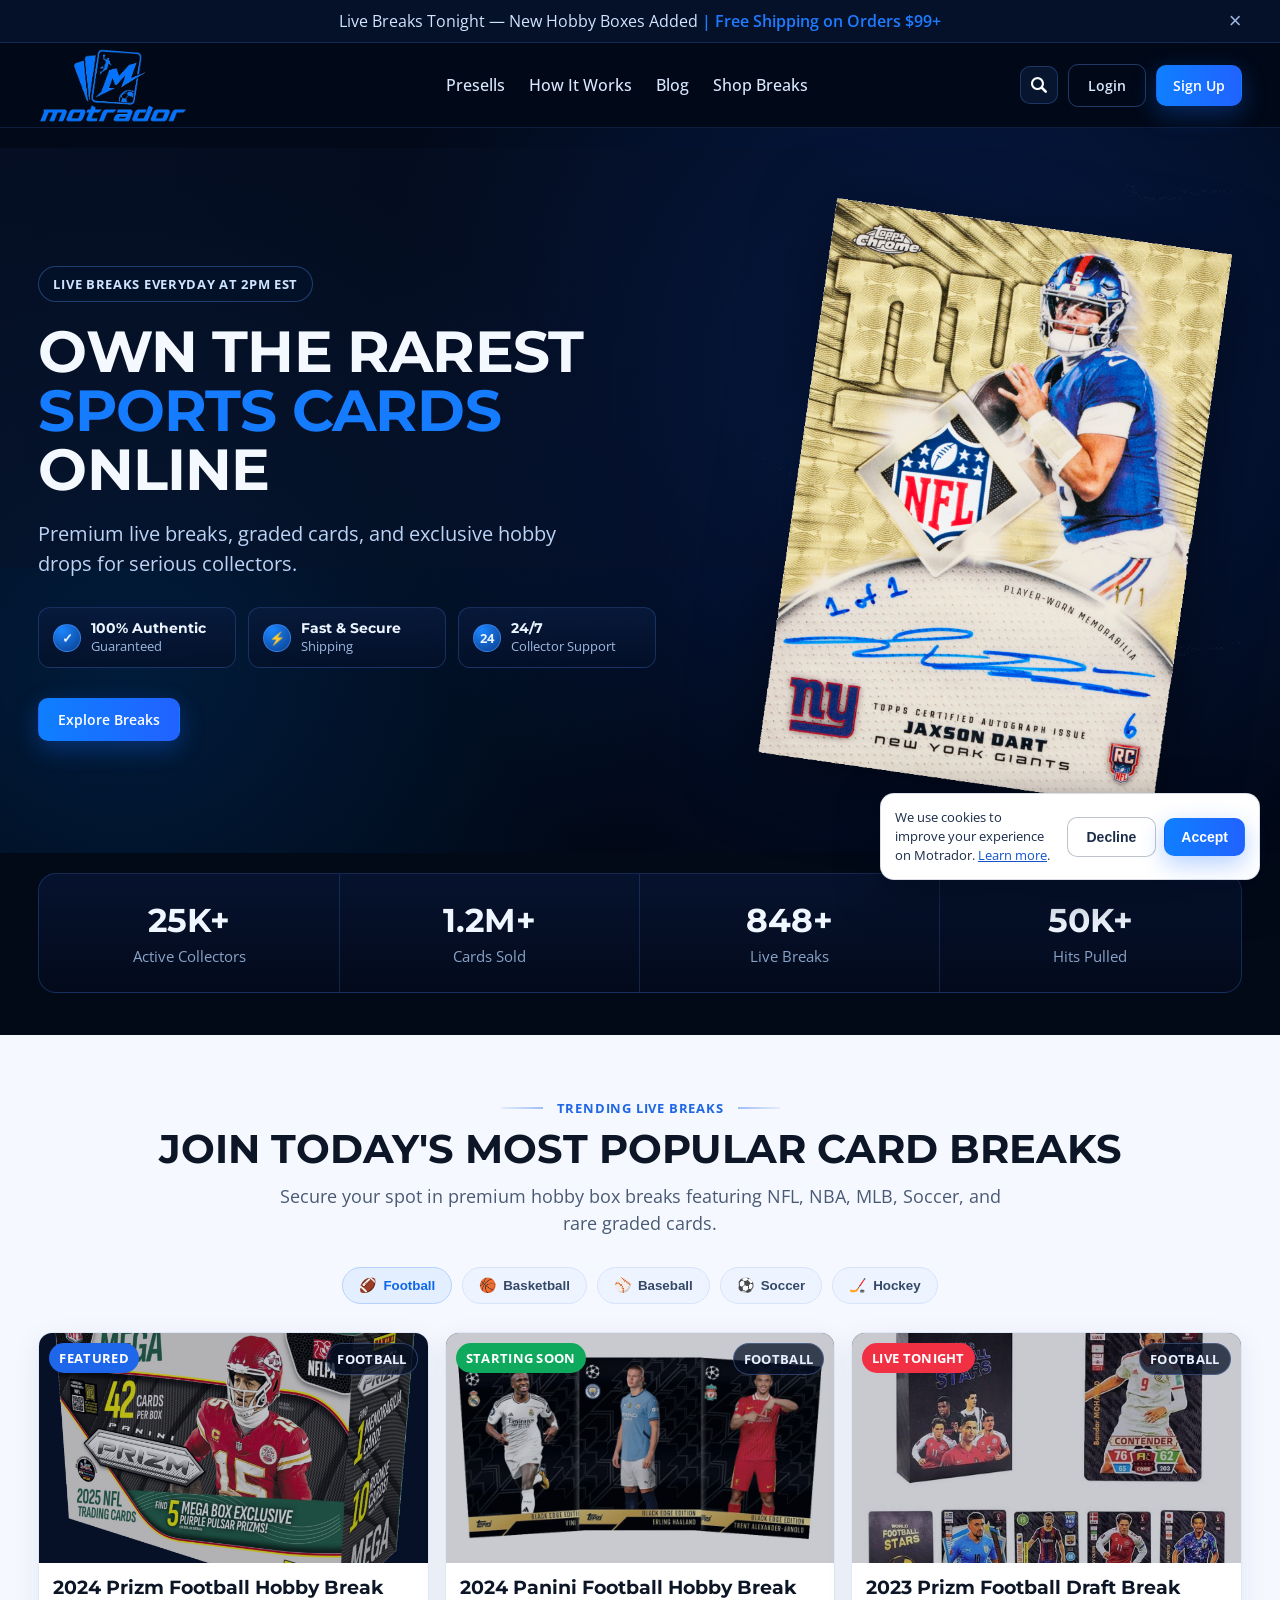
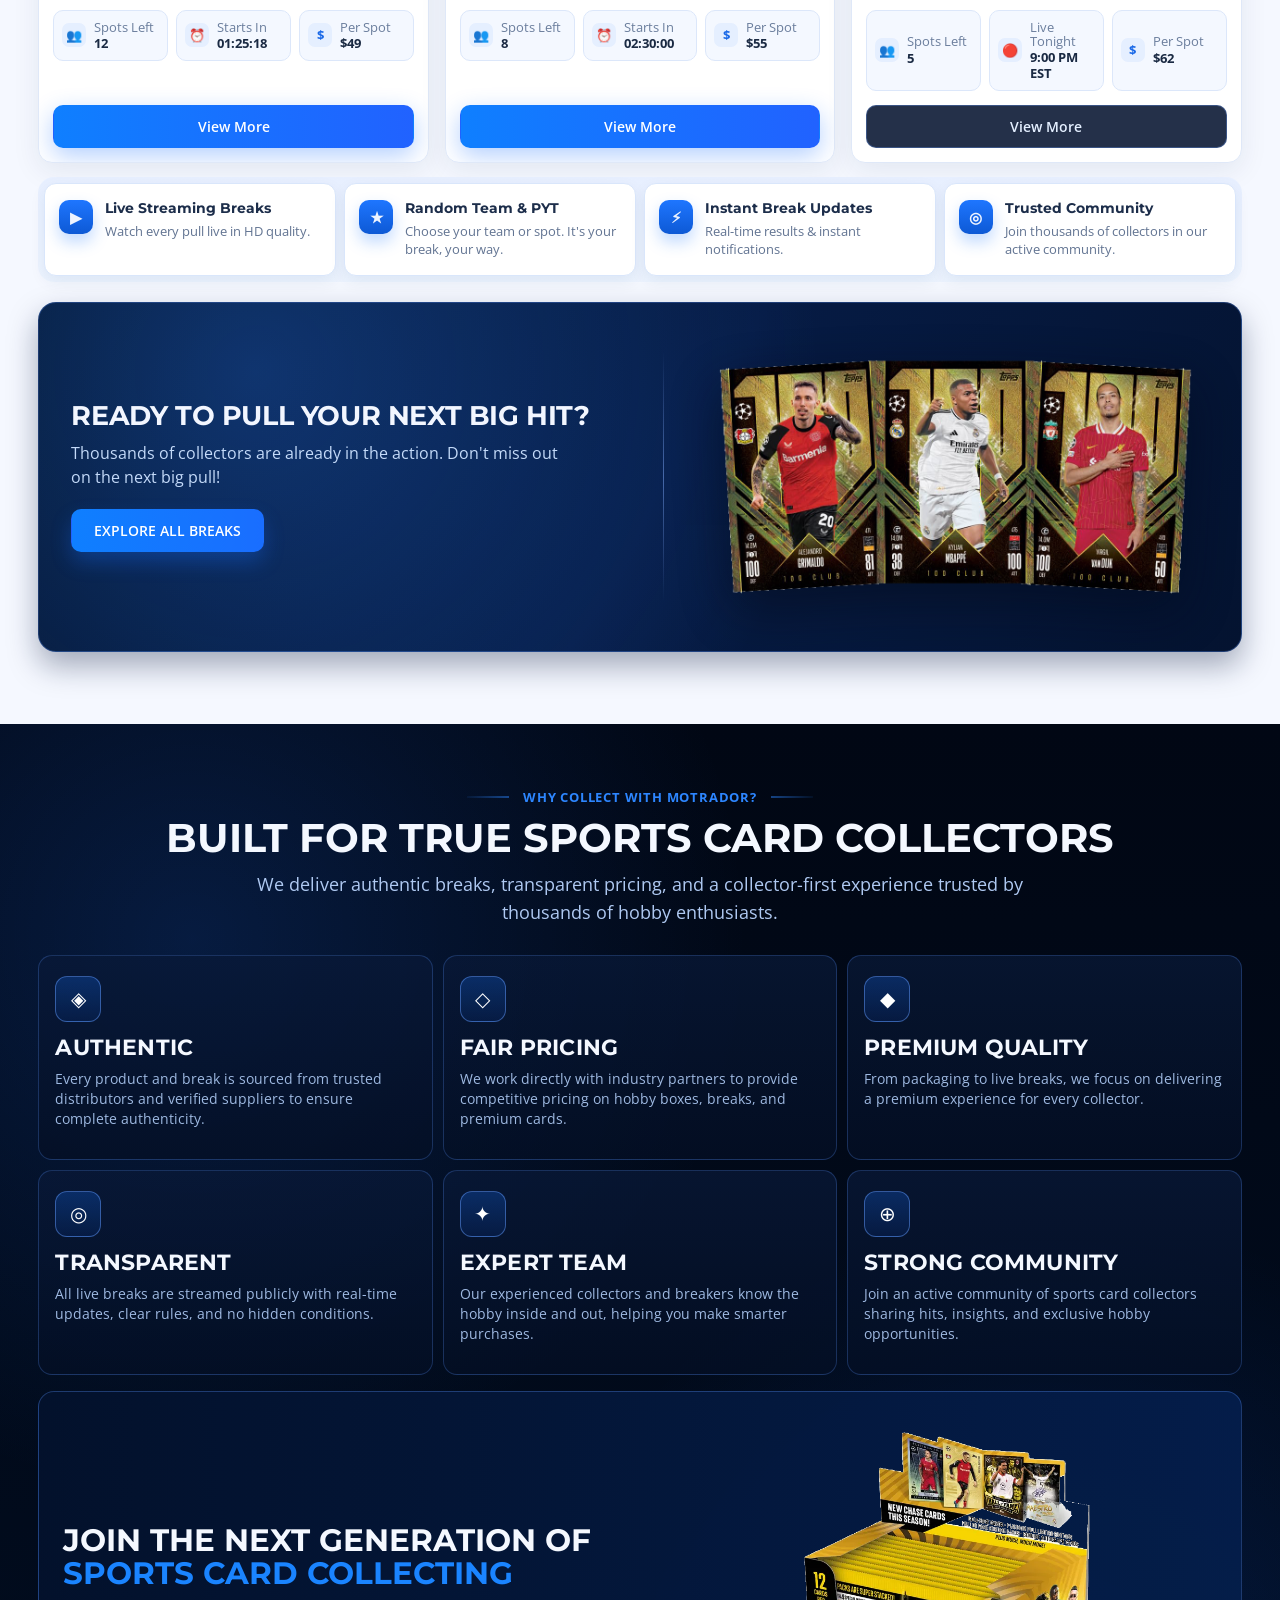
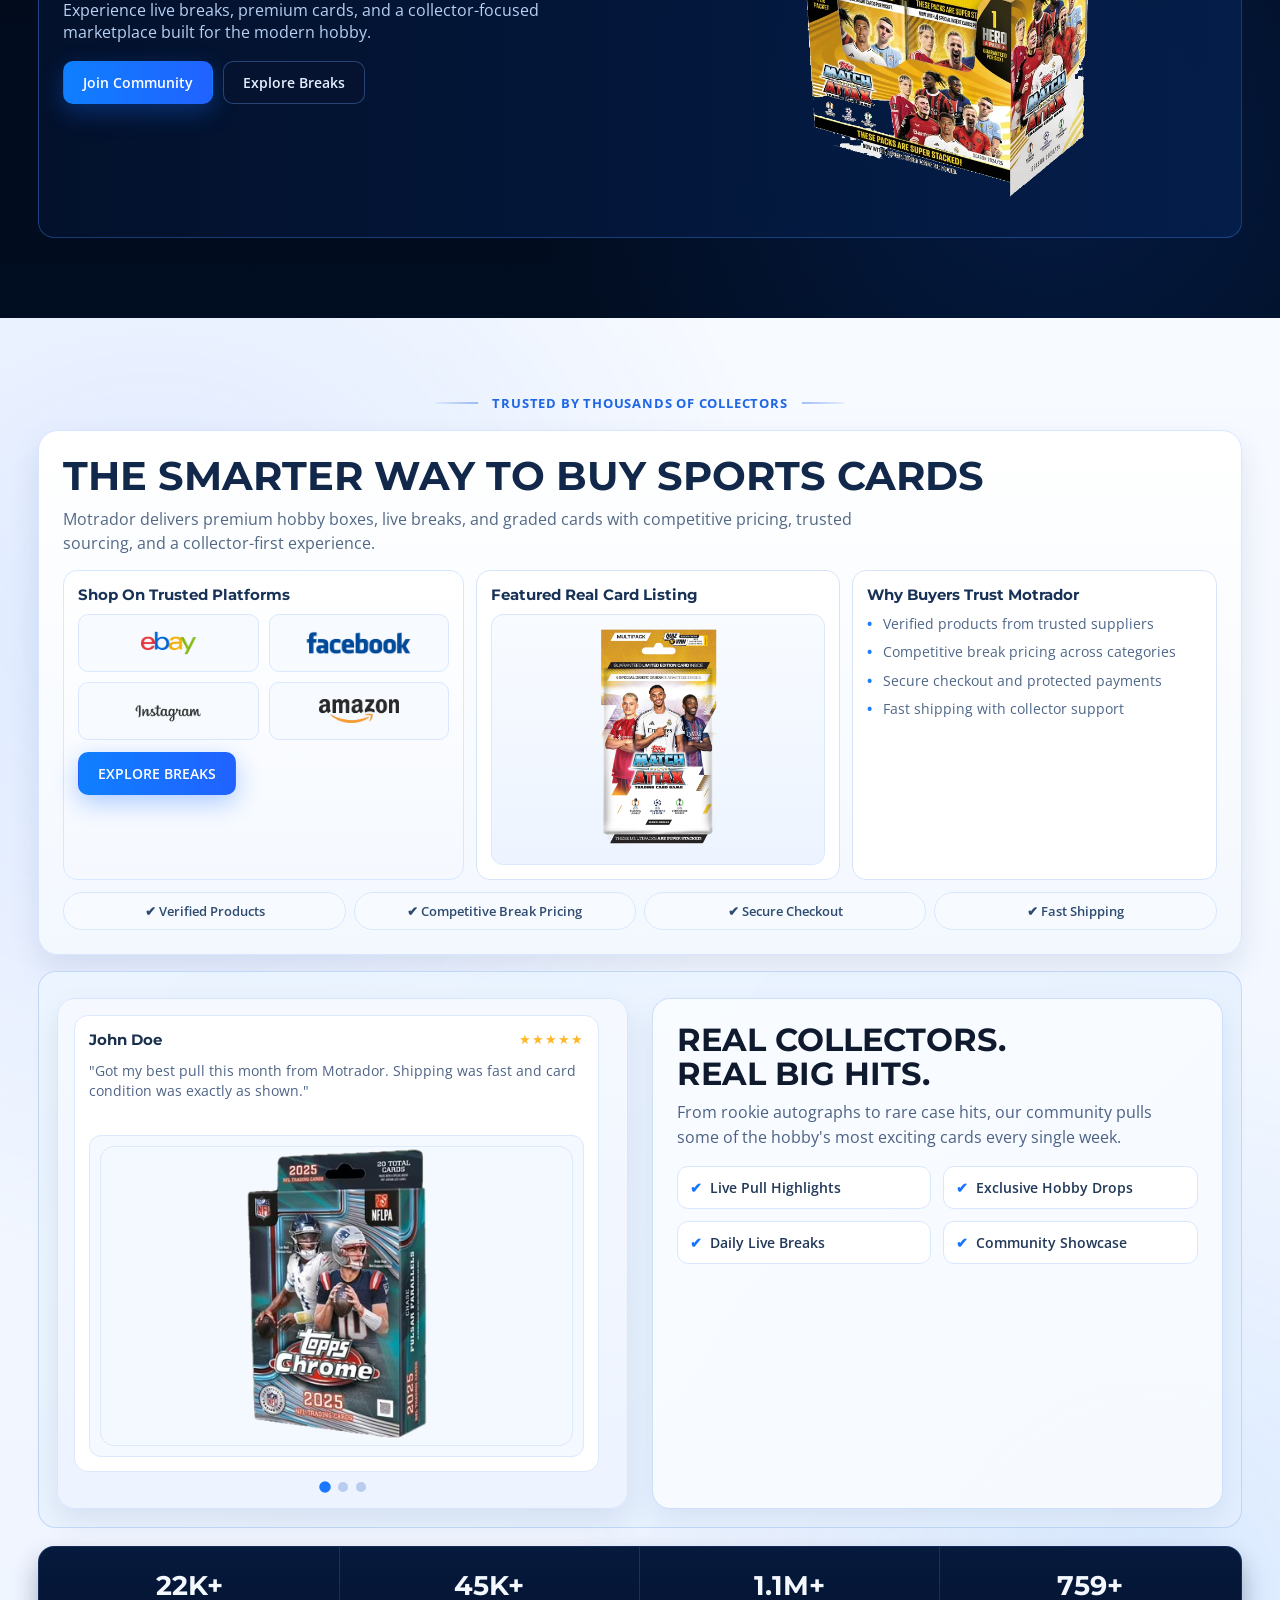
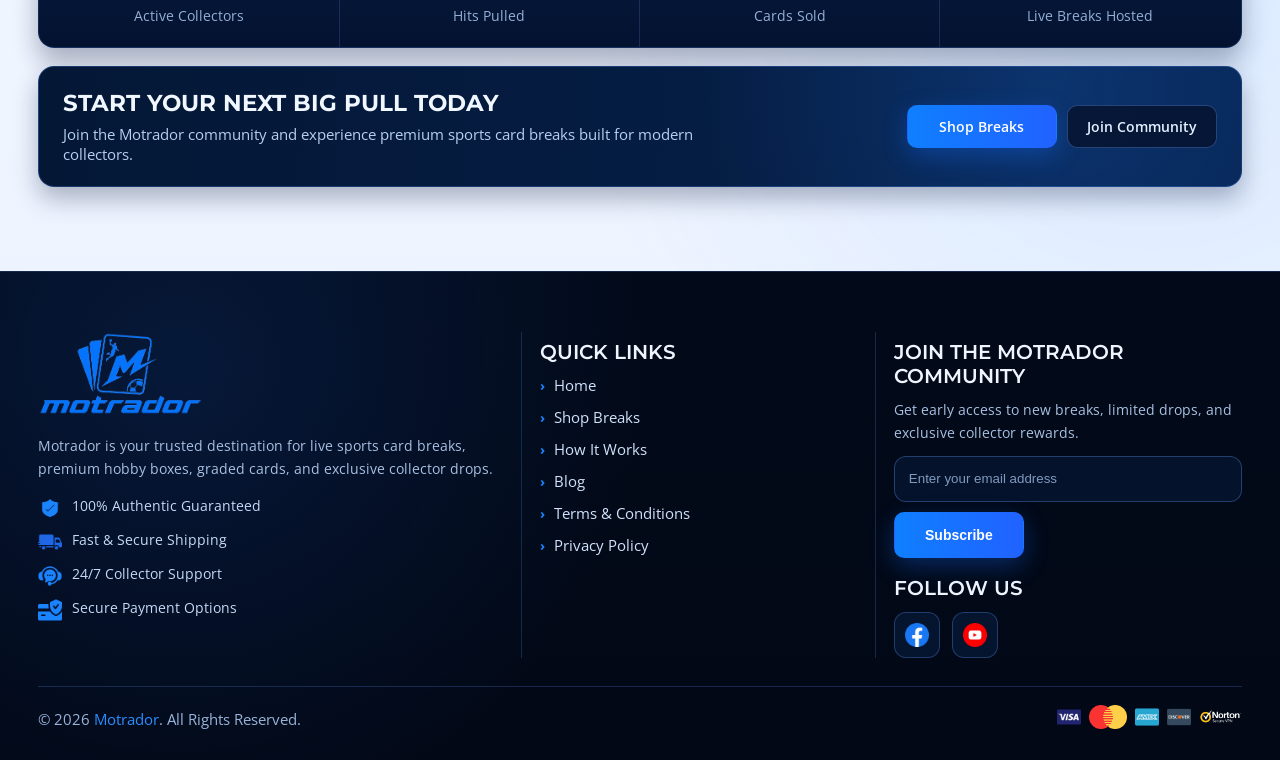
==== commit 6398f787: "4th commit" ====
--- a/index.html
+++ b/index.html
@@ -889,6 +889,7 @@
 
                         <div class="trusted-media cards" data-aos="fade-up" data-aos-delay="80">
                             <div class="review-slider" id="reviewSlider">
+                                <div class="review-clip">
                                 <div class="review-track">
                                     <article class="review-card">
                                         <div class="review-head">
@@ -940,6 +941,7 @@
                                             <img src="./assets/images/rv4.png" alt="Real pulled card by Neha">
                                         </div>
                                     </article>
+                                </div>
                                 </div>
                                 <div class="review-dots" aria-label="Review slider pagination">
                                     <button class="review-dot active" type="button"
--- a/assets/css/styles.css
+++ b/assets/css/styles.css
@@ -3170,7 +3170,11 @@
 
 .review-slider {
     width: 100%;
-    overflow: visible;
+}
+
+.review-clip {
+    overflow: hidden;
+    width: 100%;
 }
 
 .review-track {
@@ -3178,7 +3182,6 @@
     gap: 12px;
     transition: transform 0.45s ease;
     will-change: transform;
-    overflow: hidden;
 }
 
 .review-card {
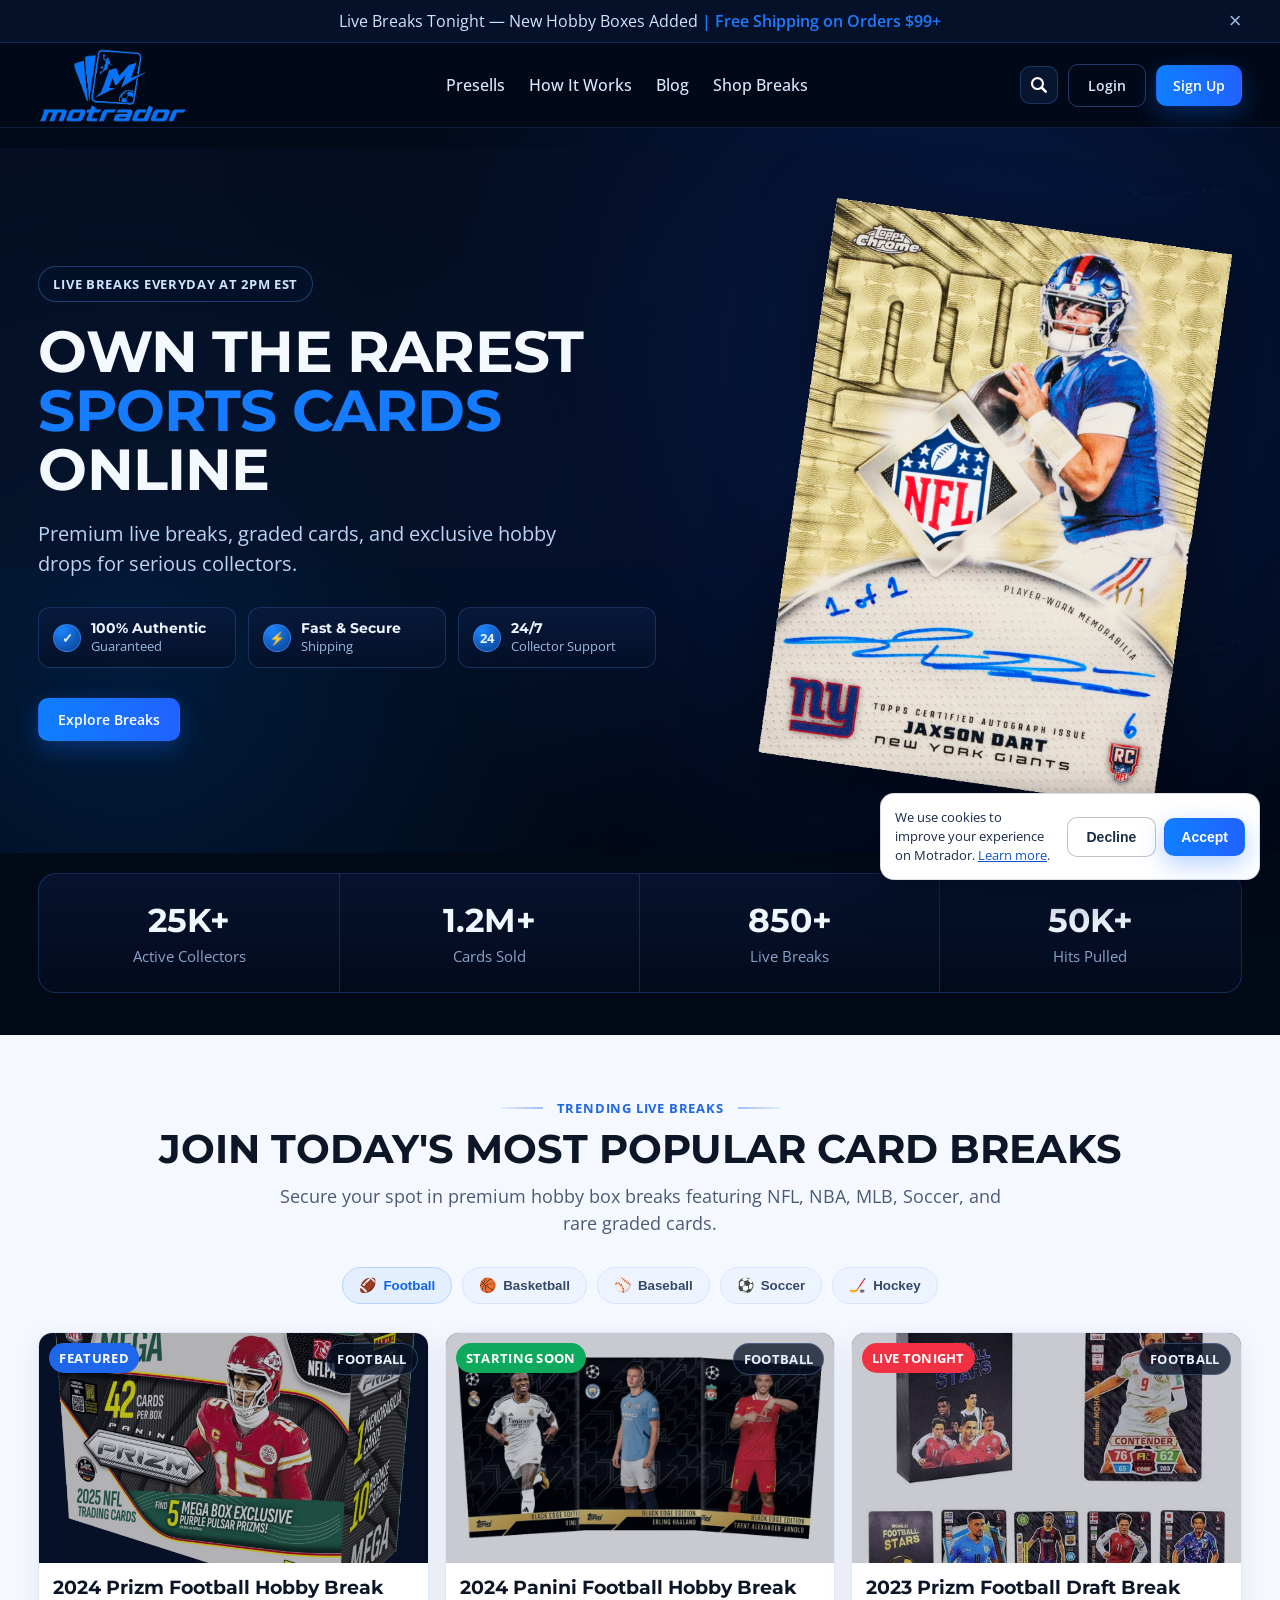
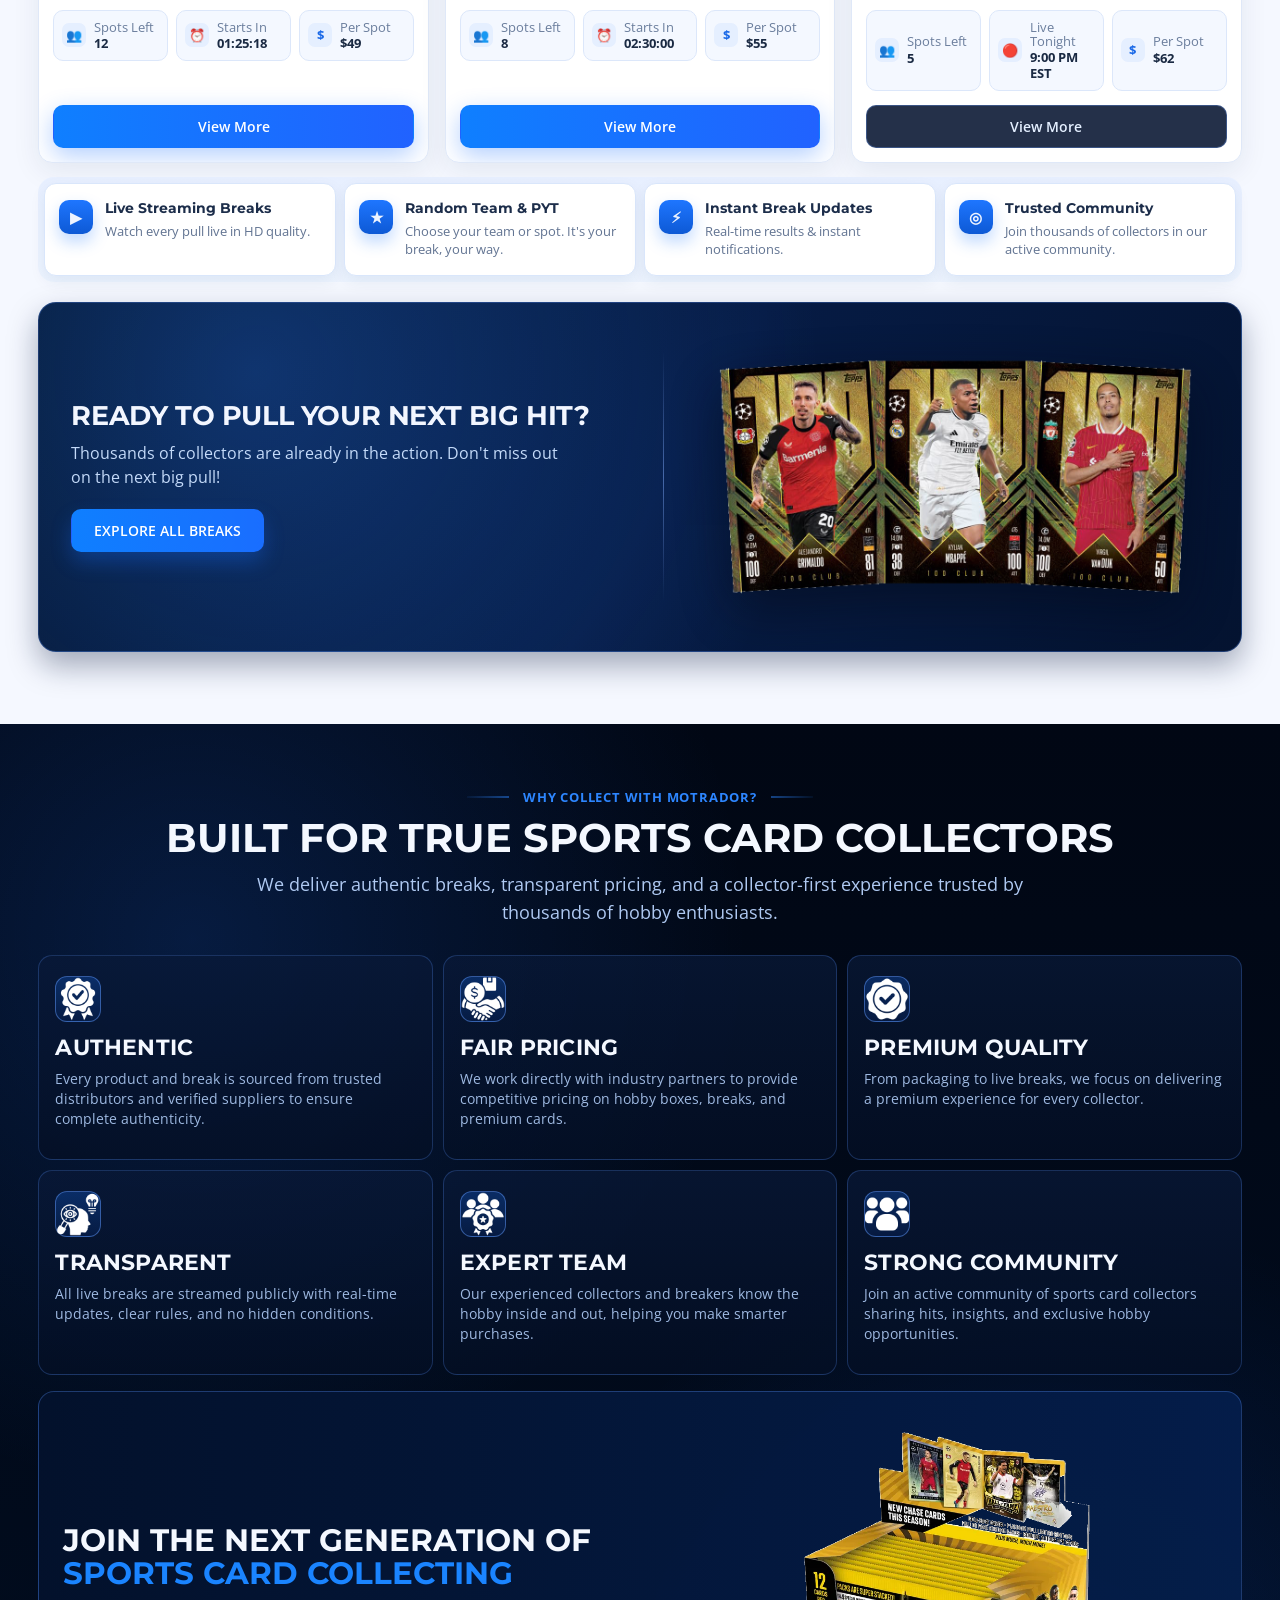
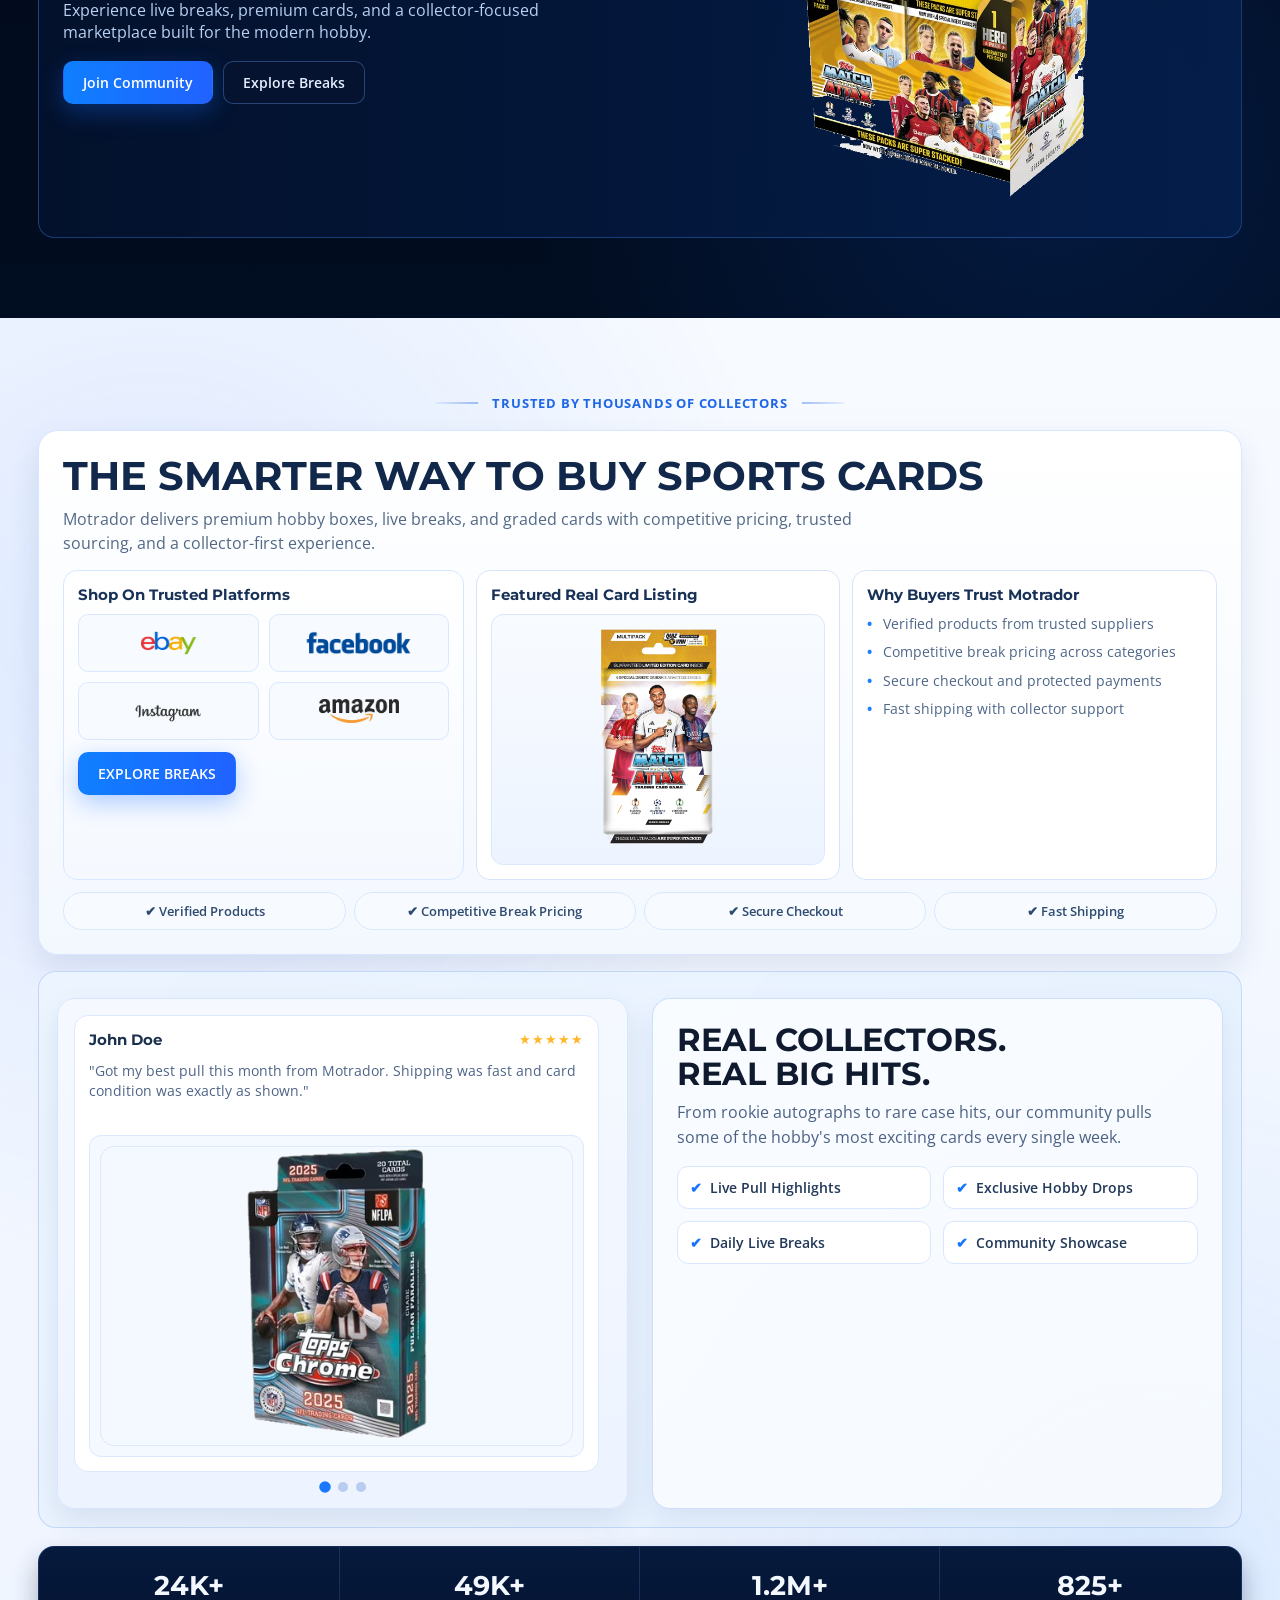
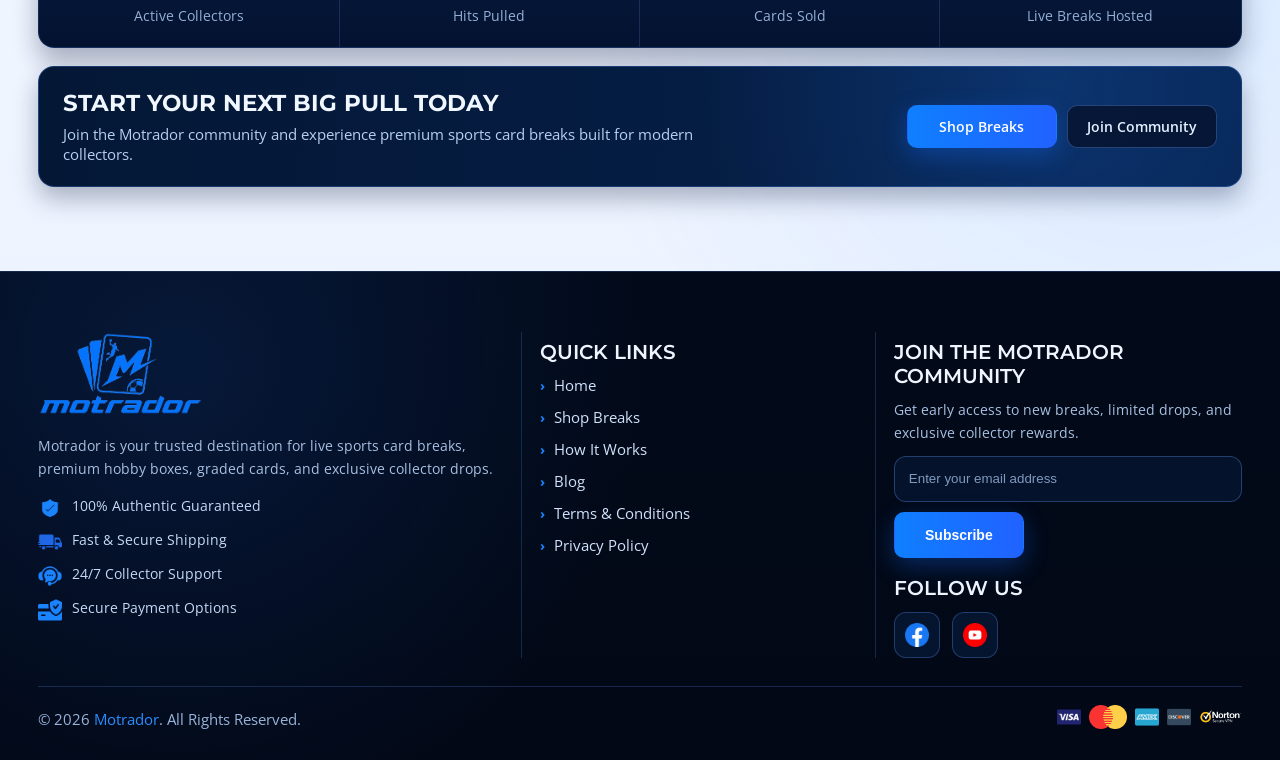
==== commit 37fc6950: "4th commit" ====
--- a/index.html
+++ b/index.html
@@ -780,37 +780,37 @@
 
                 <div class="why-grid">
                     <article class="why-card" data-aos="fade-up" data-aos-delay="140">
-                        <span class="why-icon">◈</span>
+                        <span class="why-icon"><img src="./assets//images/authenticity.png" alt=""></span>
                         <h3>AUTHENTIC</h3>
                         <p>Every product and break is sourced from trusted distributors and verified suppliers to ensure
                             complete authenticity.</p>
                     </article>
                     <article class="why-card" data-aos="fade-up" data-aos-delay="190">
-                        <span class="why-icon">◇</span>
+                        <span class="why-icon"><img src="./assets//images/fair-trade.png" alt=""></span>
                         <h3>FAIR PRICING</h3>
                         <p>We work directly with industry partners to provide competitive pricing on hobby boxes,
                             breaks, and premium cards.</p>
                     </article>
                     <article class="why-card" data-aos="fade-up" data-aos-delay="240">
-                        <span class="why-icon">◆</span>
+                        <span class="why-icon"><img src="./assets//images/high-quality.png" alt=""></span>
                         <h3>PREMIUM QUALITY</h3>
                         <p>From packaging to live breaks, we focus on delivering a premium experience for every
                             collector.</p>
                     </article>
                     <article class="why-card" data-aos="fade-up" data-aos-delay="290">
-                        <span class="why-icon">◎</span>
+                        <span class="why-icon"><img src="./assets//images/clarity.png" alt=""></span>
                         <h3>TRANSPARENT</h3>
                         <p>All live breaks are streamed publicly with real-time updates, clear rules, and no hidden
                             conditions.</p>
                     </article>
                     <article class="why-card" data-aos="fade-up" data-aos-delay="340">
-                        <span class="why-icon">✦</span>
+                        <span class="why-icon"><img src="./assets/images//experts.png" alt=""></span>
                         <h3>EXPERT TEAM</h3>
                         <p>Our experienced collectors and breakers know the hobby inside and out, helping you make
                             smarter purchases.</p>
                     </article>
                     <article class="why-card" data-aos="fade-up" data-aos-delay="390">
-                        <span class="why-icon">⊕</span>
+                        <span class="why-icon"><img src="./assets/images/group-users.png" alt=""></span>
                         <h3>STRONG COMMUNITY</h3>
                         <p>Join an active community of sports card collectors sharing hits, insights, and exclusive
                             hobby opportunities.</p>
--- a/assets/css/styles.css
+++ b/assets/css/styles.css
@@ -3166,6 +3166,7 @@
 .trusted-media.cards {
     display: block;
     padding: 16px;
+    overflow: visible;
 }
 
 .review-slider {
--- a/assets/css/responsive.css
+++ b/assets/css/responsive.css
@@ -3387,12 +3387,79 @@
     }
 }
 
-
-
-
-
-
-
-
-
-
+/* ── 360px and below: small-screen hardening ── */
+@media (max-width: 360px) {
+
+    /* Filter pills: smaller text so all fit without cramping */
+    .filter-pill {
+        font-size: 11px;
+        padding: 6px 10px;
+        gap: 4px;
+    }
+
+    .pill-icon {
+        font-size: 12px;
+    }
+
+    /* Section labels */
+    .section-label {
+        font-size: 10px;
+        letter-spacing: 0.08em;
+    }
+
+    /* Hero heading at extreme small screens */
+    .hero-content h1 {
+        font-size: clamp(24px, 9vw, 32px);
+    }
+
+    /* Break card meta icons */
+    .meta-icon {
+        font-size: 13px;
+    }
+
+    /* Presells field padding */
+    .presells-field,
+    .presells-search {
+        padding: 8px 10px;
+        font-size: 13px;
+    }
+
+    /* Shop-breaks toolbar */
+    .shop-breaks-toolbar {
+        gap: 8px;
+    }
+
+    /* Login / Join form cards */
+    .login-card,
+    .join-card {
+        padding: 20px 14px;
+    }
+
+    /* Footer payments icons */
+    .footer-payments img {
+        height: 18px;
+    }
+
+    /* Review dots spacing */
+    .review-dots {
+        gap: 6px;
+        margin-top: 8px;
+    }
+
+    /* Breaks CTA */
+    .breaks-cta-content h3,
+    .why-cta-content h3 {
+        font-size: clamp(18px, 7vw, 22px);
+    }
+
+    /* Trusted bottom actions */
+    .trusted-bottom-actions {
+        gap: 8px;
+    }
+}
+
+
+
+
+
+
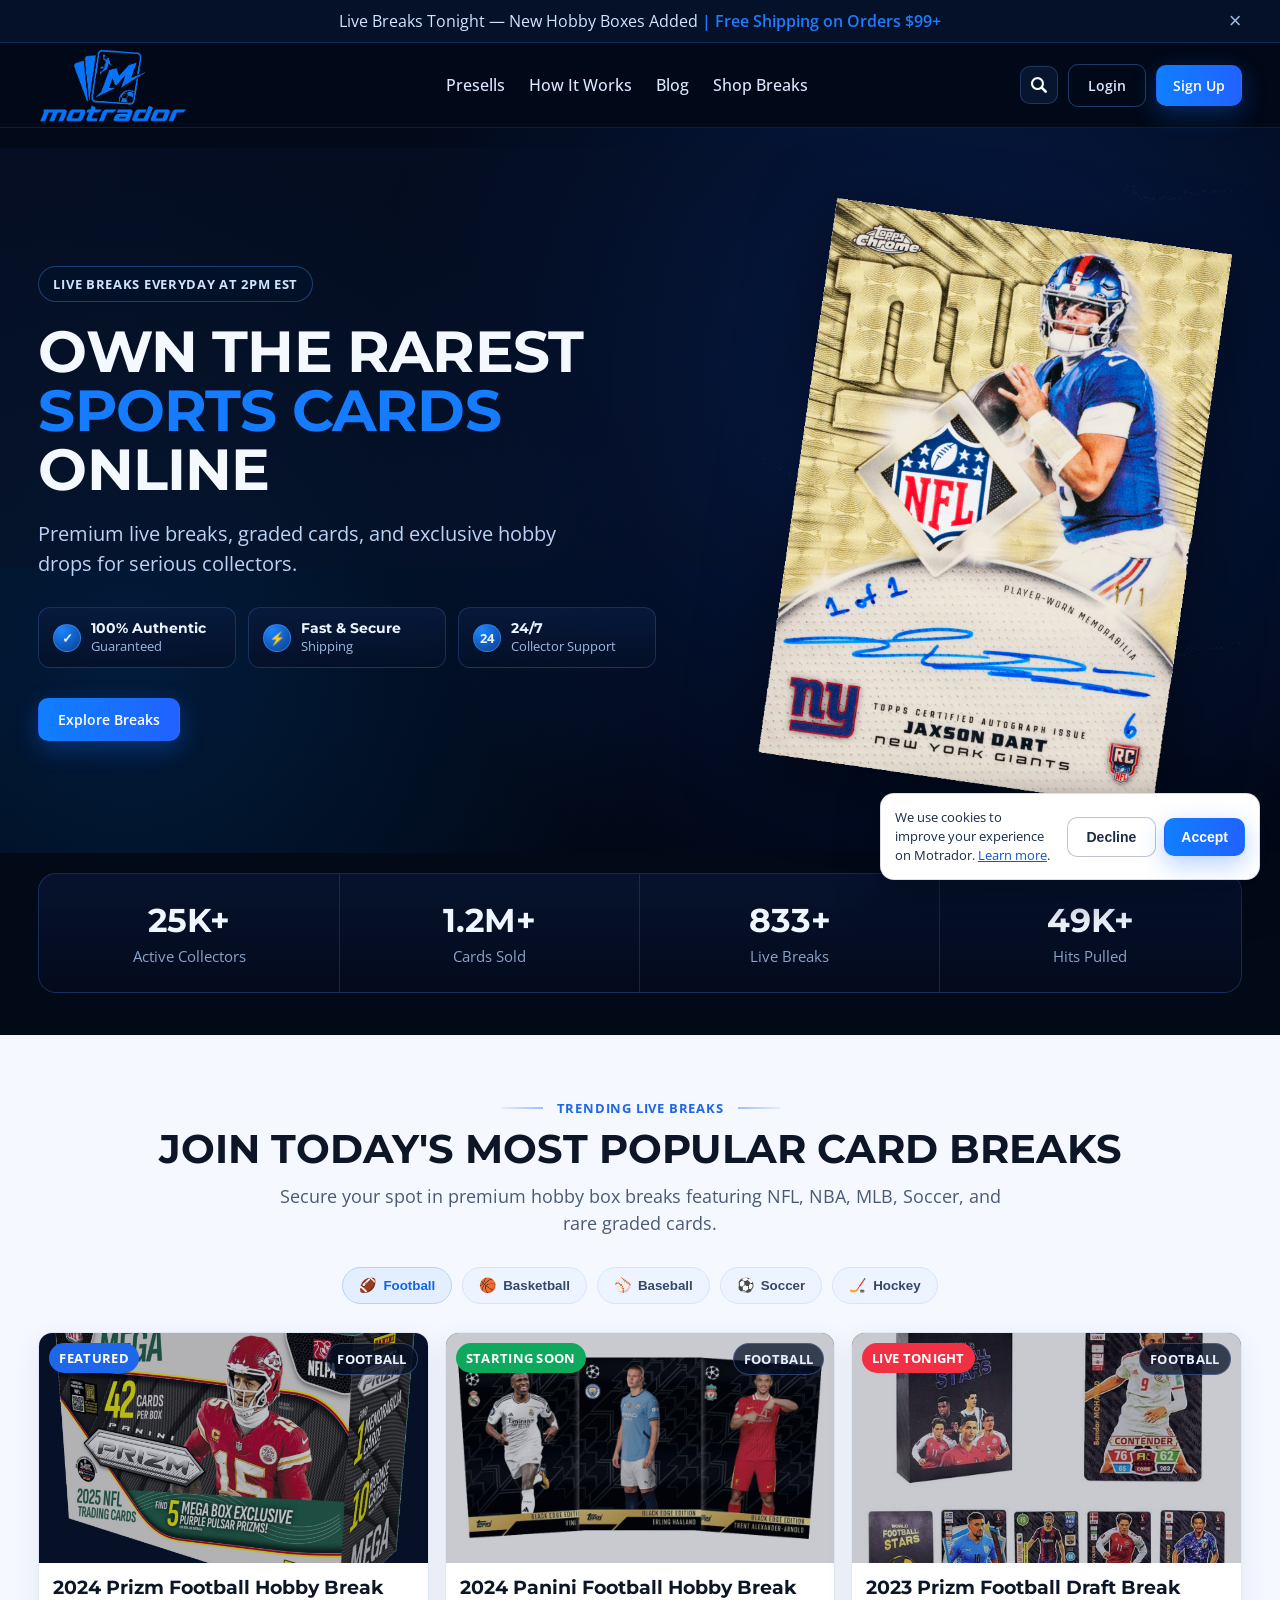
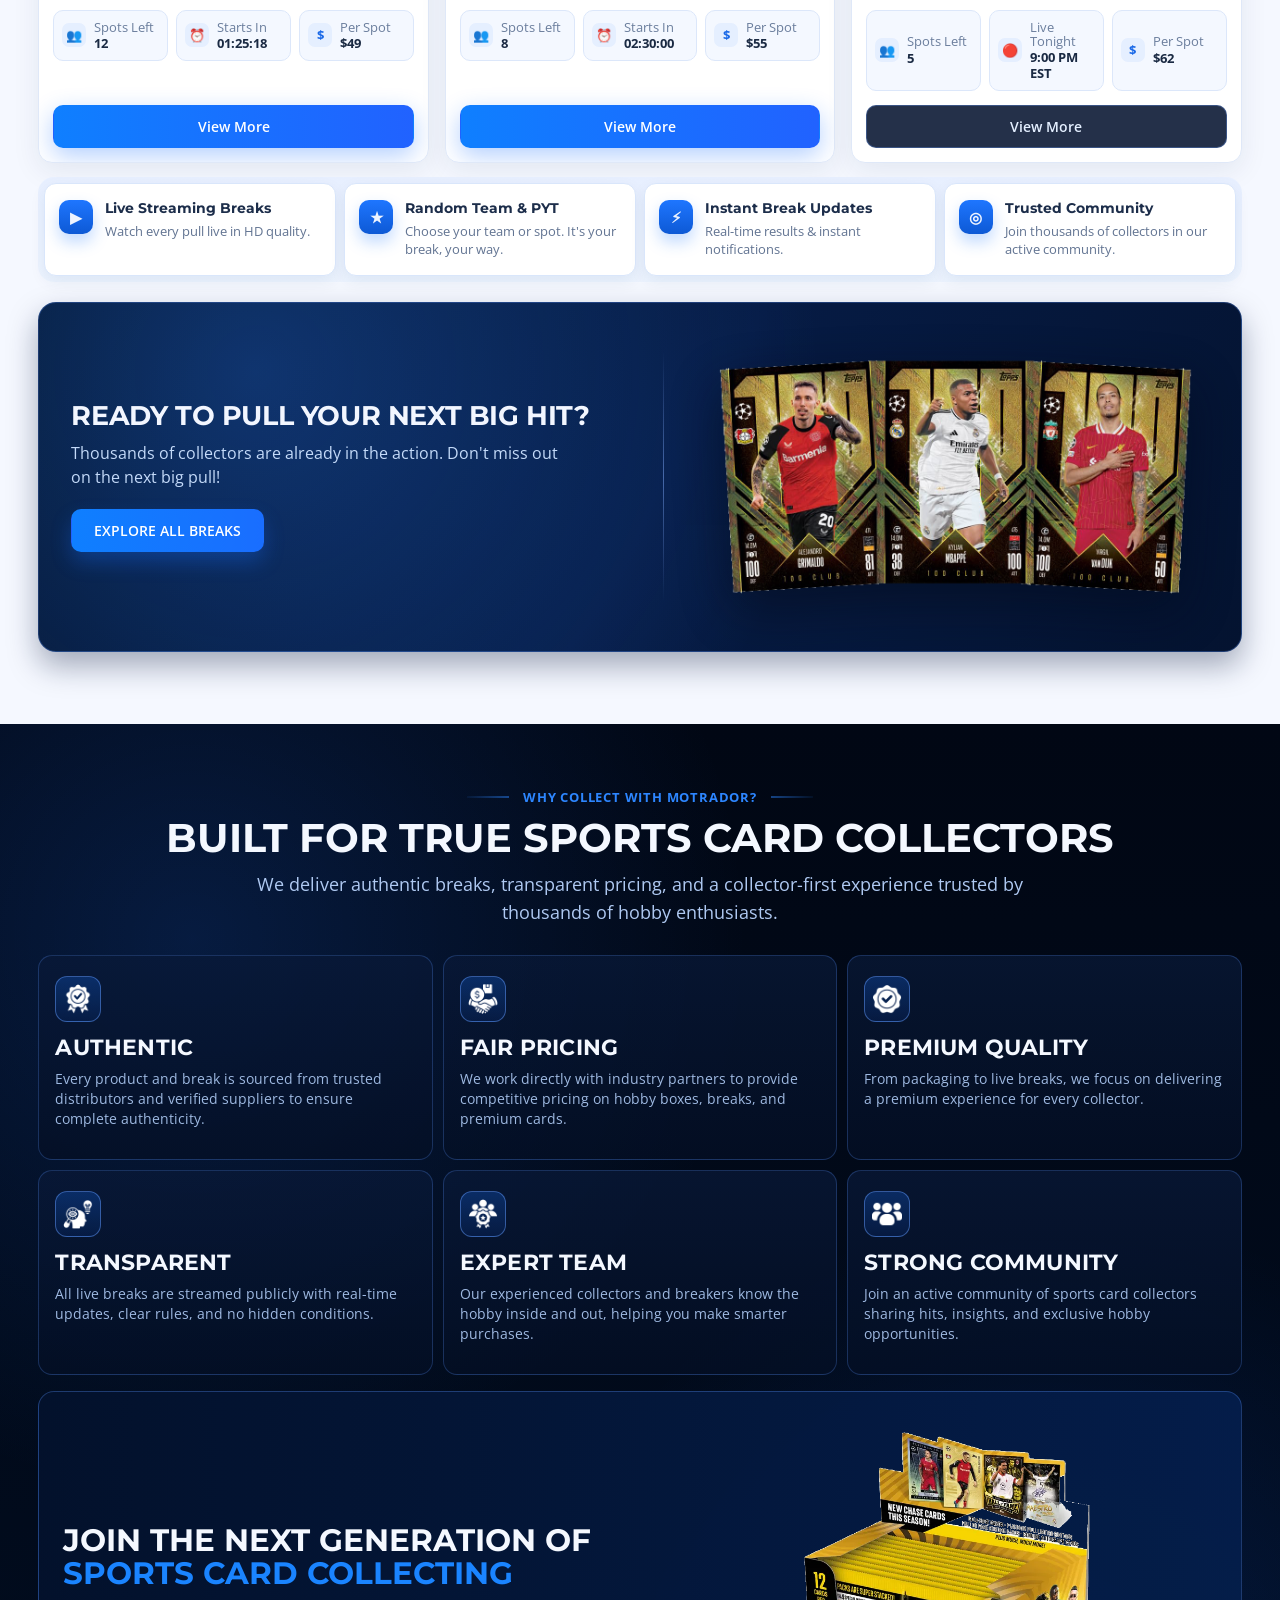
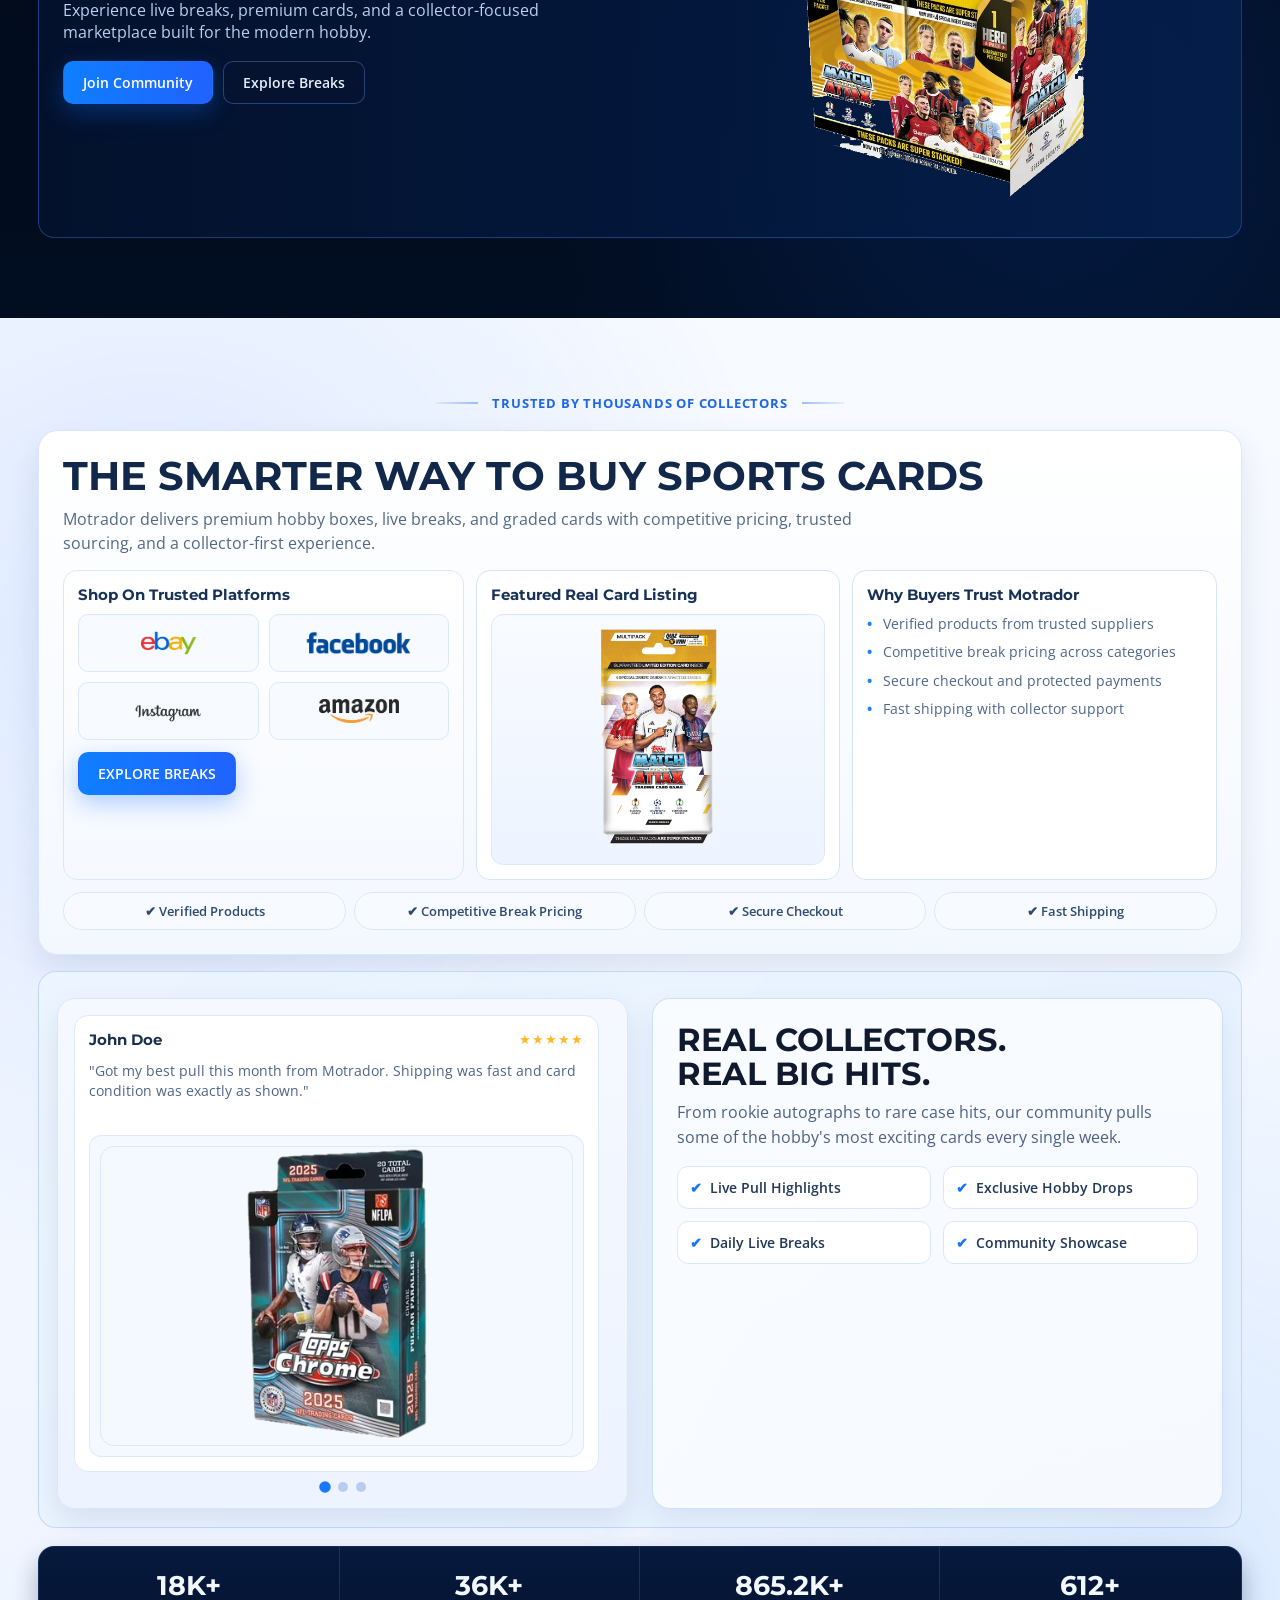
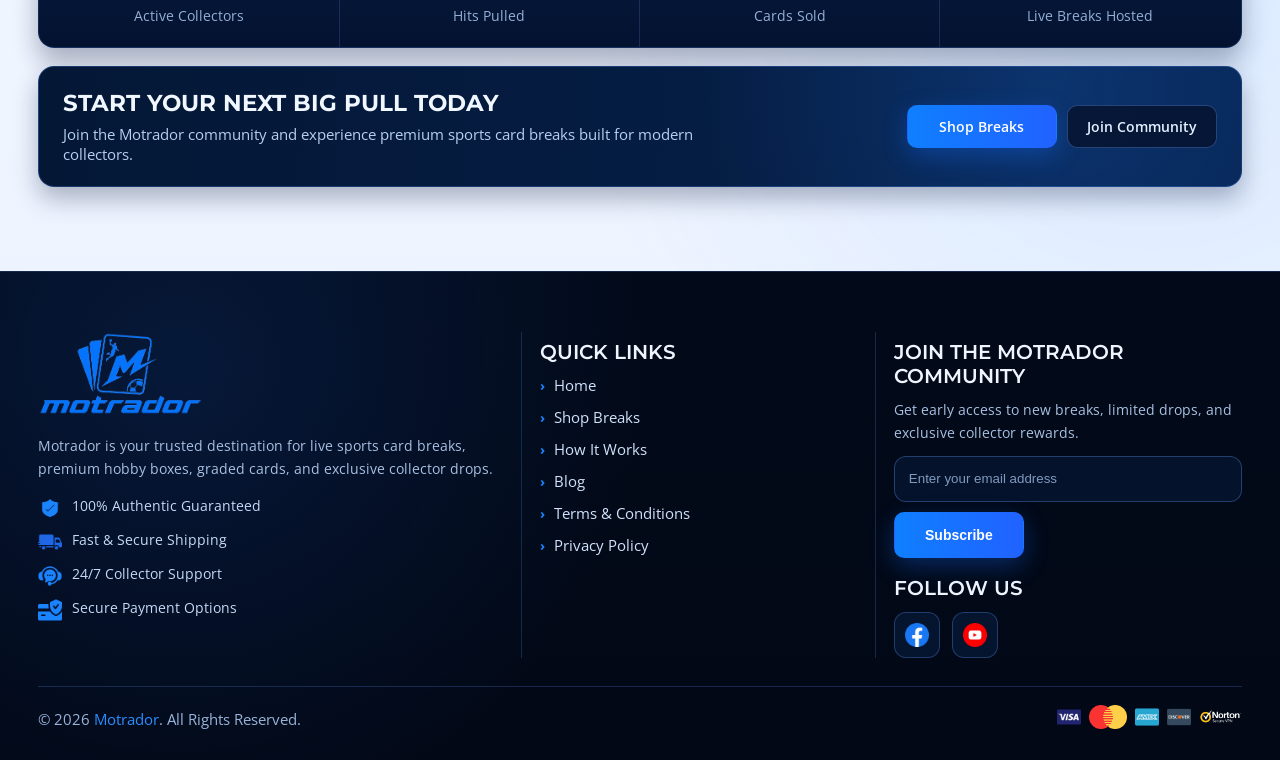
==== commit c3f1f688: "4th commit" ====
--- a/index.html
+++ b/index.html
@@ -904,7 +904,7 @@
                                             condition was exactly as shown."
                                         </p>
                                         <div class="review-card-image">
-                                            <img src="./assets/images/chery-card1.png" alt="Real pulled card by Rahul">
+                                            <img src="./assets/images/chery-card1.png" alt="Real pulled card by John Doe">
                                         </div>
                                     </article>
 
@@ -921,7 +921,7 @@
                                             quality of my hits."
                                         </p>
                                         <div class="review-card-image">
-                                            <img src="./assets/images/review-card-2.png" alt="Real pulled card by Arjun">
+                                            <img src="./assets/images/review-card-2.png" alt="Real pulled card by Jonathan">
                                         </div>
                                     </article>
 
@@ -938,7 +938,7 @@
                                             regular collector here."
                                         </p>
                                         <div class="review-card-image">
-                                            <img src="./assets/images/rv4.png" alt="Real pulled card by Neha">
+                                            <img src="./assets/images/rv4.png" alt="Real pulled card by Rexiana">
                                         </div>
                                     </article>
                                 </div>
--- a/assets/css/styles.css
+++ b/assets/css/styles.css
@@ -4963,4 +4963,8 @@
 
 .why-cta.aos-init{
     padding: 30px 0;
+}
+span.why-icon img {
+    max-width: 30px;
+    height: auto;
 }
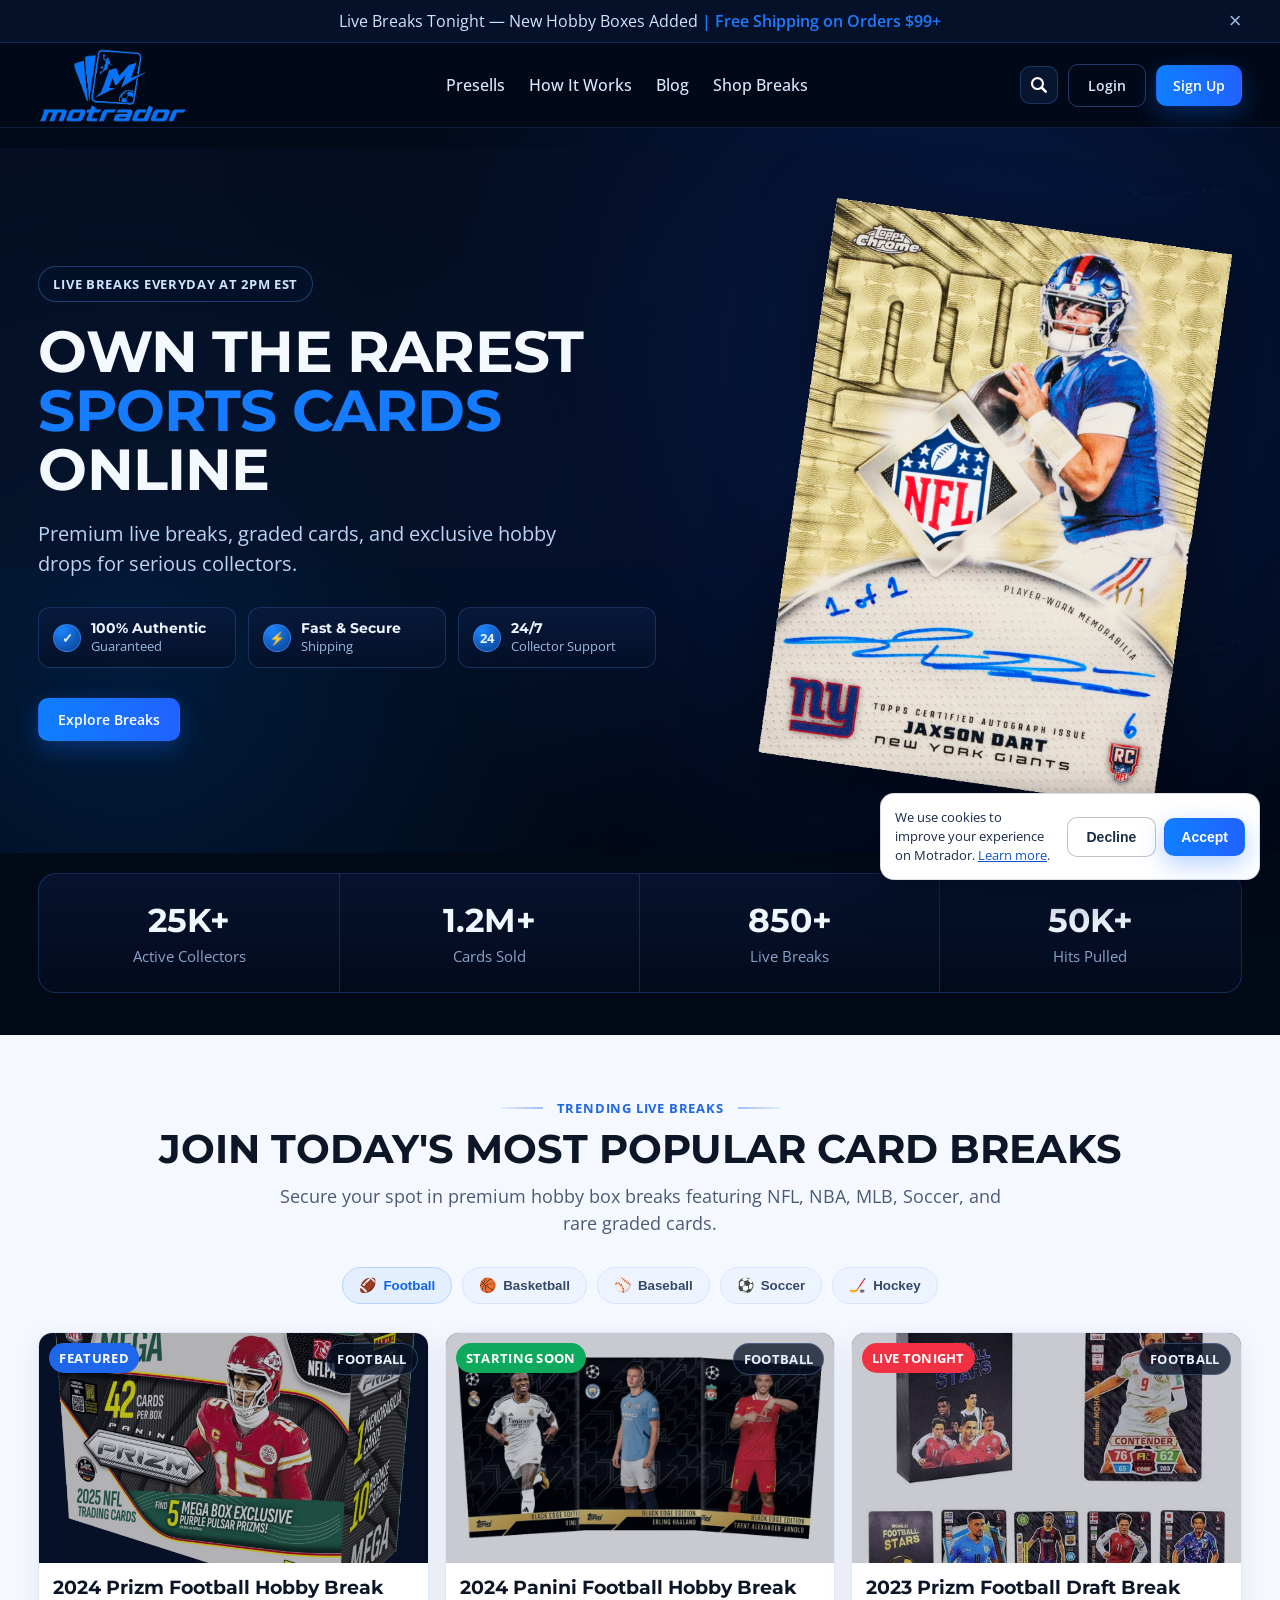
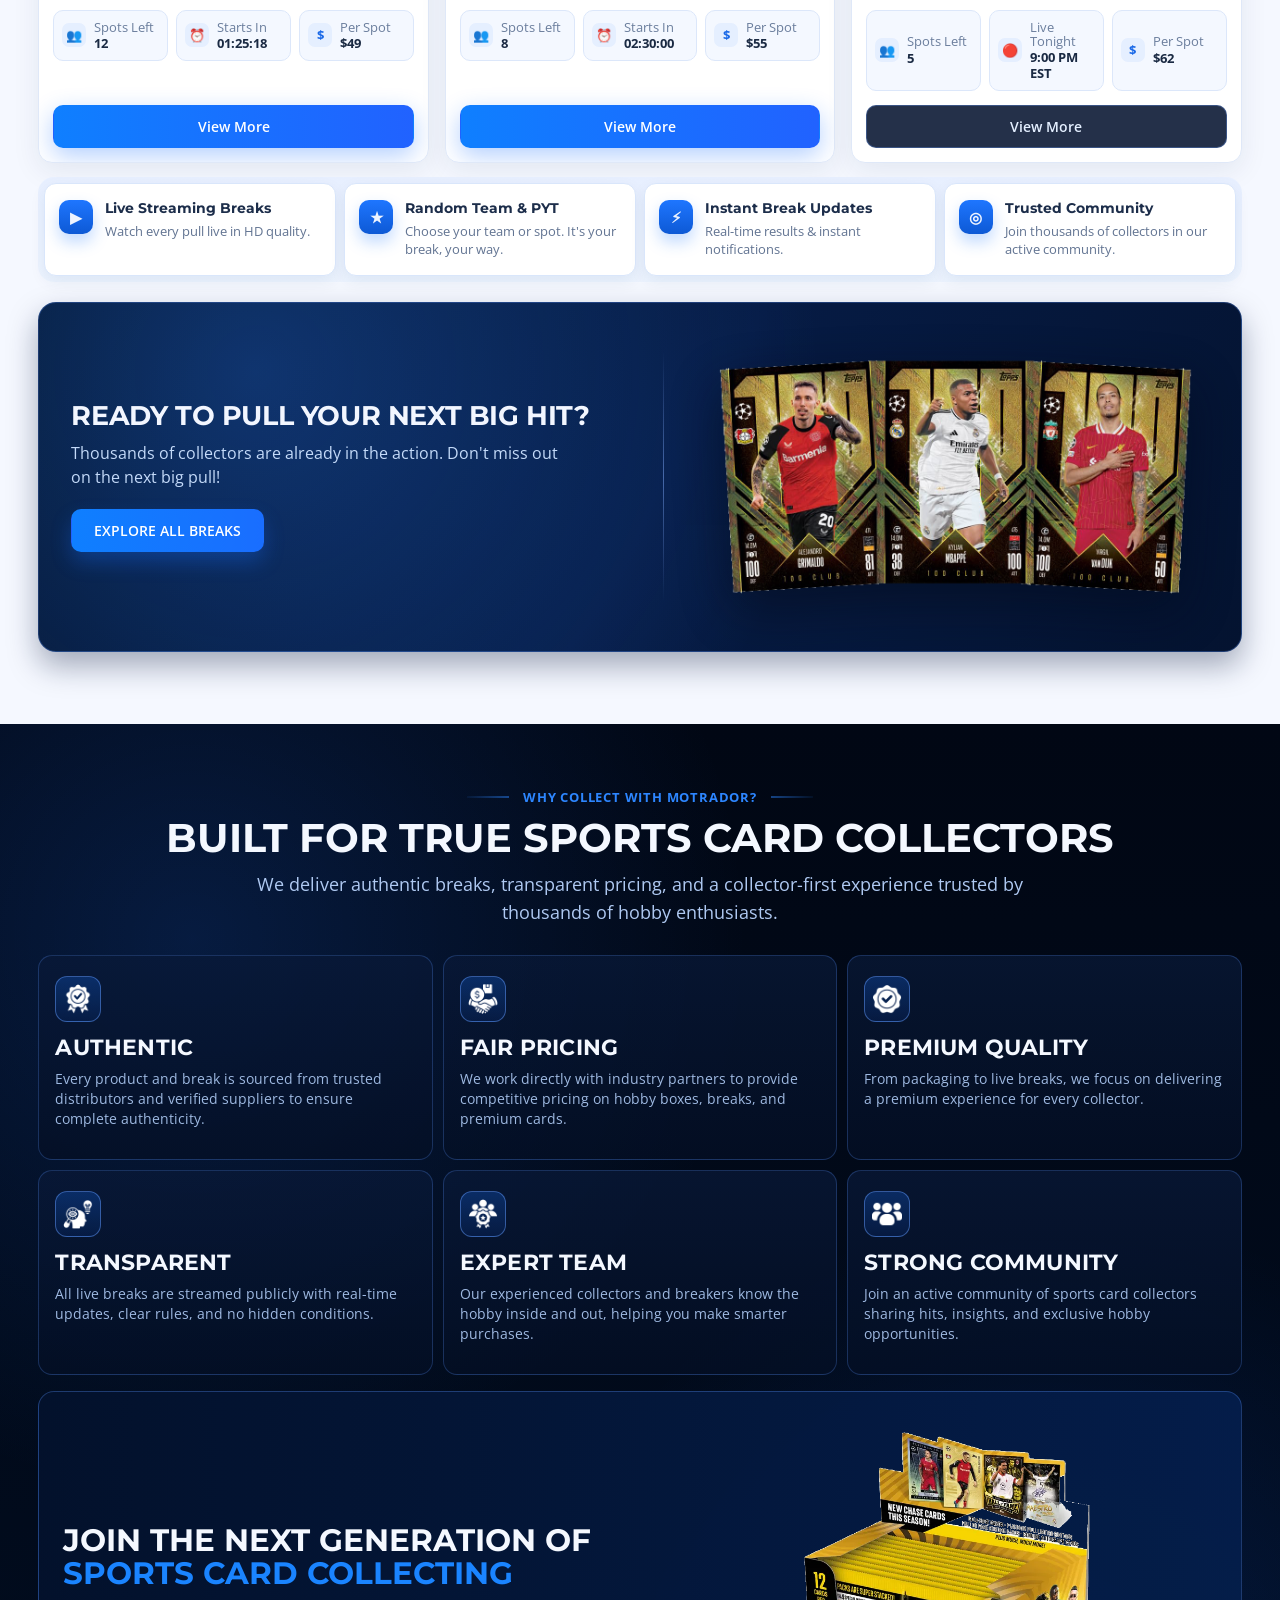
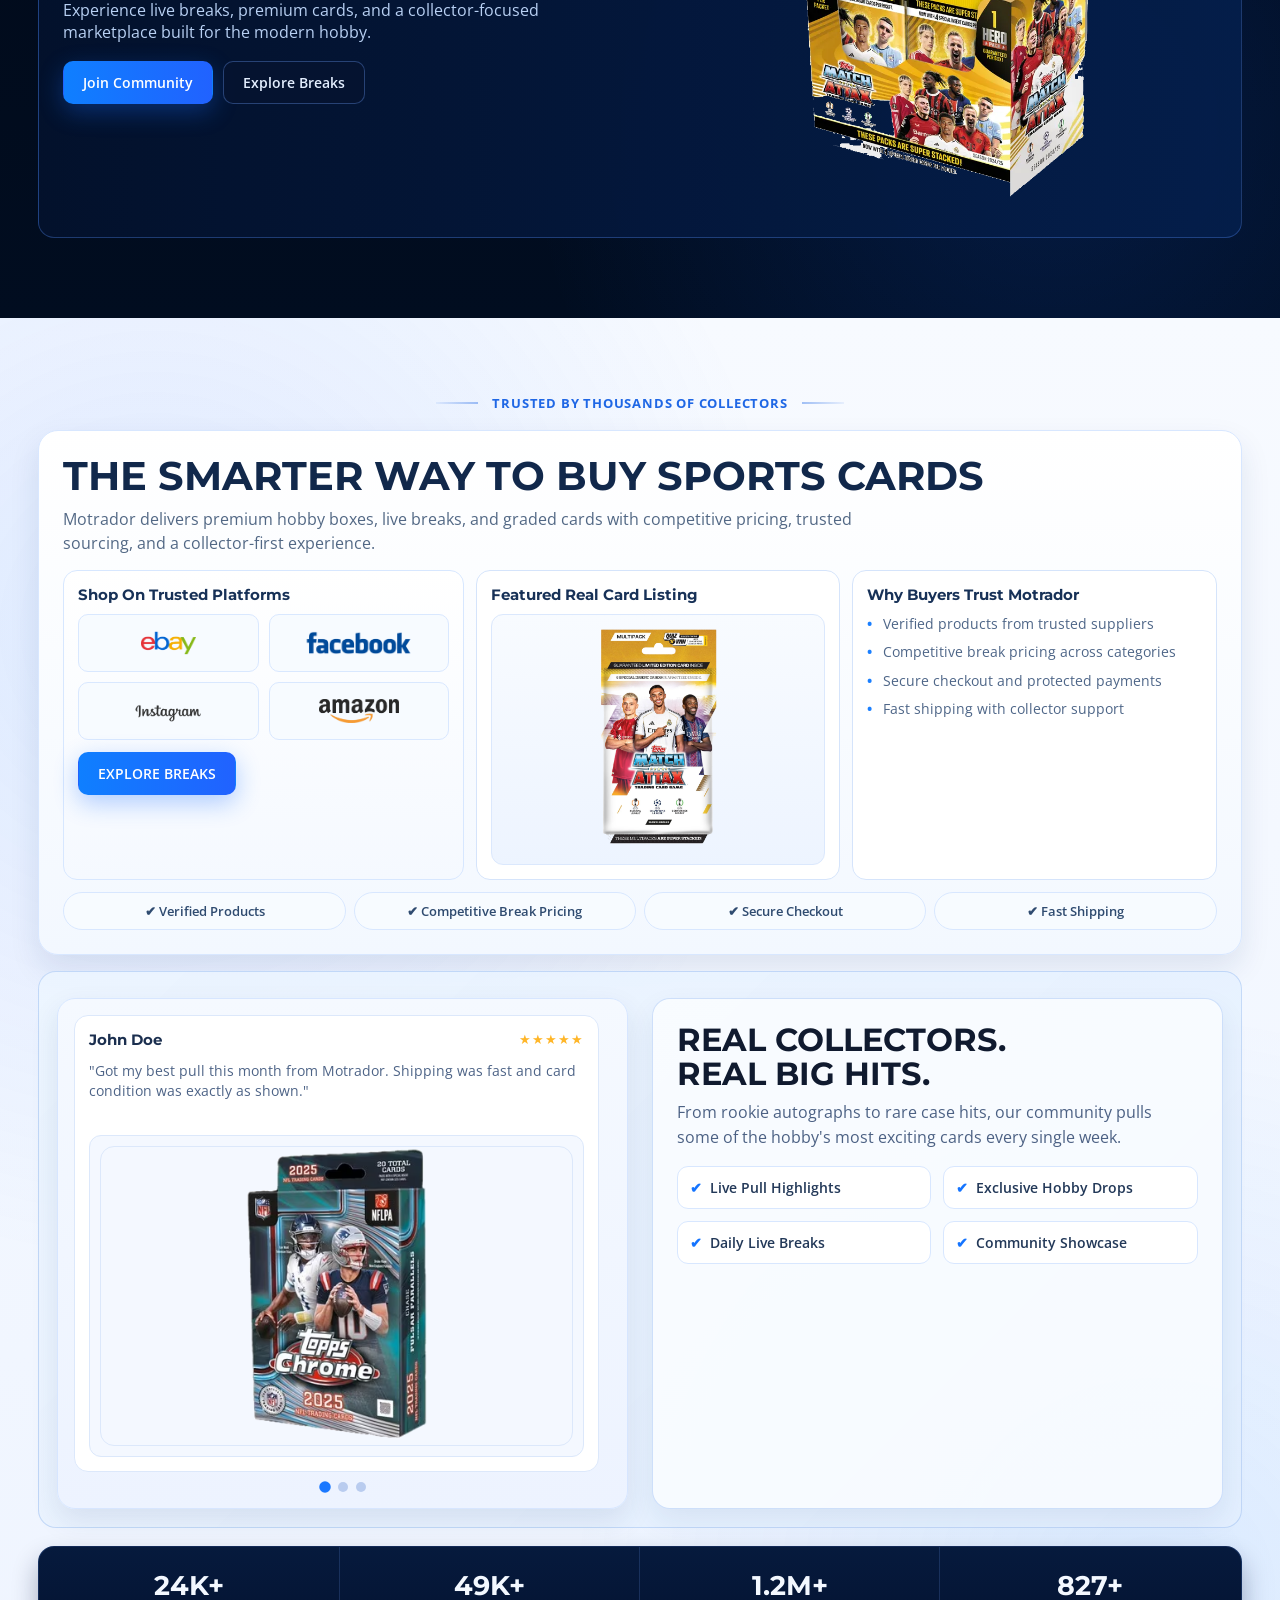
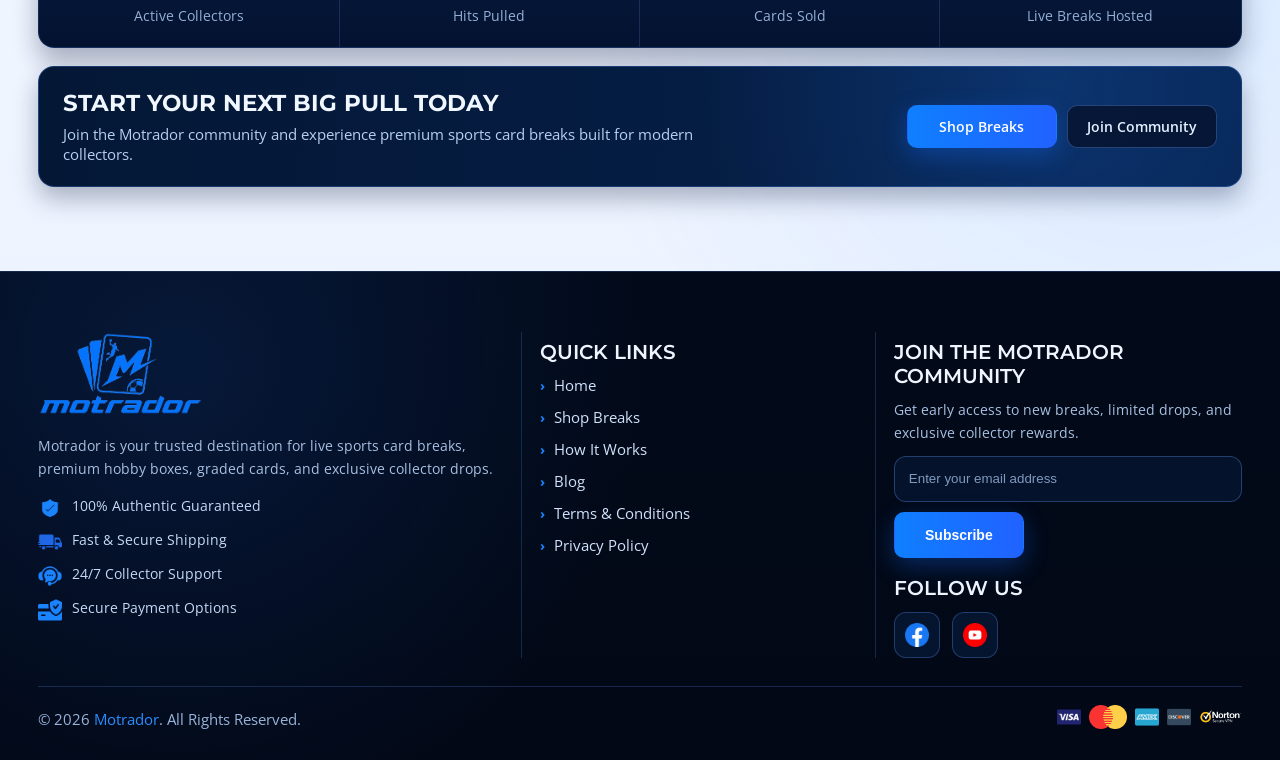
==== commit 6391970b: "4th commit" ====
--- a/index.html
+++ b/index.html
@@ -136,10 +136,11 @@
             </div>
         </section>
 
-        <section class="stats">
+        <div class="stats">
             <div class="container stats-inner" id="statsContainer">
+
             </div>
-        </section>
+        </div>
 
         <section class="trending-breaks">
             <div class="container">
@@ -150,7 +151,7 @@
                     Secure your spot in premium hobby box breaks featuring NFL, NBA, MLB, Soccer, and rare graded cards.
                 </p>
 
-                <div class="category-filters" data-aos="fade-up" data-aos-delay="180" aria-label="Break categories">
+                <div class="category-filters" data-aos="fade-up" data-aos-delay="180" role="group" aria-label="Break categories">
                     <button class="filter-pill active" type="button" data-filter="football" aria-pressed="true"><span
                             class="pill-icon">🏈</span>Football</button>
                     <button class="filter-pill" type="button" data-filter="basketball" aria-pressed="false"><span
@@ -943,7 +944,7 @@
                                     </article>
                                 </div>
                                 </div>
-                                <div class="review-dots" aria-label="Review slider pagination">
+                                <div class="review-dots" aria-label="Review slider pagination"  role="group">
                                     <button class="review-dot active" type="button"
                                         aria-label="Go to review 1"></button>
                                     <button class="review-dot" type="button" aria-label="Go to review 2"></button>
@@ -990,7 +991,7 @@
     <footer class="site-footer">
         <div class="container">
             <div class="footer-grid">
-                <section class="footer-brand">
+                <div class="footer-brand">
                     <img src="./assets/images/logo.png" alt="Motrador logo">
 
                     <p class="footer-desc">
@@ -1003,7 +1004,7 @@
                         <li><span>🎧</span>24/7 Collector Support</li>
                         <li><span>🔒</span>Secure Payment Options</li>
                     </ul>
-                </section>
+                </div>
 
                 <section class="footer-links">
                     <h4>Quick Links</h4>
--- a/assets/css/responsive.css
+++ b/assets/css/responsive.css
@@ -2847,8 +2847,15 @@
     }
 
     .shop-break-card h3 {
-        font-size: 11px;
-    }
+    font-size: 13px;
+    min-height: unset;
+    margin-bottom: 5px;
+}
+.shop-break-meta {
+    
+    min-height: unset;
+    margin-bottom: 12px;
+}
 
     .shop-break-price {
         font-size: 19px;
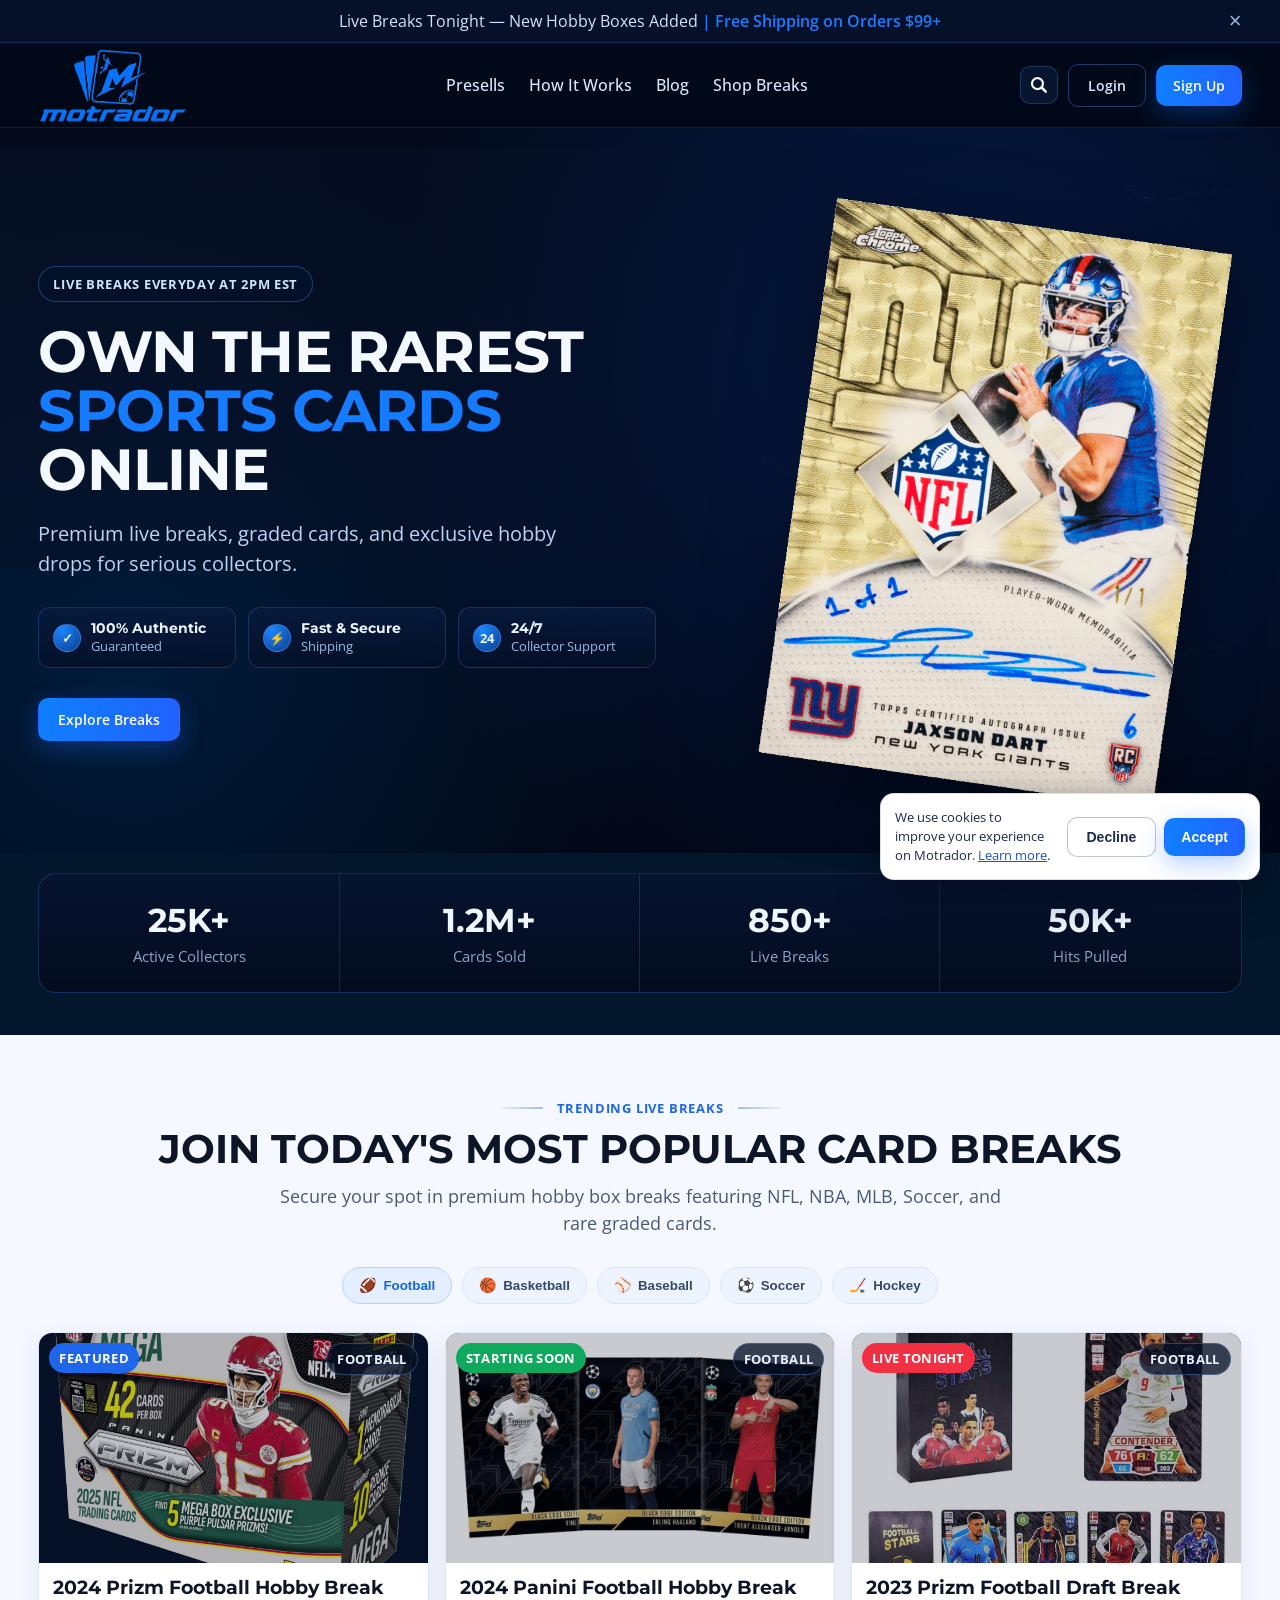
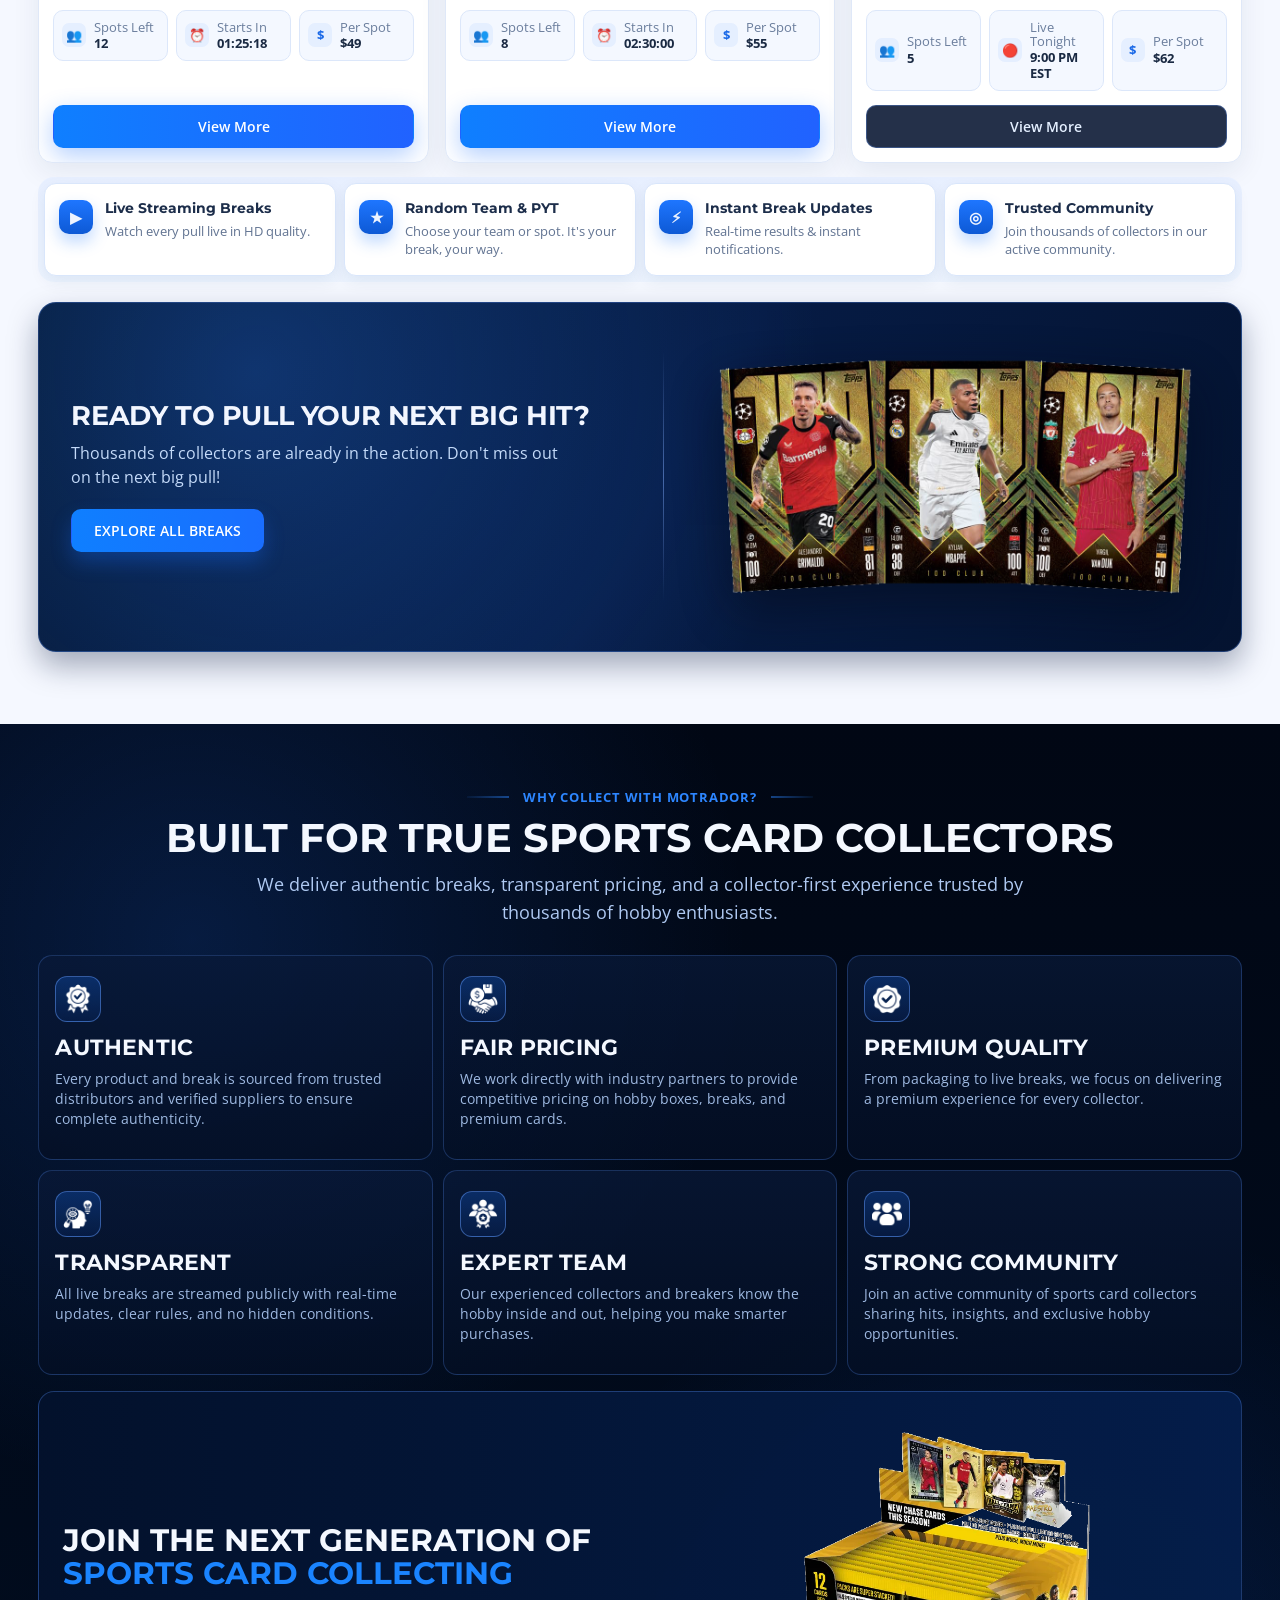
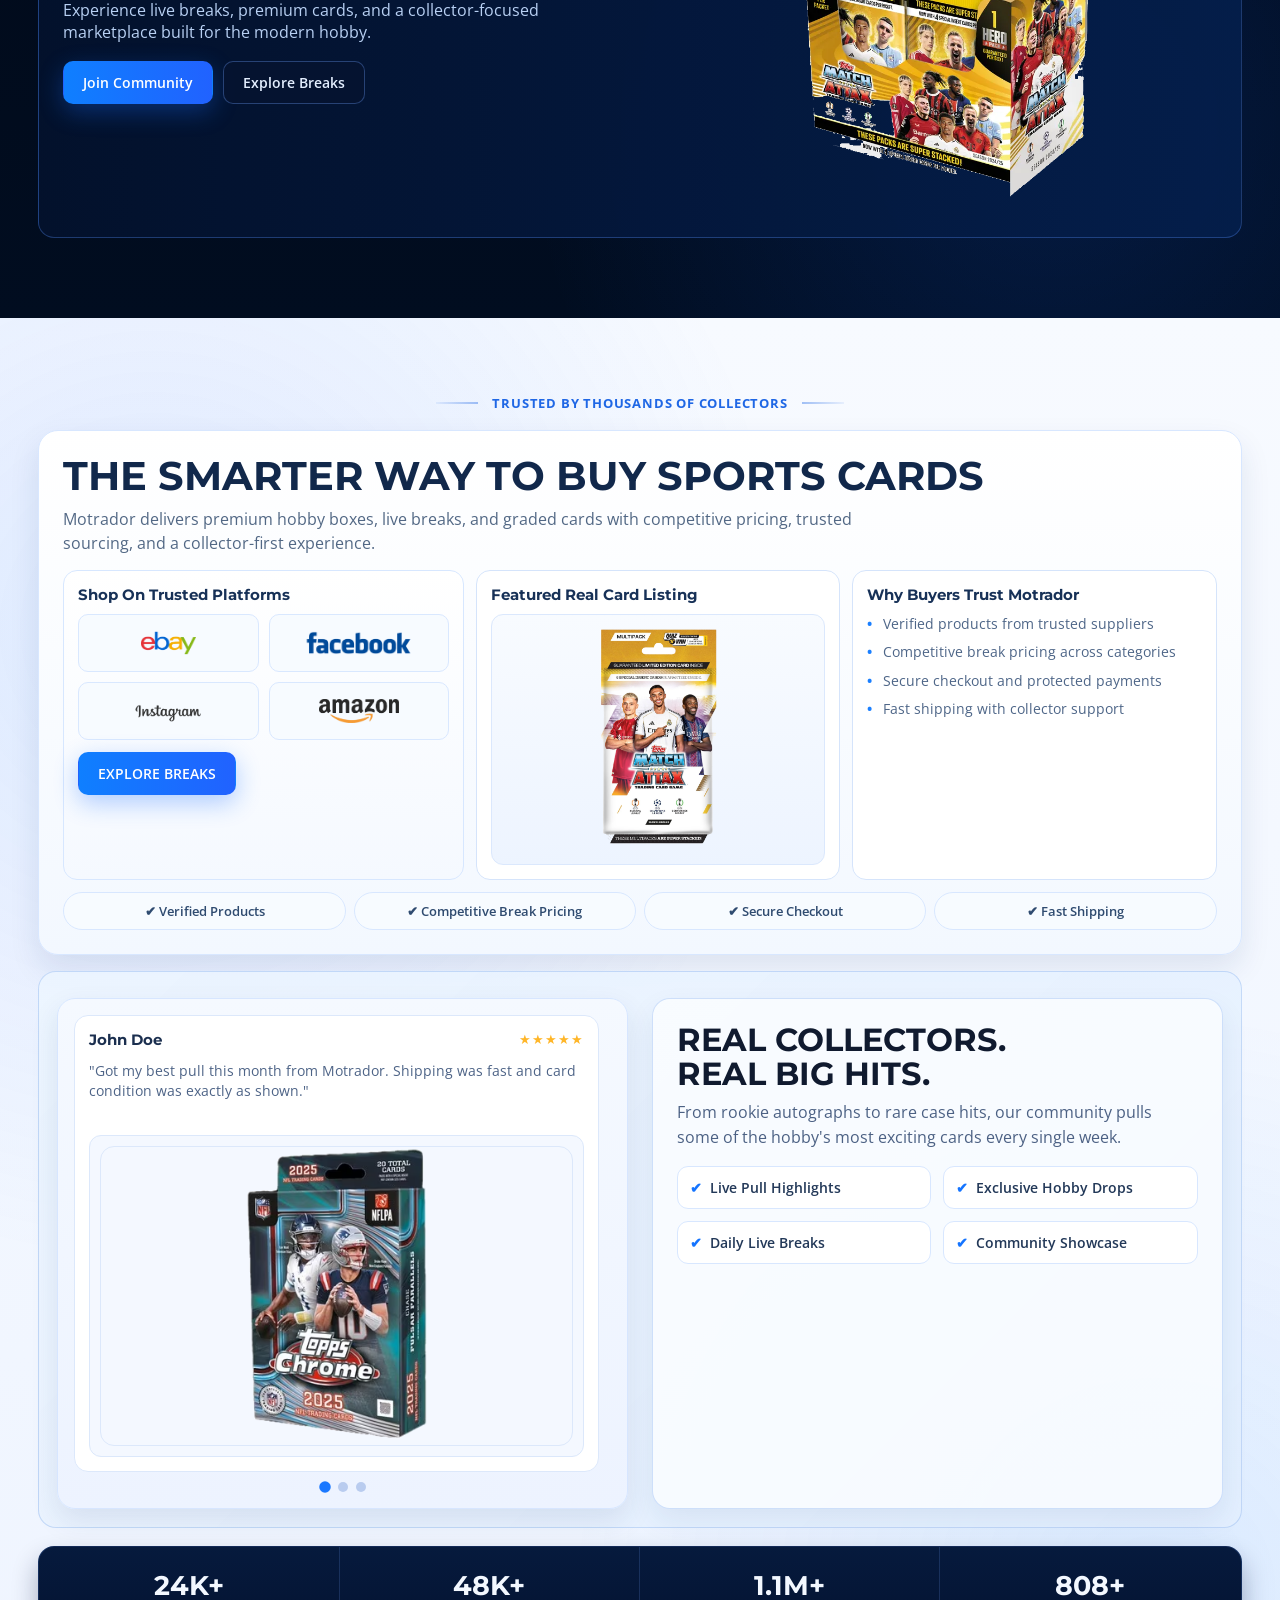
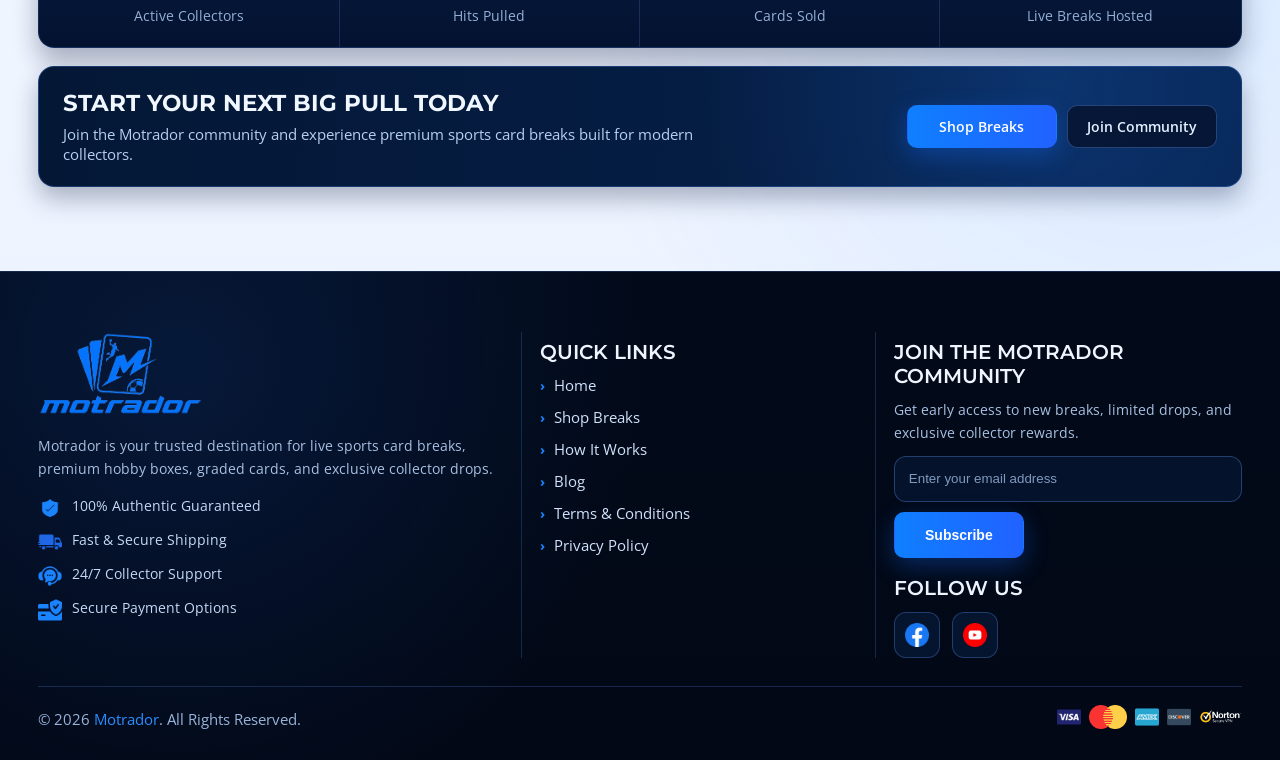
==== commit 02c37cd4: "3rd commit" ====
--- a/index.html
+++ b/index.html
@@ -992,7 +992,7 @@
         <div class="container">
             <div class="footer-grid">
                 <div class="footer-brand">
-                    <img src="./assets/images/logo.png" alt="Motrador logo">
+                    <a href="./index.html"><img src="./assets/images/logo.png" alt="Motrador logo"></a>
 
                     <p class="footer-desc">
                         Motrador is your trusted destination for live sports card breaks, premium hobby boxes, graded
--- a/assets/css/styles.css
+++ b/assets/css/styles.css
@@ -4967,4 +4967,7 @@
 span.why-icon img {
     max-width: 30px;
     height: auto;
+}
+.stats {
+    background: #03162b;
 }
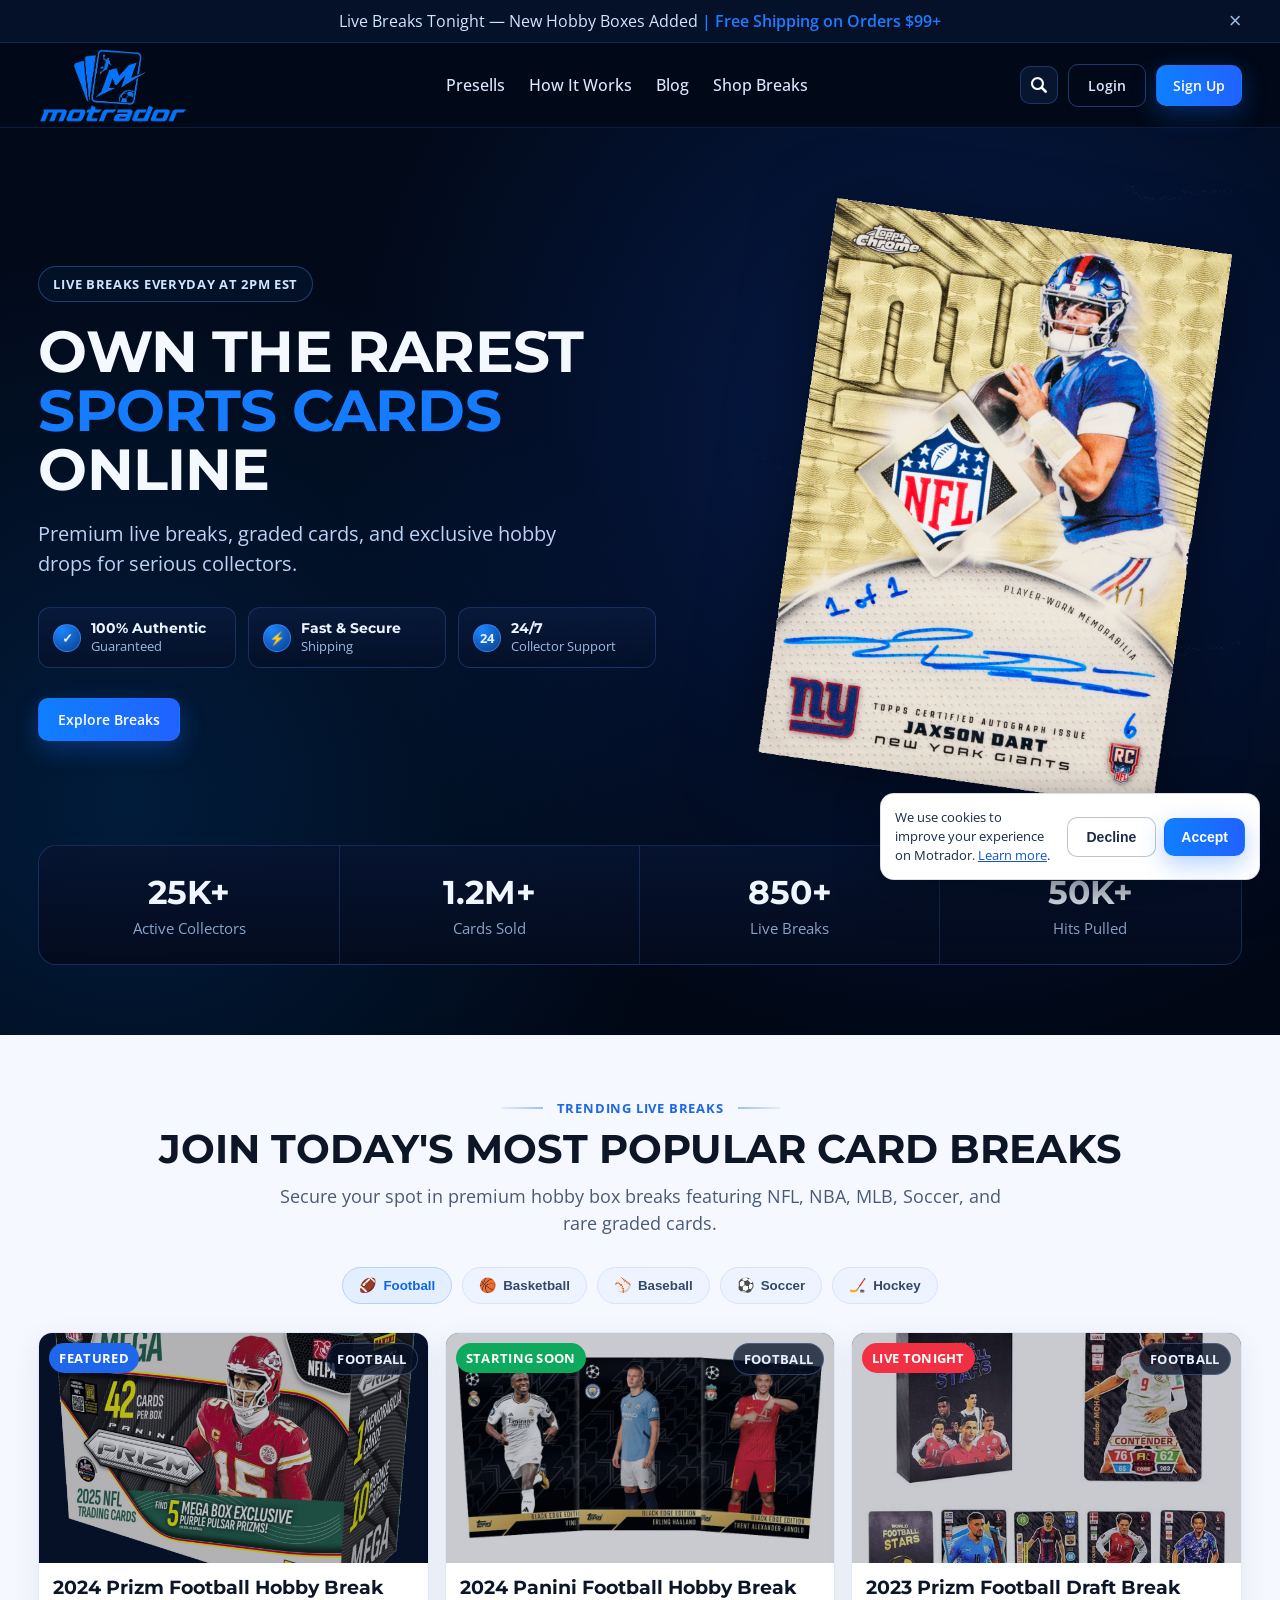
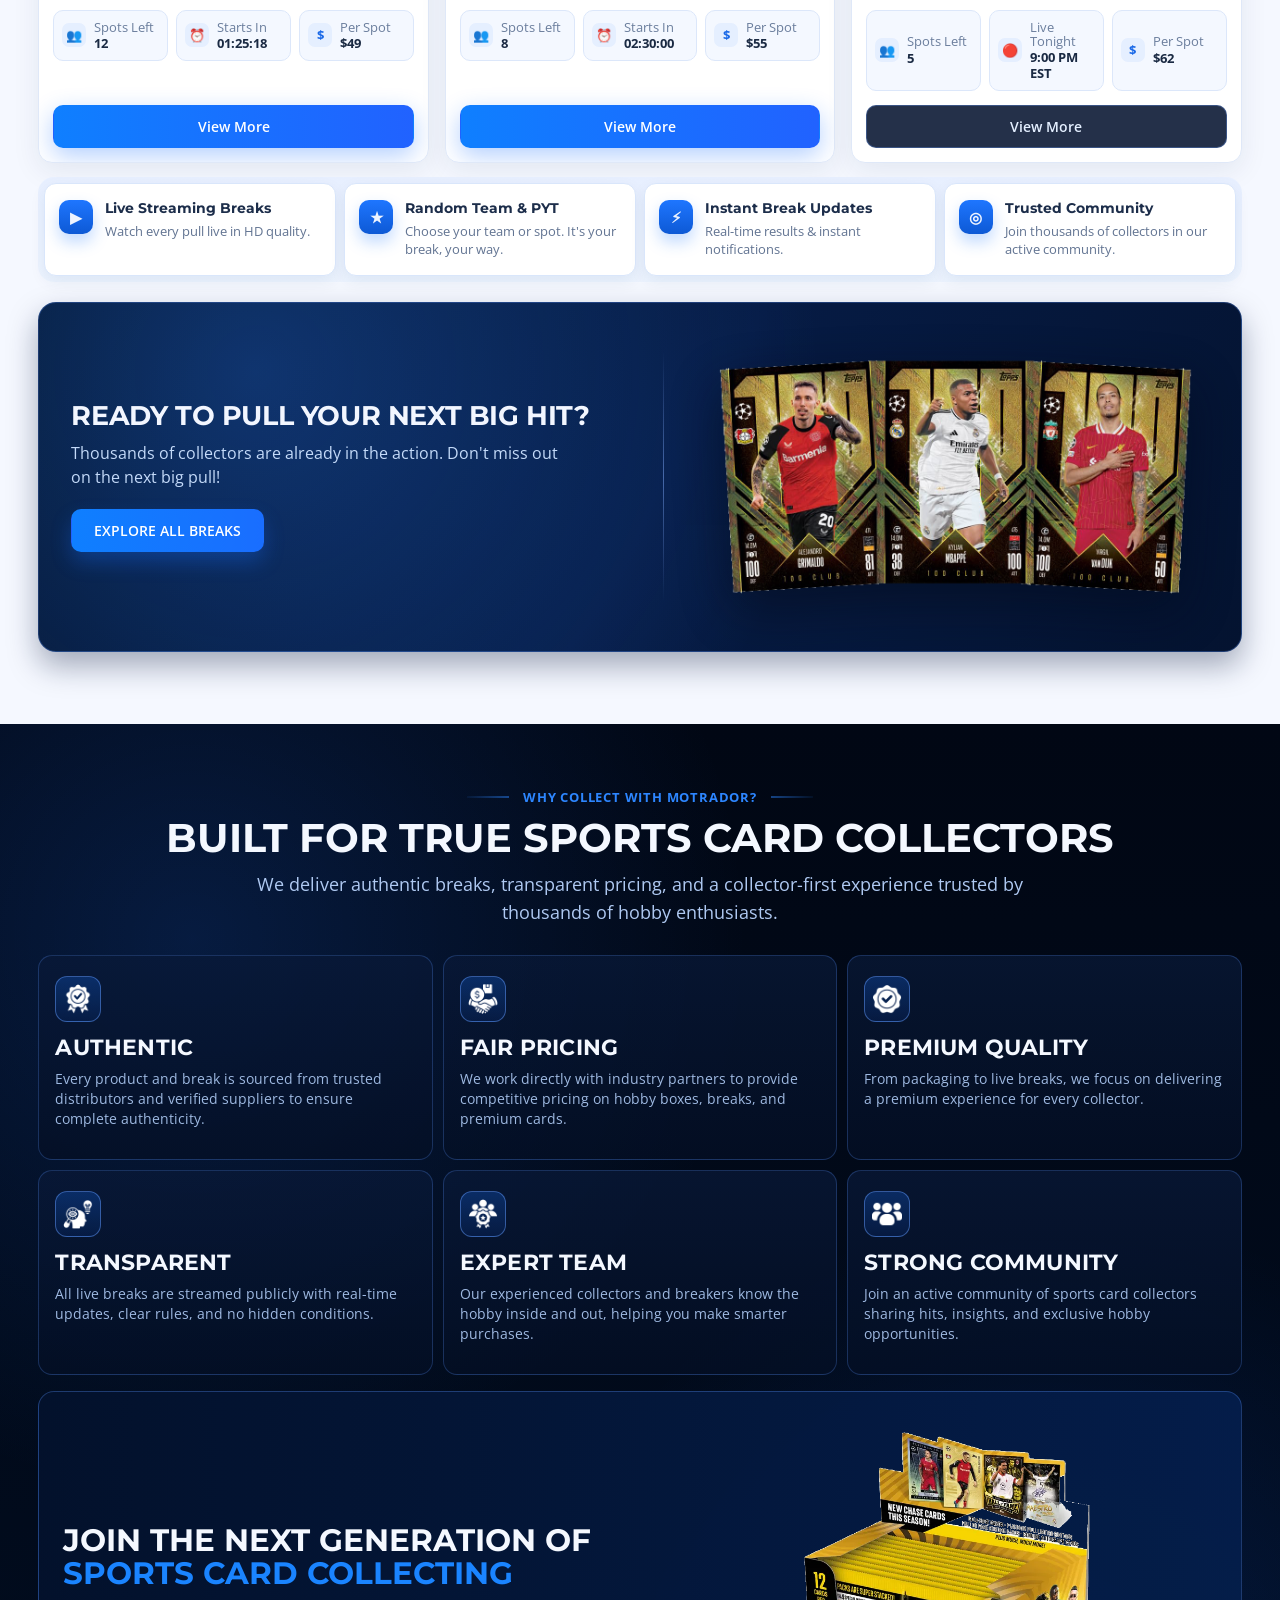
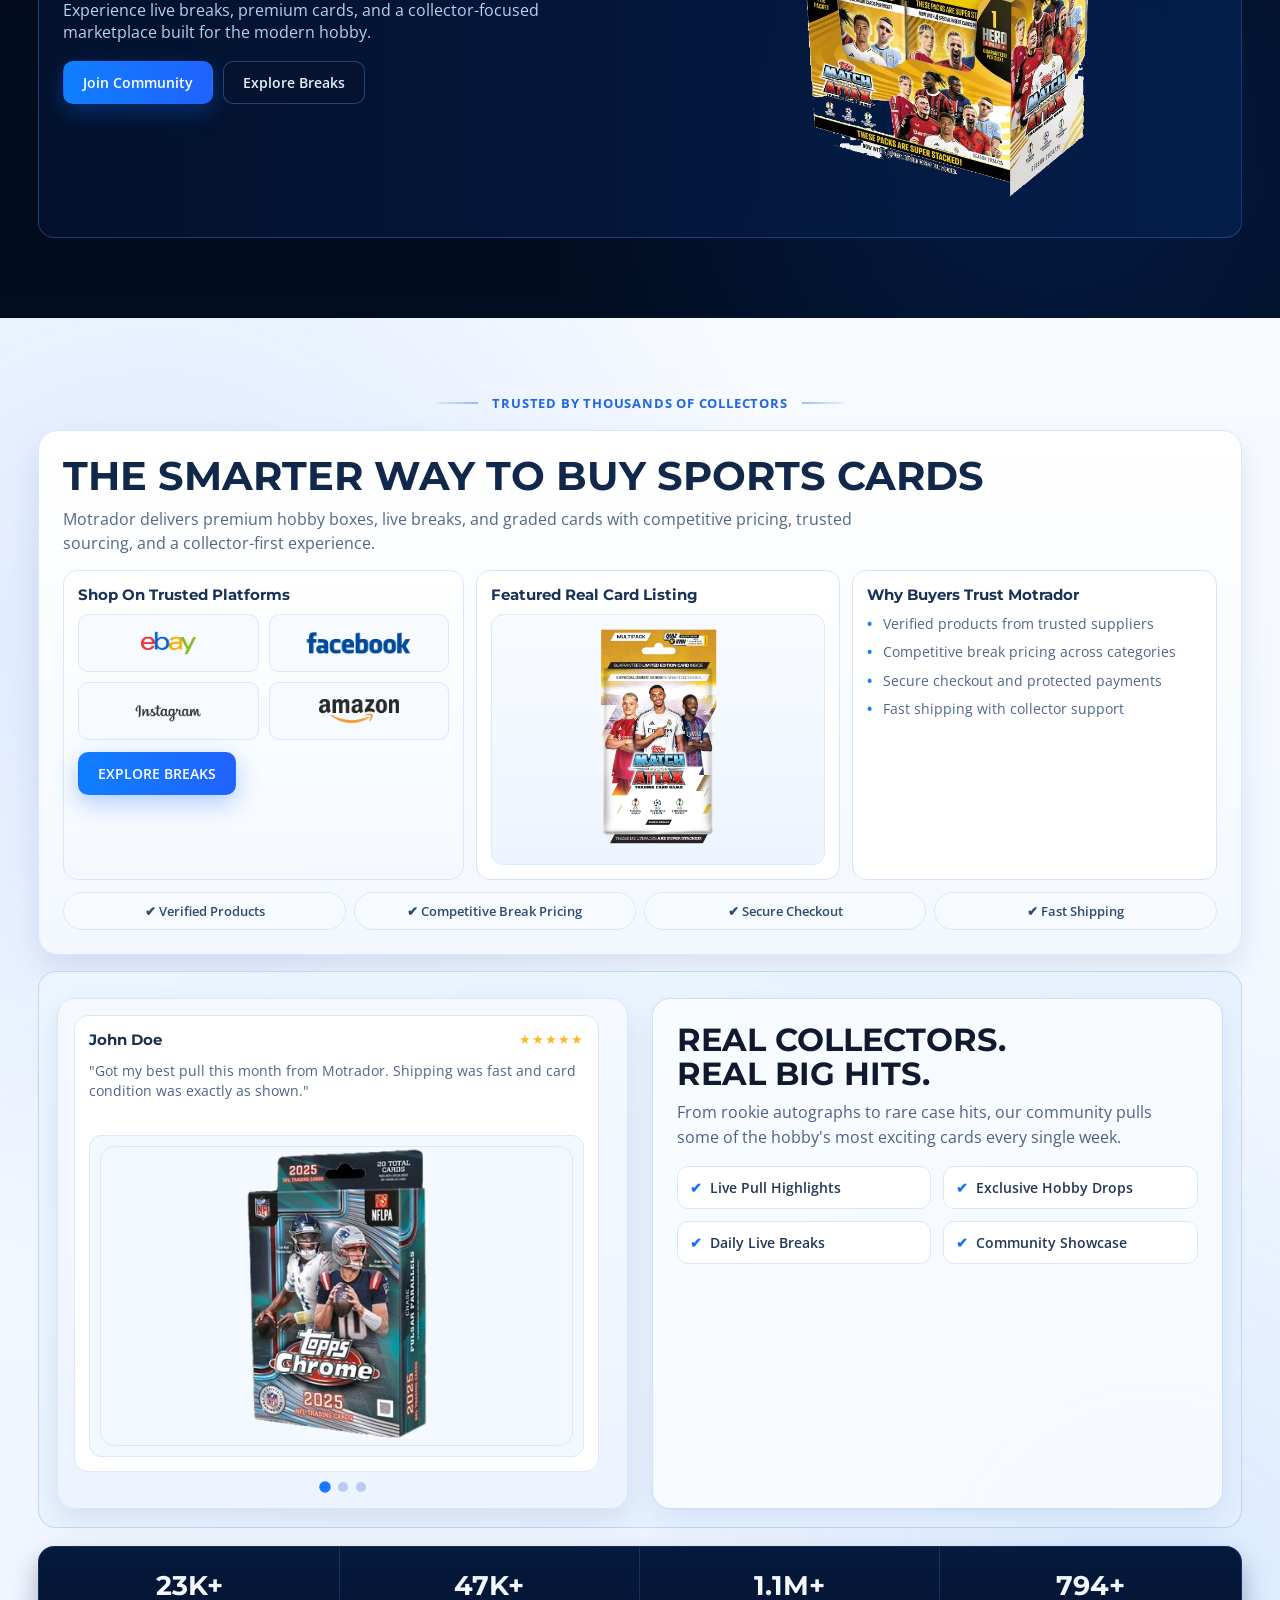
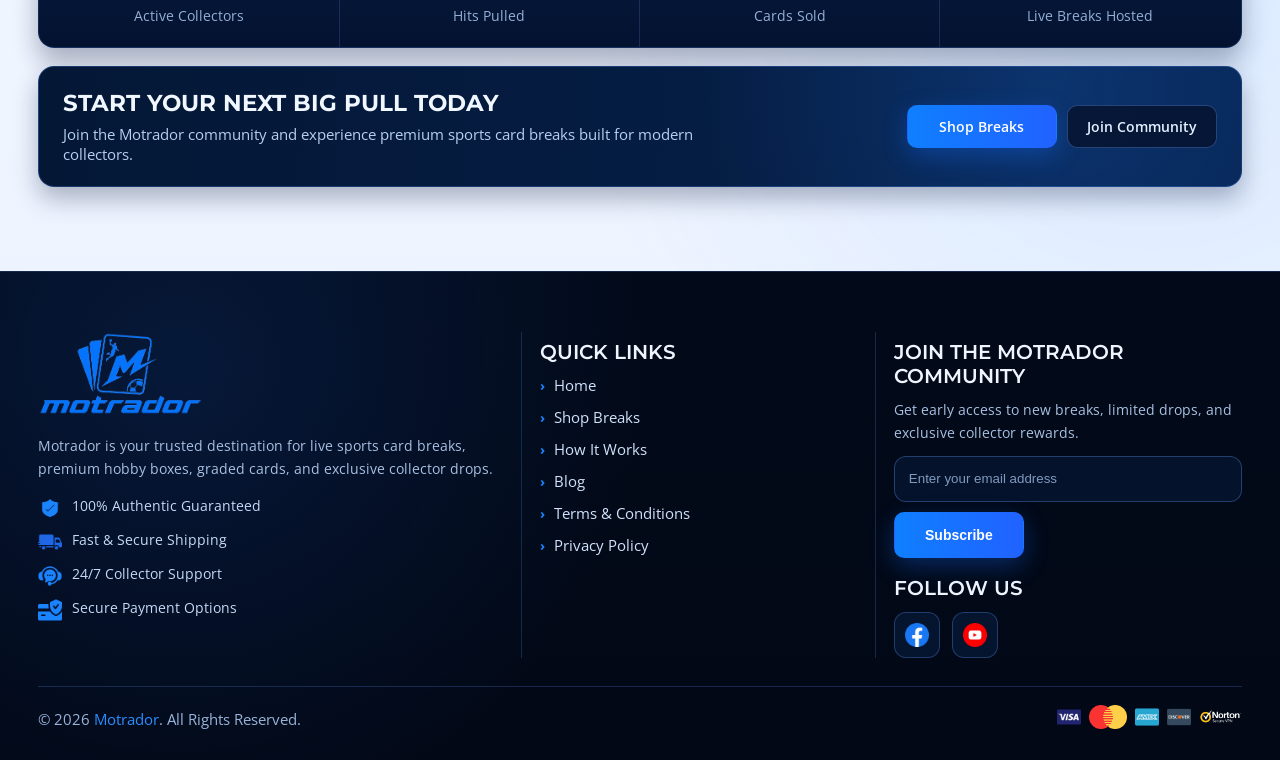
==== commit 9b6f7422: "3rd commit" ====
--- a/index.html
+++ b/index.html
@@ -134,13 +134,13 @@
                     <img src="./assets/images/prix-card-2.png" alt="Sports cards showcase banner">
                 </div>
             </div>
+
+            <div class="stats">
+                <div class="container stats-inner" id="statsContainer">
+
+                </div>
+            </div>
         </section>
-
-        <div class="stats">
-            <div class="container stats-inner" id="statsContainer">
-
-            </div>
-        </div>
 
         <section class="trending-breaks">
             <div class="container">
--- a/assets/css/styles.css
+++ b/assets/css/styles.css
@@ -724,14 +724,14 @@
         linear-gradient(180deg, #020a1a 0%, #010714 100%);
 }
 
-.hero::after {
+/* .hero::after {
     content: "";
     position: absolute;
     inset: 20px 0 auto;
     height: 420px;
     background: linear-gradient(90deg, rgba(7, 17, 40, 0.62), rgba(3, 9, 22, 0));
     pointer-events: none;
-}
+} */
 
 .hero-inner {
     position: relative;
@@ -844,7 +844,7 @@
     position: relative;
 }
 
-.hero-media::before {
+/* .hero-media::before {
     content: "";
     position: absolute;
     inset: 14% 10% auto;
@@ -852,7 +852,7 @@
     background: radial-gradient(circle, rgba(21, 112, 255, 0.2), transparent 68%);
     filter: blur(14px);
     z-index: -1;
-}
+} */
 
 .hero-media img {
     width: 100%;
@@ -3721,10 +3721,10 @@
     .footer-brand,
     .footer-links,
     .footer-newsletter {
-        border: 1px solid rgba(84, 138, 231, 0.2);
+        border: 1px solid rgba(84, 138, 231, 0.2) !important;
         border-radius: 14px;
         background: rgba(6, 20, 45, 0.55);
-        padding: 16px;
+        padding: 16px !important;
     }
 
     .footer-brand {
@@ -3931,14 +3931,39 @@
     height: 40px;
     border: 1px solid #cad9fb;
     border-radius: 10px;
-    background: #ffffff;
+    background-color: #fff;
     color: #183061;
     font-size: 12px;
     font-weight: 600;
-    padding: 0 12px;
+    padding: 0 40px 0 12px; /* space for custom arrow */
     outline: none;
     box-shadow: 0 4px 12px rgba(23, 62, 133, 0.08);
     transition: border-color 0.2s ease, box-shadow 0.2s ease;
+
+    /* Safari fix */
+    -webkit-appearance: none;
+    -moz-appearance: none;
+    appearance: none;
+
+    /* Prevent Safari zoom/text weirdness */
+    line-height: normal;
+}
+
+/* custom dropdown arrow */
+.shop-breaks-field {
+    position: relative;
+    display: inline-block;
+}
+
+.shop-breaks-field::after {
+    content: "▼";
+    position: absolute;
+    right: 12px;
+    top: 50%;
+    transform: translateY(-50%);
+    pointer-events: none;
+    font-size: 10px;
+    color: #183061;
 }
 
 .shop-breaks-field select:focus {
@@ -4969,5 +4994,5 @@
     height: auto;
 }
 .stats {
-    background: #03162b;
+    background: transparent;
 }
--- a/assets/css/responsive.css
+++ b/assets/css/responsive.css
@@ -2860,6 +2860,9 @@
     .shop-break-price {
         font-size: 19px;
     }
+    .cookie-banner-accept {
+    max-width: 50%;
+}
 }
 
 @media (max-width: 520px) {
@@ -3359,6 +3362,10 @@
     .blog-card-cta {
         font-size: 13px;
     }
+    .trusted-media.cards {
+        
+        overflow: hidden;
+    }
 }
 
 @media (max-width: 520px) {
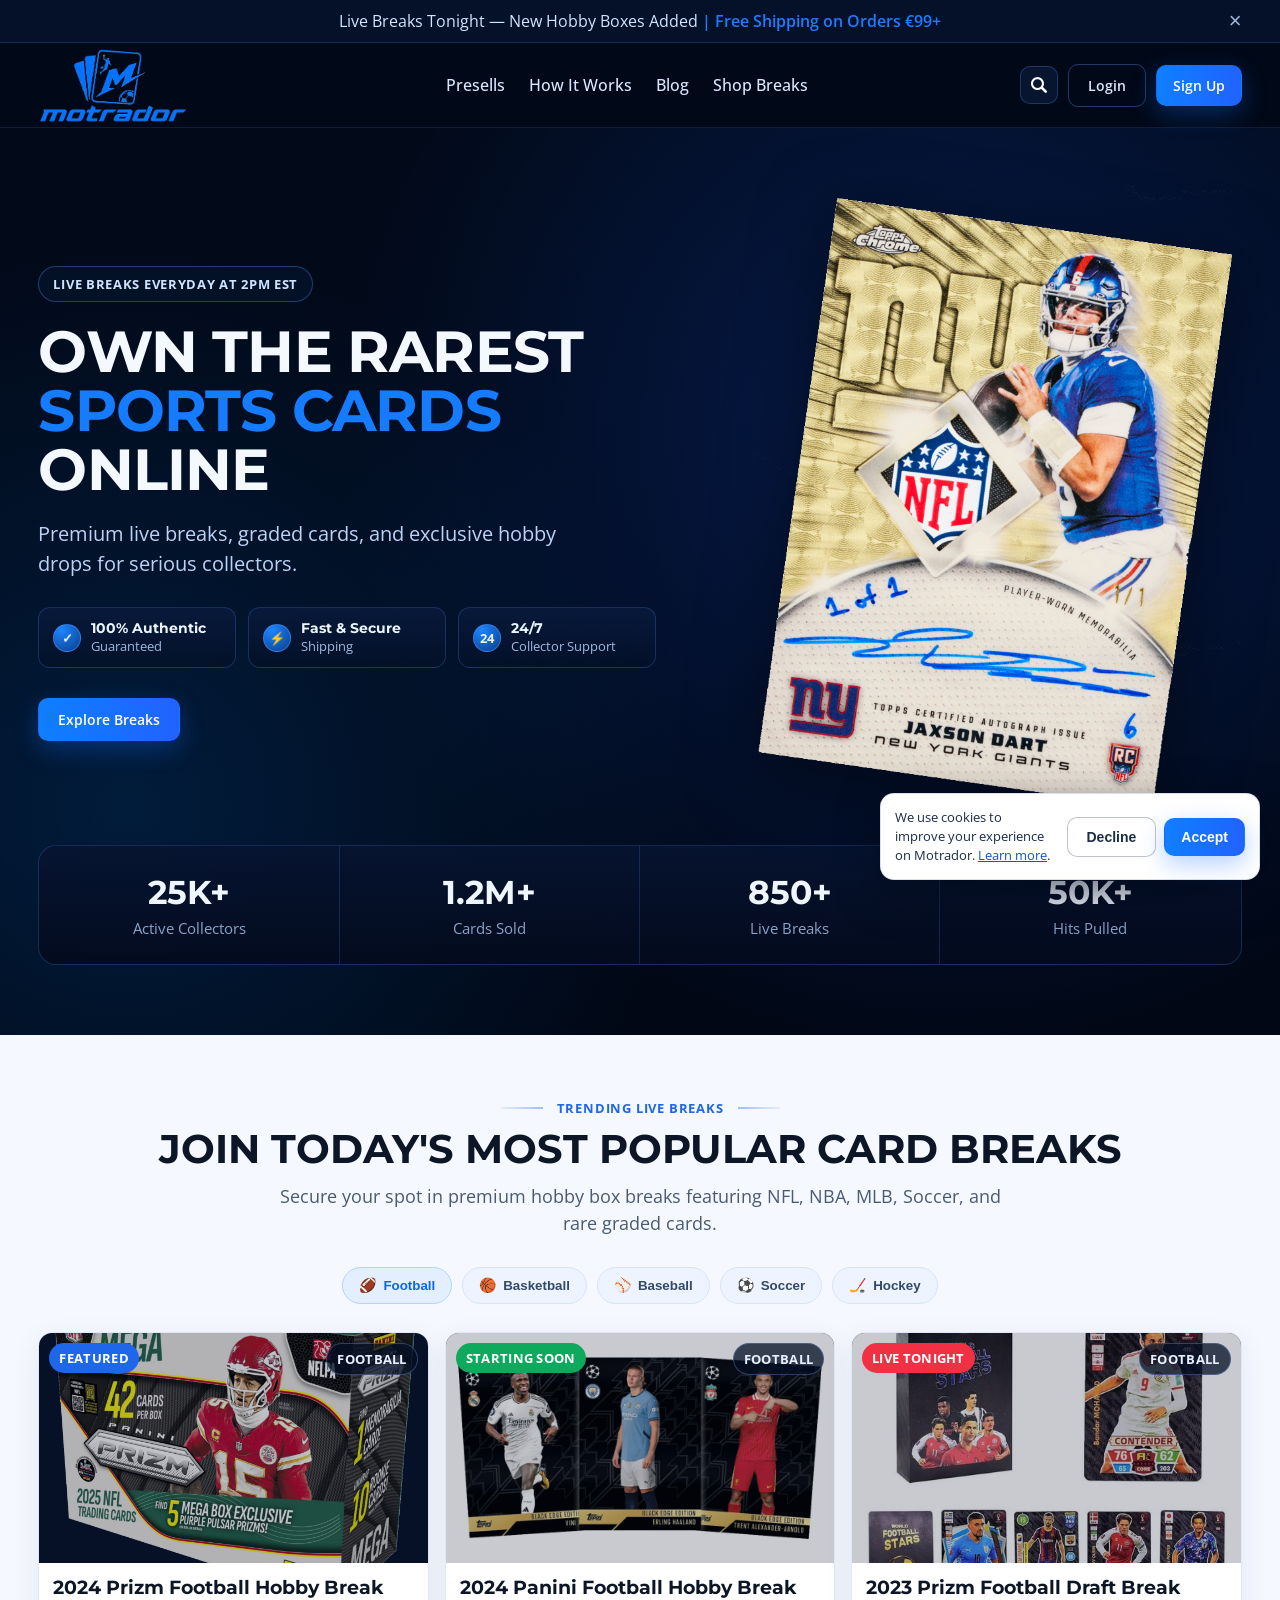
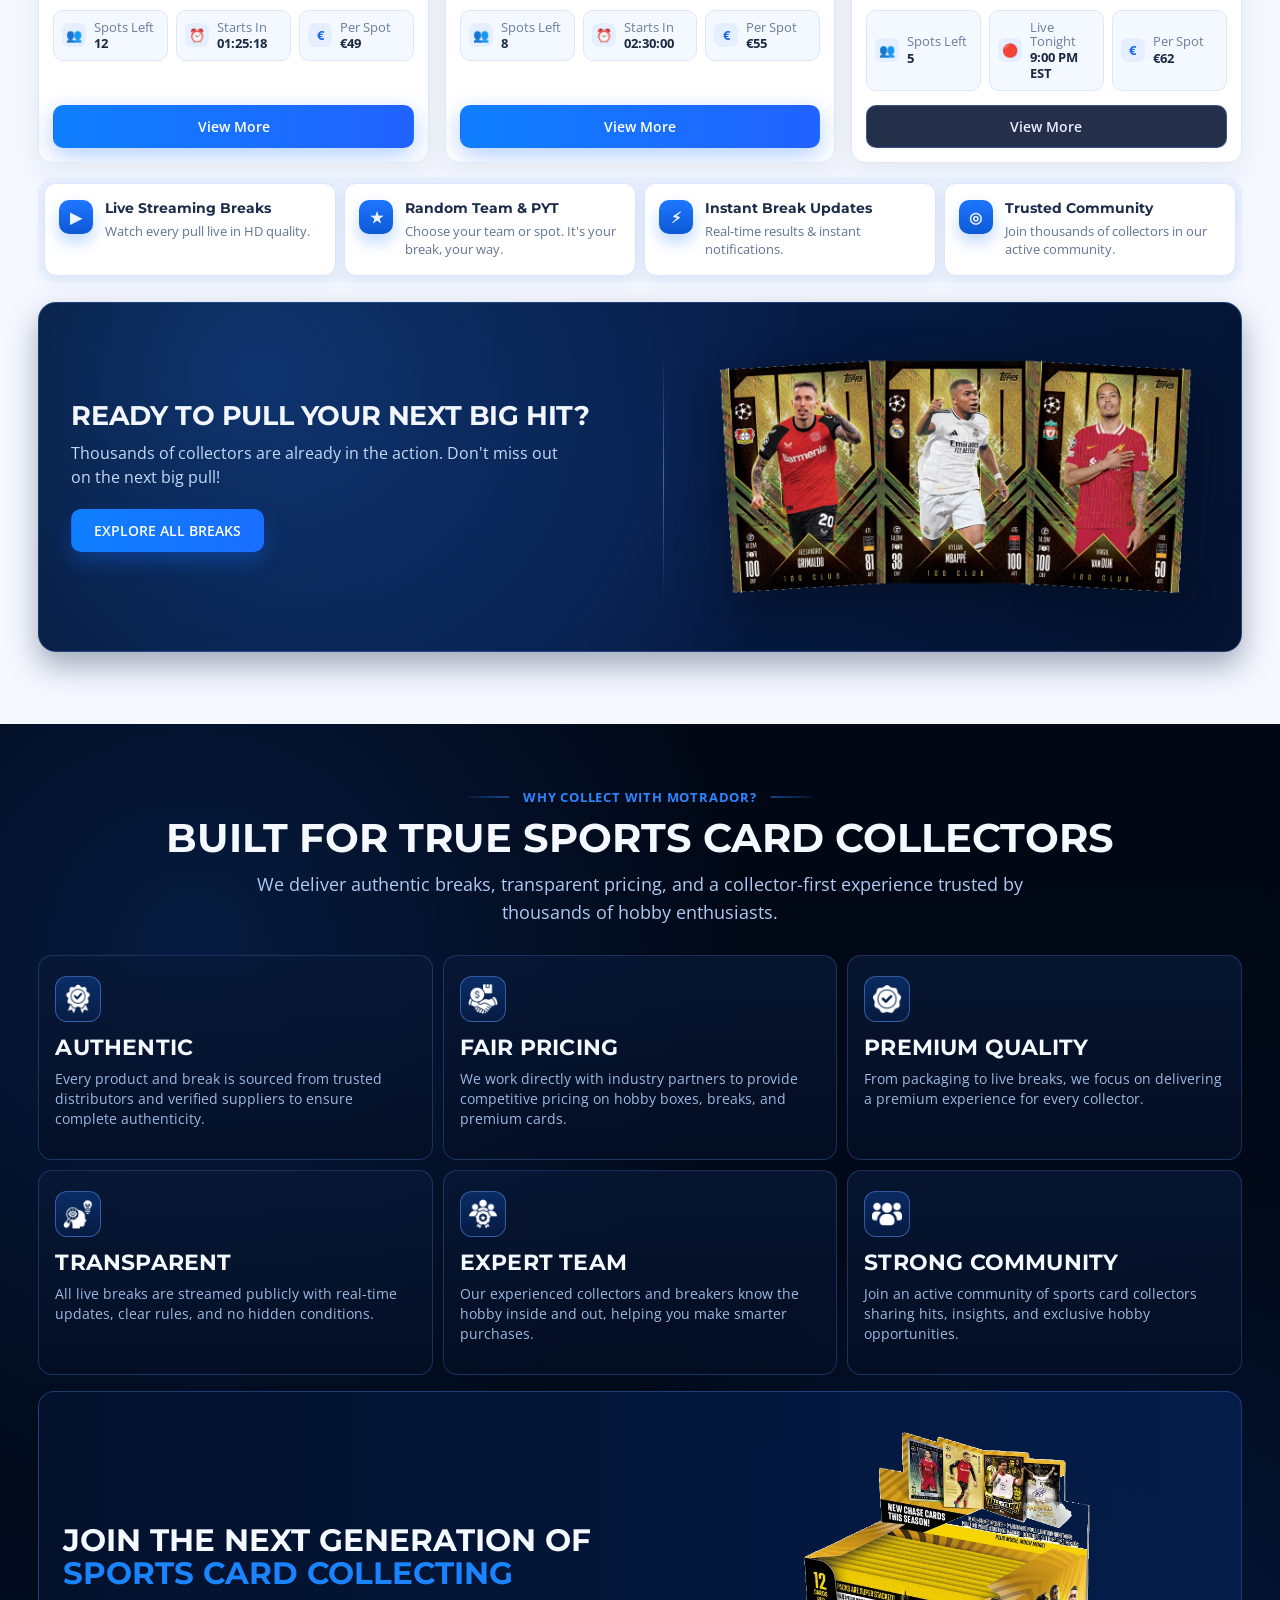
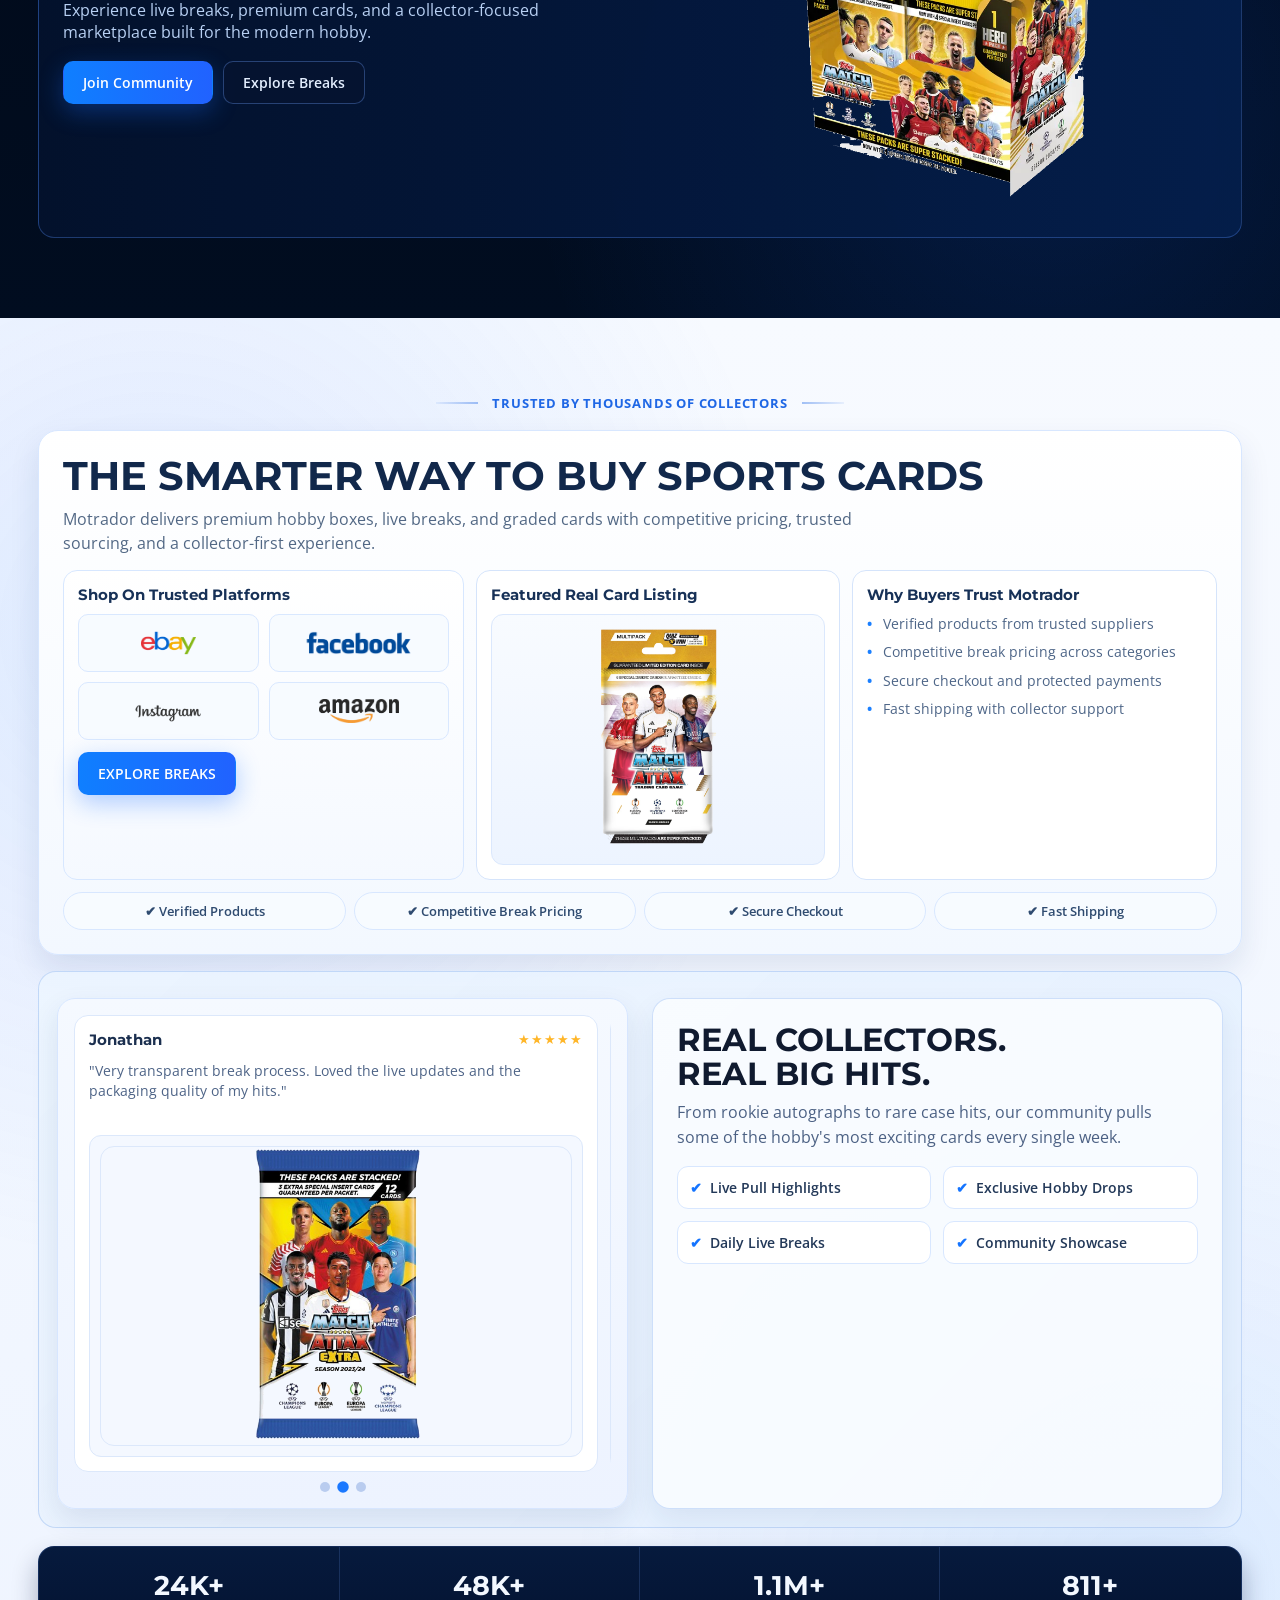
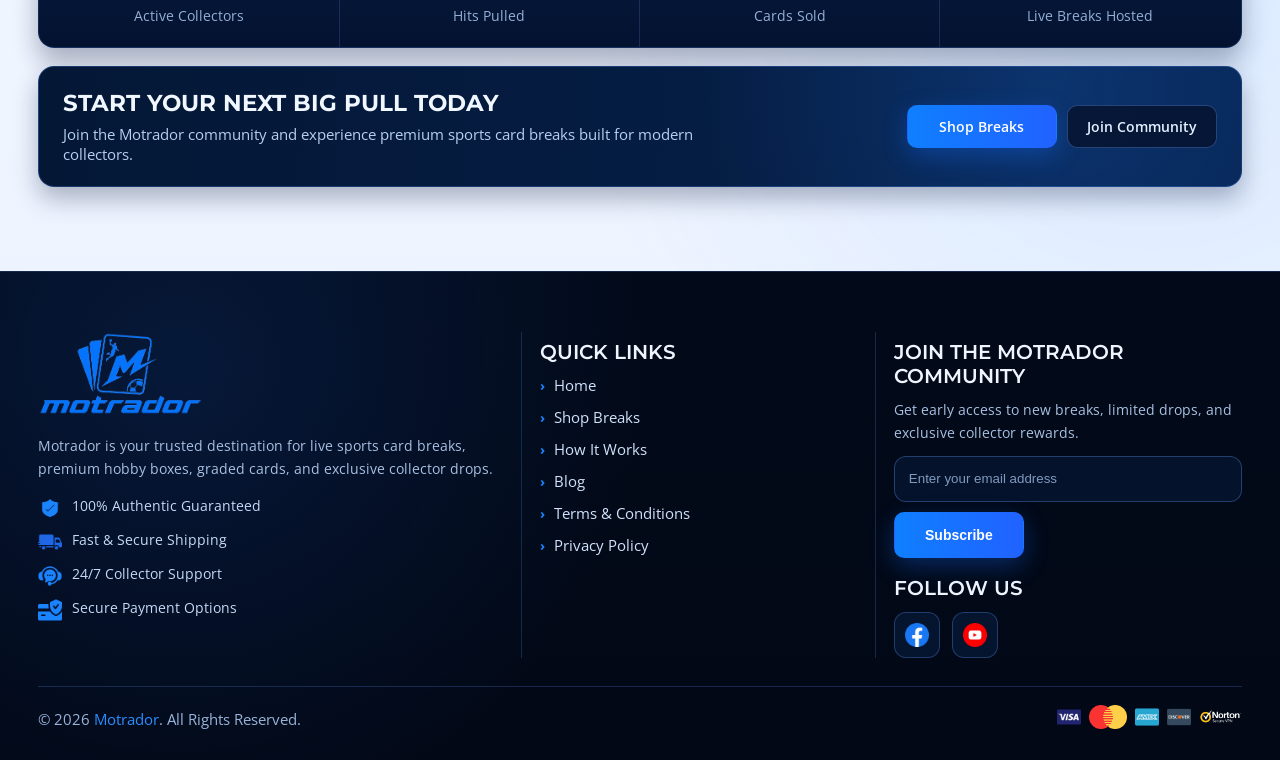
==== commit f2ec9cf4: "changes" ====
--- a/index.html
+++ b/index.html
@@ -24,7 +24,7 @@
         <div class="container topbar-inner">
             <p>
                 Live Breaks Tonight — New Hobby Boxes Added
-                <span>| Free Shipping on Orders $99+</span>
+                <span>| Free Shipping on Orders €99+</span>
             </p>
             <button class="topbar-close" aria-label="Close top announcement">&times;</button>
         </div>
@@ -191,10 +191,10 @@
                                     </div>
                                 </div>
                                 <div class="meta-item">
-                                    <span class="meta-icon">$</span>
-                                    <div class="meta-text">
-                                        <small>Per Spot</small>
-                                        <strong>$49</strong>
+                                    <span class="meta-icon">€</span>
+                                    <div class="meta-text">
+                                        <small>Per Spot</small>
+                                        <strong>€49</strong>
                                     </div>
                                 </div>
                             </div>
@@ -226,10 +226,10 @@
                                     </div>
                                 </div>
                                 <div class="meta-item">
-                                    <span class="meta-icon">$</span>
-                                    <div class="meta-text">
-                                        <small>Per Spot</small>
-                                        <strong>$55</strong>
+                                    <span class="meta-icon">€</span>
+                                    <div class="meta-text">
+                                        <small>Per Spot</small>
+                                        <strong>€55</strong>
                                     </div>
                                 </div>
                             </div>
@@ -261,10 +261,10 @@
                                     </div>
                                 </div>
                                 <div class="meta-item">
-                                    <span class="meta-icon">$</span>
-                                    <div class="meta-text">
-                                        <small>Per Spot</small>
-                                        <strong>$62</strong>
+                                    <span class="meta-icon">€</span>
+                                    <div class="meta-text">
+                                        <small>Per Spot</small>
+                                        <strong>€62</strong>
                                     </div>
                                 </div>
                             </div>
@@ -296,10 +296,10 @@
                                     </div>
                                 </div>
                                 <div class="meta-item">
-                                    <span class="meta-icon">$</span>
-                                    <div class="meta-text">
-                                        <small>Per Spot</small>
-                                        <strong>$39</strong>
+                                    <span class="meta-icon">€</span>
+                                    <div class="meta-text">
+                                        <small>Per Spot</small>
+                                        <strong>€39</strong>
                                     </div>
                                 </div>
                             </div>
@@ -331,10 +331,10 @@
                                     </div>
                                 </div>
                                 <div class="meta-item">
-                                    <span class="meta-icon">$</span>
-                                    <div class="meta-text">
-                                        <small>Per Spot</small>
-                                        <strong>$45</strong>
+                                    <span class="meta-icon">€</span>
+                                    <div class="meta-text">
+                                        <small>Per Spot</small>
+                                        <strong>€45</strong>
                                     </div>
                                 </div>
                             </div>
@@ -366,10 +366,10 @@
                                     </div>
                                 </div>
                                 <div class="meta-item">
-                                    <span class="meta-icon">$</span>
-                                    <div class="meta-text">
-                                        <small>Per Spot</small>
-                                        <strong>$42</strong>
+                                    <span class="meta-icon">€</span>
+                                    <div class="meta-text">
+                                        <small>Per Spot</small>
+                                        <strong>€42</strong>
                                     </div>
                                 </div>
                             </div>
@@ -401,10 +401,10 @@
                                     </div>
                                 </div>
                                 <div class="meta-item">
-                                    <span class="meta-icon">$</span>
-                                    <div class="meta-text">
-                                        <small>Per Spot</small>
-                                        <strong>$29</strong>
+                                    <span class="meta-icon">€</span>
+                                    <div class="meta-text">
+                                        <small>Per Spot</small>
+                                        <strong>€29</strong>
                                     </div>
                                 </div>
                             </div>
@@ -436,10 +436,10 @@
                                     </div>
                                 </div>
                                 <div class="meta-item">
-                                    <span class="meta-icon">$</span>
-                                    <div class="meta-text">
-                                        <small>Per Spot</small>
-                                        <strong>$32</strong>
+                                    <span class="meta-icon">€</span>
+                                    <div class="meta-text">
+                                        <small>Per Spot</small>
+                                        <strong>€32</strong>
                                     </div>
                                 </div>
                             </div>
@@ -471,10 +471,10 @@
                                     </div>
                                 </div>
                                 <div class="meta-item">
-                                    <span class="meta-icon">$</span>
-                                    <div class="meta-text">
-                                        <small>Per Spot</small>
-                                        <strong>$35</strong>
+                                    <span class="meta-icon">€</span>
+                                    <div class="meta-text">
+                                        <small>Per Spot</small>
+                                        <strong>€35</strong>
                                     </div>
                                 </div>
                             </div>
@@ -506,10 +506,10 @@
                                     </div>
                                 </div>
                                 <div class="meta-item">
-                                    <span class="meta-icon">$</span>
-                                    <div class="meta-text">
-                                        <small>Per Spot</small>
-                                        <strong>$44</strong>
+                                    <span class="meta-icon">€</span>
+                                    <div class="meta-text">
+                                        <small>Per Spot</small>
+                                        <strong>€44</strong>
                                     </div>
                                 </div>
                             </div>
@@ -541,10 +541,10 @@
                                     </div>
                                 </div>
                                 <div class="meta-item">
-                                    <span class="meta-icon">$</span>
-                                    <div class="meta-text">
-                                        <small>Per Spot</small>
-                                        <strong>$38</strong>
+                                    <span class="meta-icon">€</span>
+                                    <div class="meta-text">
+                                        <small>Per Spot</small>
+                                        <strong>€38</strong>
                                     </div>
                                 </div>
                             </div>
@@ -576,10 +576,10 @@
                                     </div>
                                 </div>
                                 <div class="meta-item">
-                                    <span class="meta-icon">$</span>
-                                    <div class="meta-text">
-                                        <small>Per Spot</small>
-                                        <strong>$48</strong>
+                                    <span class="meta-icon">€</span>
+                                    <div class="meta-text">
+                                        <small>Per Spot</small>
+                                        <strong>€48</strong>
                                     </div>
                                 </div>
                             </div>
@@ -611,10 +611,10 @@
                                     </div>
                                 </div>
                                 <div class="meta-item">
-                                    <span class="meta-icon">$</span>
-                                    <div class="meta-text">
-                                        <small>Per Spot</small>
-                                        <strong>$52</strong>
+                                    <span class="meta-icon">€</span>
+                                    <div class="meta-text">
+                                        <small>Per Spot</small>
+                                        <strong>€52</strong>
                                     </div>
                                 </div>
                             </div>
@@ -646,10 +646,10 @@
                                     </div>
                                 </div>
                                 <div class="meta-item">
-                                    <span class="meta-icon">$</span>
-                                    <div class="meta-text">
-                                        <small>Per Spot</small>
-                                        <strong>$58</strong>
+                                    <span class="meta-icon">€</span>
+                                    <div class="meta-text">
+                                        <small>Per Spot</small>
+                                        <strong>€58</strong>
                                     </div>
                                 </div>
                             </div>
@@ -681,10 +681,10 @@
                                     </div>
                                 </div>
                                 <div class="meta-item">
-                                    <span class="meta-icon">$</span>
-                                    <div class="meta-text">
-                                        <small>Per Spot</small>
-                                        <strong>$65</strong>
+                                    <span class="meta-icon">€</span>
+                                    <div class="meta-text">
+                                        <small>Per Spot</small>
+                                        <strong>€65</strong>
                                     </div>
                                 </div>
                             </div>
@@ -716,10 +716,10 @@
                                     </div>
                                 </div>
                                 <div class="meta-item">
-                                    <span class="meta-icon">$</span>
-                                    <div class="meta-text">
-                                        <small>Per Spot</small>
-                                        <strong>$59</strong>
+                                    <span class="meta-icon">€</span>
+                                    <div class="meta-text">
+                                        <small>Per Spot</small>
+                                        <strong>€59</strong>
                                     </div>
                                 </div>
                             </div>
